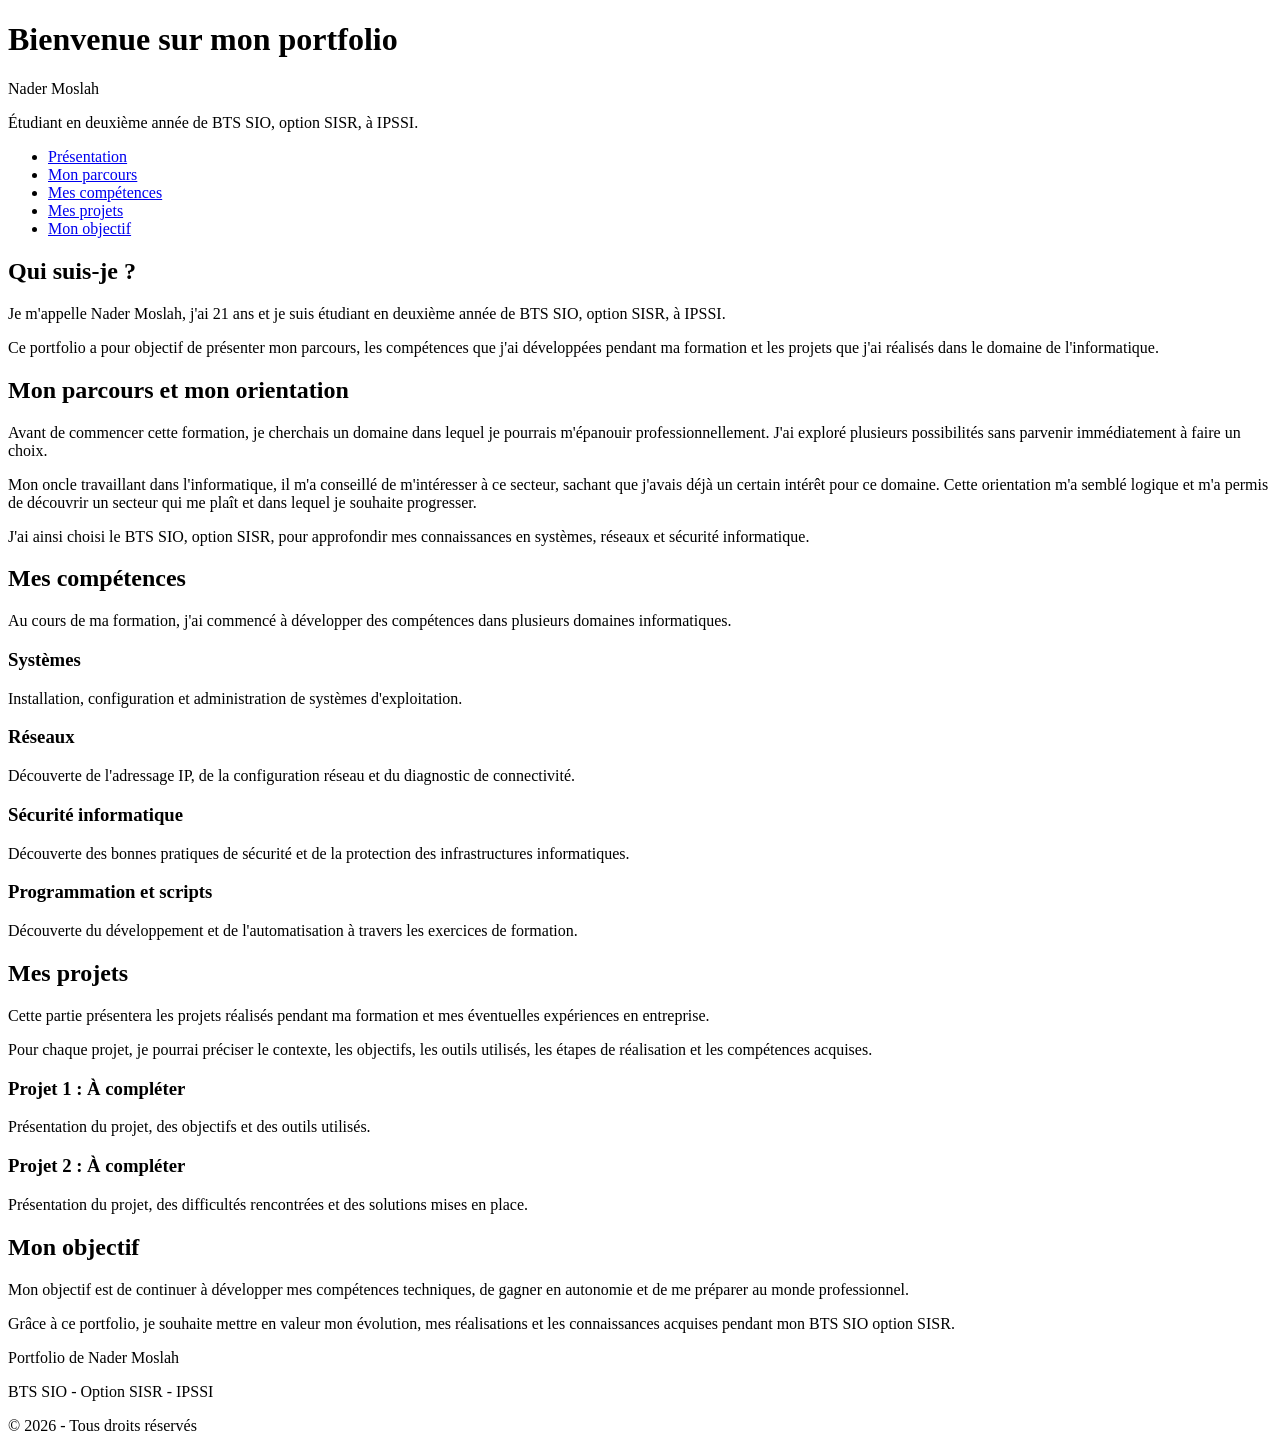
==== index.html @ b23d42f9 "Add files via upload" ====
<!DOCTYPE html>
<html lang="fr">
<head>
    <meta charset="UTF-8">
    <meta name="viewport" content="width=device-width, initial-scale=1.0">
    <meta name="description" content="Portfolio de Nader Moslah, étudiant en BTS SIO option SISR à IPSSI.">
    <title>Portfolio - Nader Moslah</title>
</head>

<body>

    <header>
        <h1>Bienvenue sur mon portfolio</h1>
        <p>Nader Moslah</p>
        <p>Étudiant en deuxième année de BTS SIO, option SISR, à IPSSI.</p>

        <nav aria-label="Navigation principale">
            <ul>
                <li><a href="#presentation">Présentation</a></li>
                <li><a href="#parcours">Mon parcours</a></li>
                <li><a href="#competences">Mes compétences</a></li>
                <li><a href="#projets">Mes projets</a></li>
                <li><a href="#objectif">Mon objectif</a></li>
            </ul>
        </nav>
    </header>

    <main>

        <section id="presentation">
            <h2>Qui suis-je ?</h2>

            <p>
                Je m'appelle Nader Moslah, j'ai 21 ans et je suis étudiant
                en deuxième année de BTS SIO, option SISR, à IPSSI.
            </p>

            <p>
                Ce portfolio a pour objectif de présenter mon parcours,
                les compétences que j'ai développées pendant ma formation
                et les projets que j'ai réalisés dans le domaine de l'informatique.
            </p>
        </section>

        <section id="parcours">
            <h2>Mon parcours et mon orientation</h2>

            <p>
                Avant de commencer cette formation, je cherchais un domaine
                dans lequel je pourrais m'épanouir professionnellement.
                J'ai exploré plusieurs possibilités sans parvenir immédiatement
                à faire un choix.
            </p>

            <p>
                Mon oncle travaillant dans l'informatique, il m'a conseillé
                de m'intéresser à ce secteur, sachant que j'avais déjà un
                certain intérêt pour ce domaine. Cette orientation m'a semblé
                logique et m'a permis de découvrir un secteur qui me plaît
                et dans lequel je souhaite progresser.
            </p>

            <p>
                J'ai ainsi choisi le BTS SIO, option SISR, pour approfondir
                mes connaissances en systèmes, réseaux et sécurité informatique.
            </p>
        </section>

        <section id="competences">
            <h2>Mes compétences</h2>

            <p>
                Au cours de ma formation, j'ai commencé à développer
                des compétences dans plusieurs domaines informatiques.
            </p>

            <h3>Systèmes</h3>
            <p>
                Installation, configuration et administration
                de systèmes d'exploitation.
            </p>

            <h3>Réseaux</h3>
            <p>
                Découverte de l'adressage IP, de la configuration réseau
                et du diagnostic de connectivité.
            </p>

            <h3>Sécurité informatique</h3>
            <p>
                Découverte des bonnes pratiques de sécurité et de la
                protection des infrastructures informatiques.
            </p>

            <h3>Programmation et scripts</h3>
            <p>
                Découverte du développement et de l'automatisation
                à travers les exercices de formation.
            </p>
        </section>

        <section id="projets">
            <h2>Mes projets</h2>

            <p>
                Cette partie présentera les projets réalisés pendant
                ma formation et mes éventuelles expériences en entreprise.
            </p>

            <p>
                Pour chaque projet, je pourrai préciser le contexte,
                les objectifs, les outils utilisés, les étapes de réalisation
                et les compétences acquises.
            </p>

            <h3>Projet 1 : À compléter</h3>
            <p>
                Présentation du projet, des objectifs et des outils utilisés.
            </p>

            <h3>Projet 2 : À compléter</h3>
            <p>
                Présentation du projet, des difficultés rencontrées
                et des solutions mises en place.
            </p>
        </section>

        <section id="objectif">
            <h2>Mon objectif</h2>

            <p>
                Mon objectif est de continuer à développer mes compétences
                techniques, de gagner en autonomie et de me préparer
                au monde professionnel.
            </p>

            <p>
                Grâce à ce portfolio, je souhaite mettre en valeur mon
                évolution, mes réalisations et les connaissances acquises
                pendant mon BTS SIO option SISR.
            </p>
        </section>

    </main>

    <footer>
        <p>Portfolio de Nader Moslah</p>
        <p>BTS SIO - Option SISR - IPSSI</p>
        <p>&copy; 2026 - Tous droits réservés</p>
    </footer>

</body>
</html>
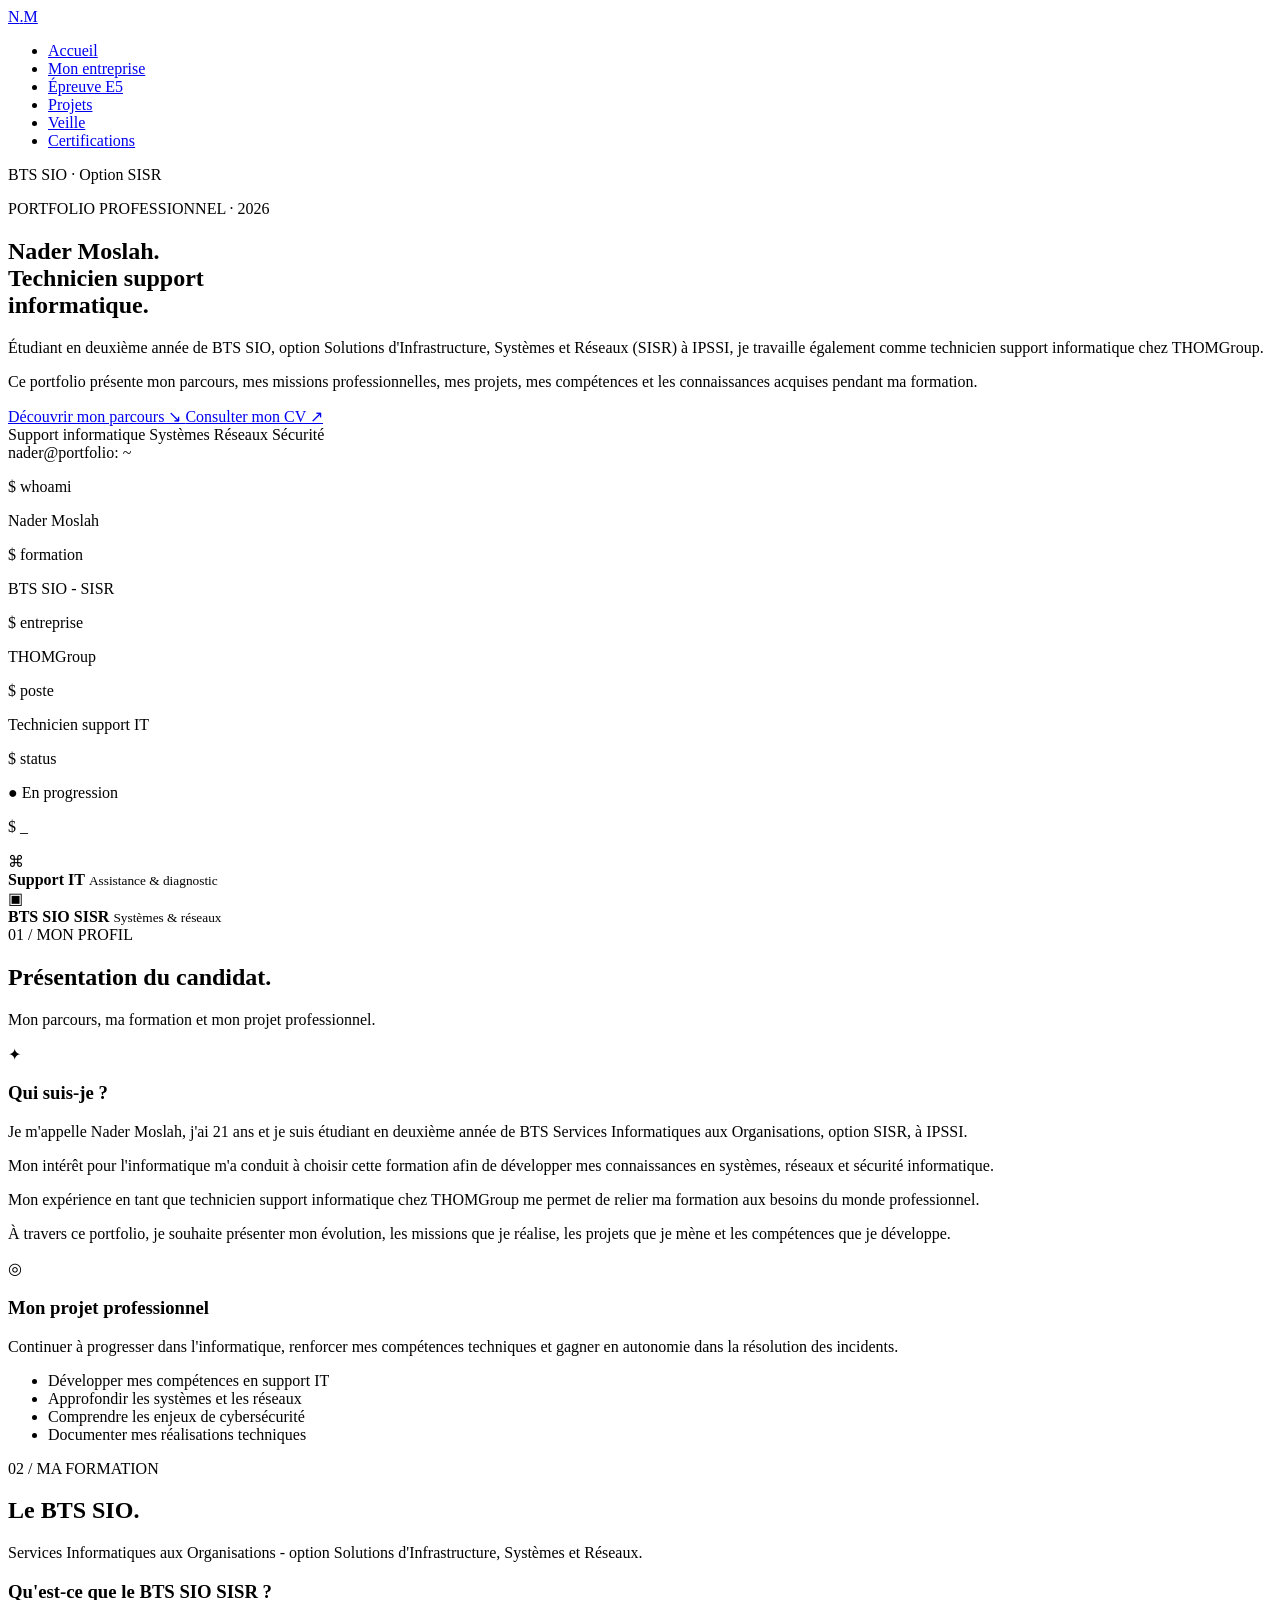
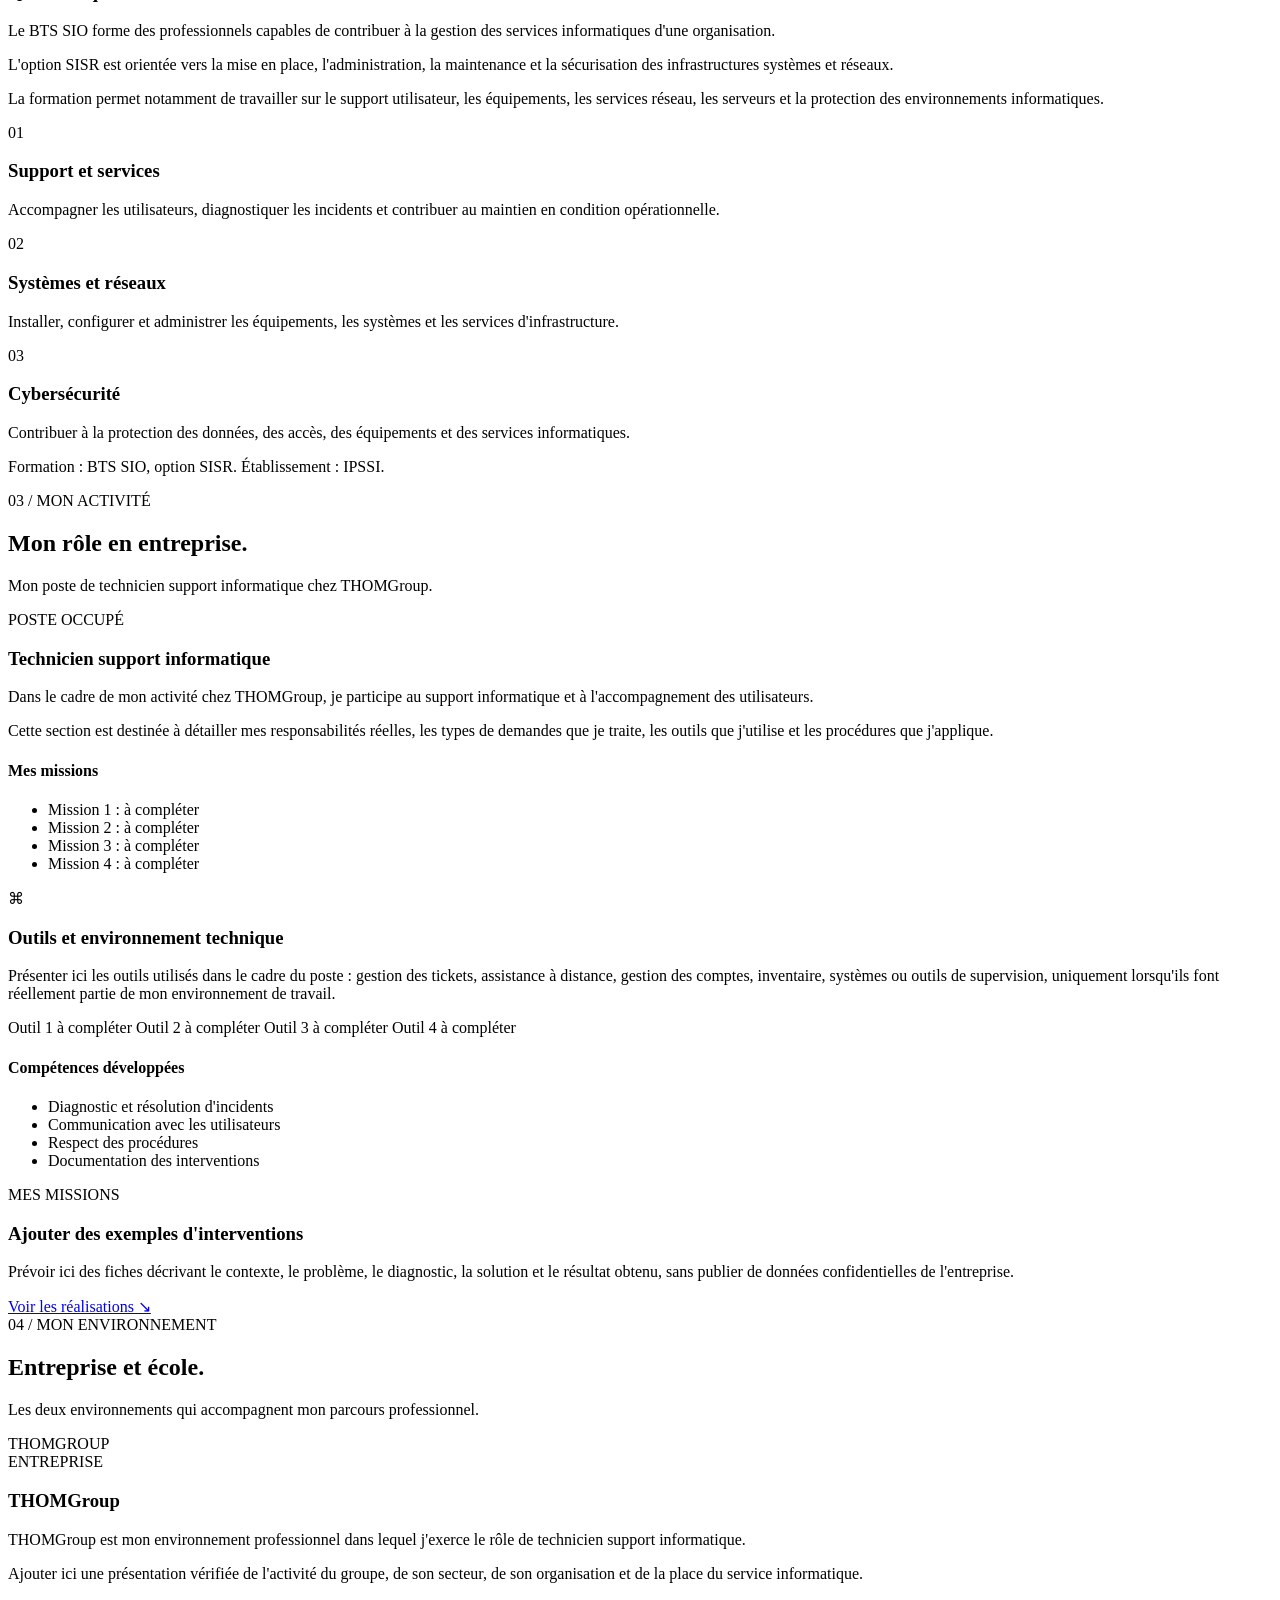
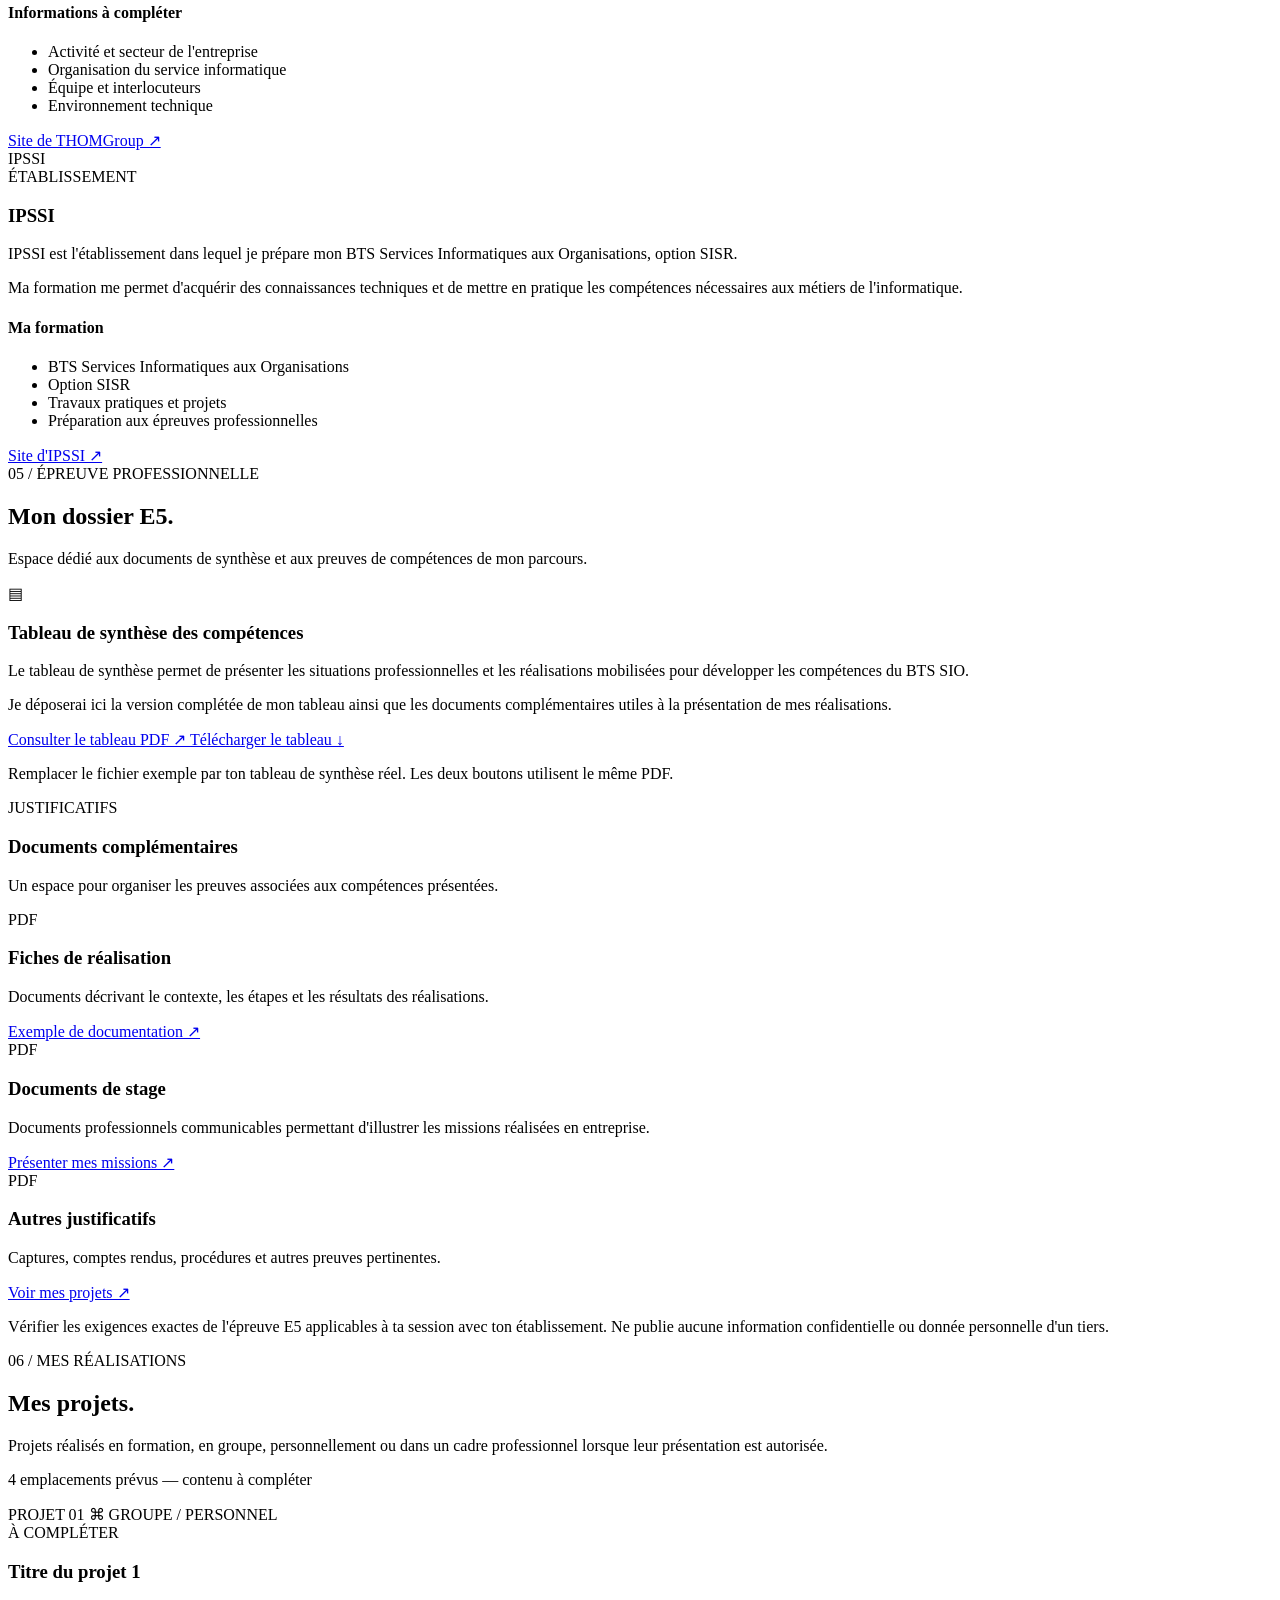
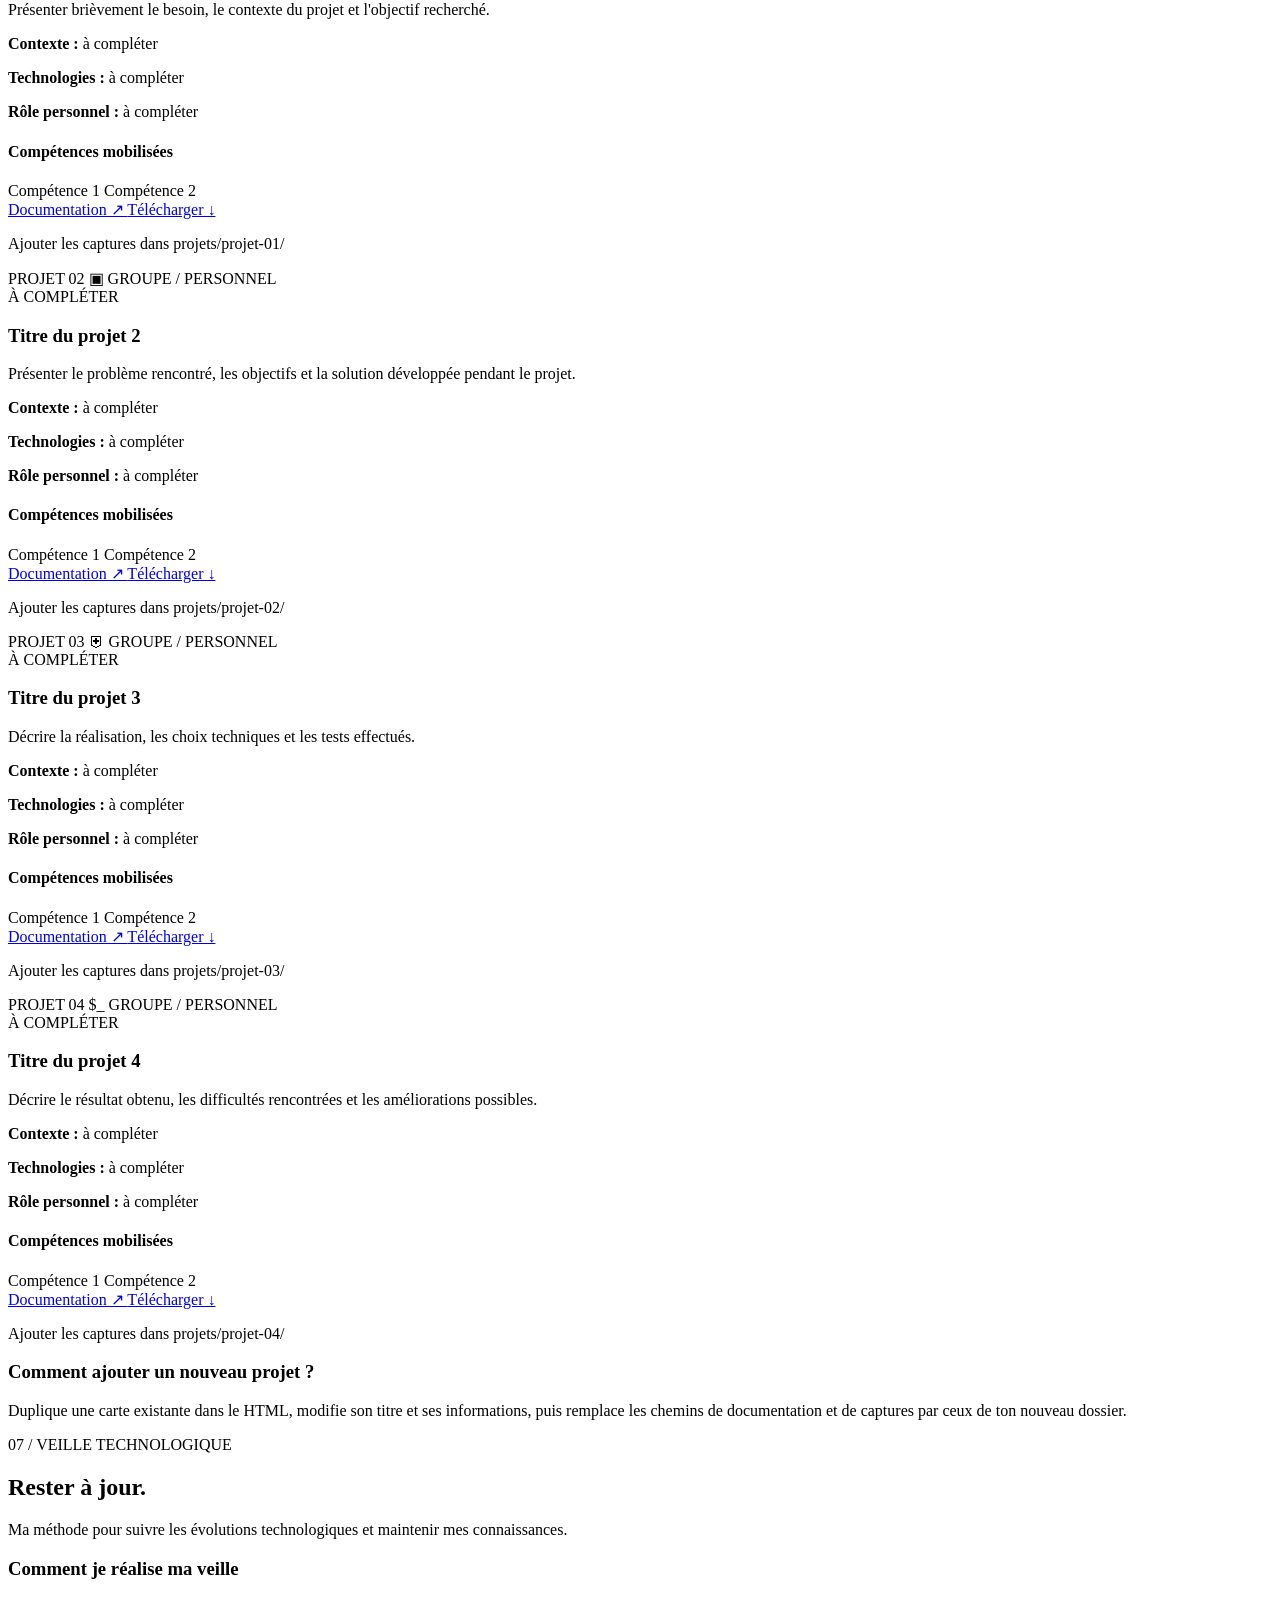
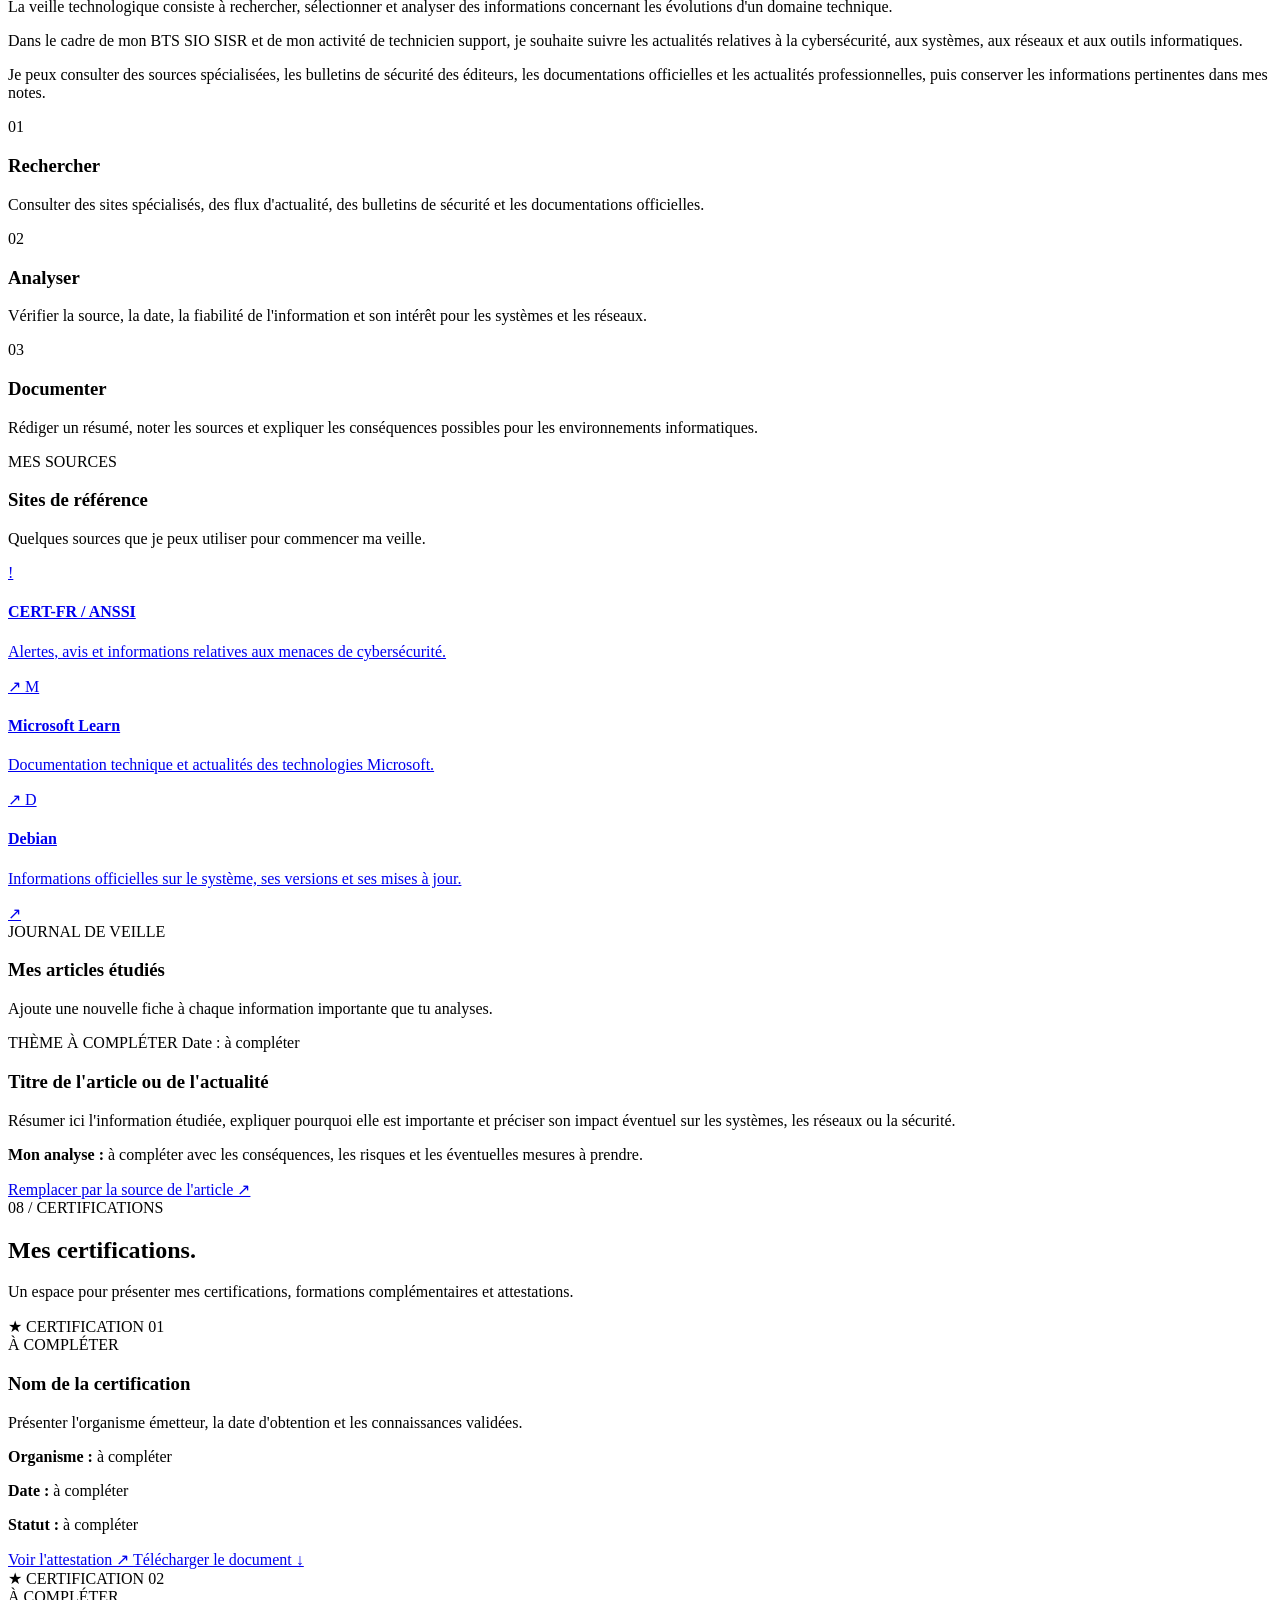
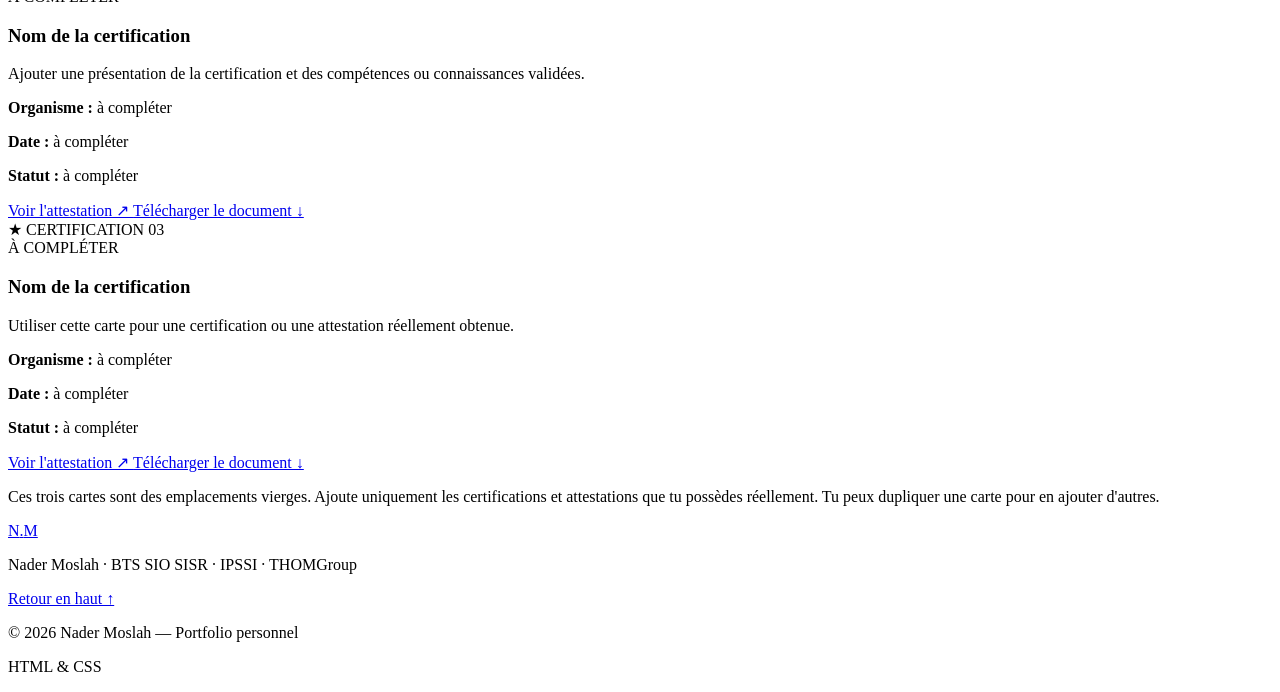
==== commit 7bcf95ee: "Update print statement from 'Hello' to 'Goodbye'" ====
--- a/index.html
+++ b/index.html
@@ -4,150 +4,1188 @@
 <head>
     <meta charset="UTF-8">
     <meta name="viewport" content="width=device-width, initial-scale=1.0">
-    <meta name="description" content="Portfolio de Nader Moslah, étudiant en BTS SIO option SISR à IPSSI.">
-    <title>Portfolio - Nader Moslah</title>
+    <meta name="theme-color" content="#10101c">
+    <meta name="description" content="Portfolio de Nader Moslah, étudiant en BTS SIO SISR, technicien support informatique chez THOMGroup.">
+    <title>Nader Moslah | Portfolio BTS SIO SISR</title>
+    <link rel="stylesheet" href="style.css">
 </head>
 
 <body>
 
-    <header>
-        <h1>Bienvenue sur mon portfolio</h1>
-        <p>Nader Moslah</p>
-        <p>Étudiant en deuxième année de BTS SIO, option SISR, à IPSSI.</p>
-
-        <nav aria-label="Navigation principale">
-            <ul>
-                <li><a href="#presentation">Présentation</a></li>
-                <li><a href="#parcours">Mon parcours</a></li>
-                <li><a href="#competences">Mes compétences</a></li>
-                <li><a href="#projets">Mes projets</a></li>
-                <li><a href="#objectif">Mon objectif</a></li>
+    <!-- =====================================
+         NAVIGATION
+    ====================================== -->
+    <header class="header">
+        <nav class="navbar container" aria-label="Navigation principale">
+
+            <a href="#accueil" class="logo">N<span>.</span>M</a>
+
+            <ul class="nav-links">
+                <li><a href="#accueil">Accueil</a></li>
+                <li><a href="#entreprise">Mon entreprise</a></li>
+                <li><a href="#e5">Épreuve E5</a></li>
+                <li><a href="#projets">Projets</a></li>
+                <li><a href="#veille">Veille</a></li>
+                <li><a href="#certifications">Certifications</a></li>
             </ul>
+
         </nav>
     </header>
 
     <main>
 
-        <section id="presentation">
-            <h2>Qui suis-je ?</h2>
+        <!-- =====================================
+             01 - ACCUEIL ET PRESENTATION
+        ====================================== -->
+        <section id="accueil" class="hero">
+            <div class="container hero-grid">
+
+                <div class="hero-content">
+
+                    <span class="status">
+                        <span class="status-dot"></span>
+                        BTS SIO · Option SISR
+                    </span>
+
+                    <p class="eyebrow">PORTFOLIO PROFESSIONNEL · 2026</p>
+
+                    <h1>
+                        Nader Moslah<span class="accent">.</span>
+                        <br>
+                        <span class="gradient-text">
+                            Technicien support
+                        </span>
+                        <br>
+                        informatique.
+                    </h1>
+
+                    <p class="hero-description">
+                        Étudiant en deuxième année de BTS SIO,
+                        option Solutions d'Infrastructure, Systèmes
+                        et Réseaux (SISR) à IPSSI, je travaille
+                        également comme technicien support
+                        informatique chez THOMGroup.
+                    </p>
+
+                    <p class="hero-description">
+                        Ce portfolio présente mon parcours,
+                        mes missions professionnelles, mes projets,
+                        mes compétences et les connaissances
+                        acquises pendant ma formation.
+                    </p>
+
+                    <div class="hero-buttons">
+                        <a href="#presentation" class="btn btn-primary">
+                            Découvrir mon parcours ↘
+                        </a>
+
+                        <a href="documents/cv-nader.pdf"
+                           class="btn btn-secondary"
+                           target="_blank"
+                           rel="noopener noreferrer">
+                            Consulter mon CV ↗
+                        </a>
+                    </div>
+
+                    <div class="hero-tags">
+                        <span>Support informatique</span>
+                        <span>Systèmes</span>
+                        <span>Réseaux</span>
+                        <span>Sécurité</span>
+                    </div>
+
+                </div>
+
+                <div class="hero-visual" aria-hidden="true">
+                    <div class="visual-glow"></div>
+
+                    <div class="terminal">
+                        <div class="terminal-header">
+                            <div class="terminal-dots">
+                                <span></span>
+                                <span></span>
+                                <span></span>
+                            </div>
+                            <span>nader@portfolio: ~</span>
+                        </div>
+
+                        <div class="terminal-body">
+                            <p><span class="purple-text">$</span> whoami</p>
+                            <p class="green-text">Nader Moslah</p>
+
+                            <p><span class="purple-text">$</span> formation</p>
+                            <p class="muted-text">BTS SIO - SISR</p>
+
+                            <p><span class="purple-text">$</span> entreprise</p>
+                            <p class="muted-text">THOMGroup</p>
+
+                            <p><span class="purple-text">$</span> poste</p>
+                            <p class="cyan-text">Technicien support IT</p>
+
+                            <p><span class="purple-text">$</span> status</p>
+                            <p class="green-text">● En progression</p>
+
+                            <p class="cyan-text">$ <span class="cursor">_</span></p>
+                        </div>
+                    </div>
+
+                    <div class="floating-card floating-top">
+                        <span class="floating-icon cyan-bg">⌘</span>
+                        <div>
+                            <strong>Support IT</strong>
+                            <small>Assistance & diagnostic</small>
+                        </div>
+                    </div>
+
+                    <div class="floating-card floating-bottom">
+                        <span class="floating-icon purple-bg">▣</span>
+                        <div>
+                            <strong>BTS SIO SISR</strong>
+                            <small>Systèmes & réseaux</small>
+                        </div>
+                    </div>
+                </div>
+
+            </div>
+        </section>
+
+        <!-- PRESENTATION DU CANDIDAT -->
+        <section id="presentation" class="section">
+            <div class="container">
+
+                <div class="section-heading">
+                    <span class="section-number">01 / MON PROFIL</span>
+                    <h2>Présentation du candidat<span class="accent">.</span></h2>
+                    <p>Mon parcours, ma formation et mon projet professionnel.</p>
+                </div>
+
+                <div class="two-columns">
+
+                    <article class="card content-card">
+                        <span class="card-icon purple-bg">✦</span>
+                        <h3>Qui suis-je ?</h3>
+
+                        <p>
+                            Je m'appelle Nader Moslah, j'ai 21 ans et
+                            je suis étudiant en deuxième année de BTS
+                            Services Informatiques aux Organisations,
+                            option SISR, à IPSSI.
+                        </p>
+
+                        <p>
+                            Mon intérêt pour l'informatique m'a conduit
+                            à choisir cette formation afin de développer
+                            mes connaissances en systèmes, réseaux et
+                            sécurité informatique.
+                        </p>
+
+                        <p>
+                            Mon expérience en tant que technicien
+                            support informatique chez THOMGroup me
+                            permet de relier ma formation aux besoins
+                            du monde professionnel.
+                        </p>
+
+                        <p>
+                            À travers ce portfolio, je souhaite
+                            présenter mon évolution, les missions
+                            que je réalise, les projets que je mène
+                            et les compétences que je développe.
+                        </p>
+                    </article>
+
+                    <article class="card content-card">
+                        <span class="card-icon cyan-bg">◎</span>
+                        <h3>Mon projet professionnel</h3>
+
+                        <p>
+                            Continuer à progresser dans l'informatique,
+                            renforcer mes compétences techniques et
+                            gagner en autonomie dans la résolution
+                            des incidents.
+                        </p>
+
+                        <ul class="check-list">
+                            <li>Développer mes compétences en support IT</li>
+                            <li>Approfondir les systèmes et les réseaux</li>
+                            <li>Comprendre les enjeux de cybersécurité</li>
+                            <li>Documenter mes réalisations techniques</li>
+                        </ul>
+                    </article>
+
+                </div>
+            </div>
+        </section>
+
+        <!-- PRESENTATION DU BTS -->
+        <section id="bts" class="section section-alt">
+            <div class="container">
+
+                <div class="section-heading">
+                    <span class="section-number">02 / MA FORMATION</span>
+                    <h2>Le BTS SIO<span class="accent">.</span></h2>
+                    <p>
+                        Services Informatiques aux Organisations -
+                        option Solutions d'Infrastructure, Systèmes et Réseaux.
+                    </p>
+                </div>
+
+                <article class="card content-card bts-intro">
+                    <h3>Qu'est-ce que le BTS SIO SISR ?</h3>
+
+                    <p>
+                        Le BTS SIO forme des professionnels capables
+                        de contribuer à la gestion des services
+                        informatiques d'une organisation.
+                    </p>
+
+                    <p>
+                        L'option SISR est orientée vers la mise en
+                        place, l'administration, la maintenance et
+                        la sécurisation des infrastructures systèmes
+                        et réseaux.
+                    </p>
+
+                    <p>
+                        La formation permet notamment de travailler
+                        sur le support utilisateur, les équipements,
+                        les services réseau, les serveurs et la
+                        protection des environnements informatiques.
+                    </p>
+                </article>
+
+                <div class="cards-grid three-columns">
+
+                    <article class="card feature-card">
+                        <span class="feature-icon purple-text">01</span>
+                        <h3>Support et services</h3>
+                        <p>
+                            Accompagner les utilisateurs, diagnostiquer
+                            les incidents et contribuer au maintien
+                            en condition opérationnelle.
+                        </p>
+                    </article>
+
+                    <article class="card feature-card">
+                        <span class="feature-icon cyan-text">02</span>
+                        <h3>Systèmes et réseaux</h3>
+                        <p>
+                            Installer, configurer et administrer
+                            les équipements, les systèmes et
+                            les services d'infrastructure.
+                        </p>
+                    </article>
+
+                    <article class="card feature-card">
+                        <span class="feature-icon orange-text">03</span>
+                        <h3>Cybersécurité</h3>
+                        <p>
+                            Contribuer à la protection des données,
+                            des accès, des équipements et des
+                            services informatiques.
+                        </p>
+                    </article>
+
+                </div>
+
+                <p class="notice">
+                    Formation : BTS SIO, option SISR.
+                    Établissement : IPSSI.
+                </p>
+
+            </div>
+        </section>
+
+        <!-- ROLE DANS L'ENTREPRISE -->
+        <section id="missions" class="section">
+            <div class="container">
+
+                <div class="section-heading">
+                    <span class="section-number">03 / MON ACTIVITÉ</span>
+                    <h2>Mon rôle en entreprise<span class="accent">.</span></h2>
+                    <p>
+                        Mon poste de technicien support informatique
+                        chez THOMGroup.
+                    </p>
+                </div>
+
+                <div class="two-columns">
+
+                    <article class="card content-card">
+                        <span class="pill pill-cyan">POSTE OCCUPÉ</span>
+                        <h3>Technicien support informatique</h3>
+
+                        <p>
+                            Dans le cadre de mon activité chez
+                            THOMGroup, je participe au support
+                            informatique et à l'accompagnement
+                            des utilisateurs.
+                        </p>
+
+                        <p>
+                            Cette section est destinée à détailler
+                            mes responsabilités réelles, les types
+                            de demandes que je traite, les outils
+                            que j'utilise et les procédures que
+                            j'applique.
+                        </p>
+
+                        <h4>Mes missions</h4>
+                        <ul class="check-list">
+                            <li>Mission 1 : à compléter</li>
+                            <li>Mission 2 : à compléter</li>
+                            <li>Mission 3 : à compléter</li>
+                            <li>Mission 4 : à compléter</li>
+                        </ul>
+                    </article>
+
+                    <article class="card content-card">
+                        <span class="card-icon orange-bg">⌘</span>
+                        <h3>Outils et environnement technique</h3>
+
+                        <p>
+                            Présenter ici les outils utilisés dans
+                            le cadre du poste : gestion des tickets,
+                            assistance à distance, gestion des comptes,
+                            inventaire, systèmes ou outils de supervision,
+                            uniquement lorsqu'ils font réellement partie
+                            de mon environnement de travail.
+                        </p>
+
+                        <div class="tag-list">
+                            <span>Outil 1 à compléter</span>
+                            <span>Outil 2 à compléter</span>
+                            <span>Outil 3 à compléter</span>
+                            <span>Outil 4 à compléter</span>
+                        </div>
+
+                        <h4>Compétences développées</h4>
+                        <ul class="check-list">
+                            <li>Diagnostic et résolution d'incidents</li>
+                            <li>Communication avec les utilisateurs</li>
+                            <li>Respect des procédures</li>
+                            <li>Documentation des interventions</li>
+                        </ul>
+                    </article>
+
+                </div>
+
+                <div class="card documentation-banner">
+                    <div>
+                        <span class="section-number">MES MISSIONS</span>
+                        <h3>Ajouter des exemples d'interventions</h3>
+                        <p>
+                            Prévoir ici des fiches décrivant le contexte,
+                            le problème, le diagnostic, la solution et
+                            le résultat obtenu, sans publier de données
+                            confidentielles de l'entreprise.
+                        </p>
+                    </div>
+                    <a href="#projets" class="btn btn-primary">
+                        Voir les réalisations ↘
+                    </a>
+                </div>
+
+            </div>
+        </section>
+
+        <!-- ENTREPRISE ET ECOLE -->
+        <section id="entreprise" class="section section-alt">
+            <div class="container">
+
+                <div class="section-heading">
+                    <span class="section-number">04 / MON ENVIRONNEMENT</span>
+                    <h2>Entreprise et école<span class="accent">.</span></h2>
+                    <p>
+                        Les deux environnements qui accompagnent
+                        mon parcours professionnel.
+                    </p>
+                </div>
+
+                <div class="two-columns">
+
+                    <article class="card organization-card">
+                        <div class="organization-banner company-banner">
+                            <span>THOMGROUP</span>
+                        </div>
+
+                        <div class="organization-content">
+                            <span class="pill pill-orange">ENTREPRISE</span>
+                            <h3>THOMGroup</h3>
+
+                            <p>
+                                THOMGroup est mon environnement
+                                professionnel dans lequel j'exerce
+                                le rôle de technicien support informatique.
+                            </p>
+
+                            <p>
+                                Ajouter ici une présentation vérifiée
+                                de l'activité du groupe, de son secteur,
+                                de son organisation et de la place
+                                du service informatique.
+                            </p>
+
+                            <h4>Informations à compléter</h4>
+                            <ul class="check-list">
+                                <li>Activité et secteur de l'entreprise</li>
+                                <li>Organisation du service informatique</li>
+                                <li>Équipe et interlocuteurs</li>
+                                <li>Environnement technique</li>
+                            </ul>
+
+                            <a href="https://www.thomgroup.com/"
+                               class="project-link"
+                               target="_blank"
+                               rel="noopener noreferrer">
+                                Site de THOMGroup ↗
+                            </a>
+                        </div>
+                    </article>
+
+                    <article class="card organization-card">
+                        <div class="organization-banner school-banner">
+                            <span>IPSSI</span>
+                        </div>
+
+                        <div class="organization-content">
+                            <span class="pill pill-cyan">ÉTABLISSEMENT</span>
+                            <h3>IPSSI</h3>
+
+                            <p>
+                                IPSSI est l'établissement dans lequel
+                                je prépare mon BTS Services Informatiques
+                                aux Organisations, option SISR.
+                            </p>
+
+                            <p>
+                                Ma formation me permet d'acquérir des
+                                connaissances techniques et de mettre
+                                en pratique les compétences nécessaires
+                                aux métiers de l'informatique.
+                            </p>
+
+                            <h4>Ma formation</h4>
+                            <ul class="check-list">
+                                <li>BTS Services Informatiques aux Organisations</li>
+                                <li>Option SISR</li>
+                                <li>Travaux pratiques et projets</li>
+                                <li>Préparation aux épreuves professionnelles</li>
+                            </ul>
+
+                            <a href="https://www.ipssi.com/"
+                               class="project-link"
+                               target="_blank"
+                               rel="noopener noreferrer">
+                                Site d'IPSSI ↗
+                            </a>
+                        </div>
+                    </article>
+
+                </div>
+            </div>
+        </section>
+
+        <!-- =====================================
+             02 - EPREUVE E5
+        ====================================== -->
+        <section id="e5" class="section">
+            <div class="container">
+
+                <div class="section-heading">
+                    <span class="section-number">05 / ÉPREUVE PROFESSIONNELLE</span>
+                    <h2>Mon dossier E5<span class="accent">.</span></h2>
+                    <p>
+                        Espace dédié aux documents de synthèse et
+                        aux preuves de compétences de mon parcours.
+                    </p>
+                </div>
+
+                <article class="card e5-intro">
+                    <span class="card-icon cyan-bg">▤</span>
+                    <h3>Tableau de synthèse des compétences</h3>
+
+                    <p>
+                        Le tableau de synthèse permet de présenter
+                        les situations professionnelles et les
+                        réalisations mobilisées pour développer
+                        les compétences du BTS SIO.
+                    </p>
+
+                    <p>
+                        Je déposerai ici la version complétée de mon
+                        tableau ainsi que les documents complémentaires
+                        utiles à la présentation de mes réalisations.
+                    </p>
+
+                    <div class="document-actions">
+                        <a href="documents/tableau-synthese-e5.pdf"
+                           class="btn btn-primary"
+                           target="_blank"
+                           rel="noopener noreferrer">
+                            Consulter le tableau PDF ↗
+                        </a>
+
+                        <a href="documents/tableau-synthese-e5.pdf"
+                           class="btn btn-secondary"
+                           download>
+                            Télécharger le tableau ↓
+                        </a>
+                    </div>
+
+                    <p class="small-note">
+                        Remplacer le fichier exemple par ton tableau
+                        de synthèse réel. Les deux boutons utilisent
+                        le même PDF.
+                    </p>
+                </article>
+
+                <div class="section-heading subsection-heading">
+                    <span class="section-number">JUSTIFICATIFS</span>
+                    <h3>Documents complémentaires</h3>
+                    <p>
+                        Un espace pour organiser les preuves associées
+                        aux compétences présentées.
+                    </p>
+                </div>
+
+                <div class="cards-grid three-columns">
+
+                    <article class="card document-card">
+                        <span class="document-icon purple-bg">PDF</span>
+                        <h3>Fiches de réalisation</h3>
+                        <p>
+                            Documents décrivant le contexte,
+                            les étapes et les résultats des réalisations.
+                        </p>
+                        <a href="projets/projet-01/documentation.pdf"
+                           class="project-link"
+                           target="_blank"
+                           rel="noopener noreferrer">
+                            Exemple de documentation ↗
+                        </a>
+                    </article>
+
+                    <article class="card document-card">
+                        <span class="document-icon cyan-bg">PDF</span>
+                        <h3>Documents de stage</h3>
+                        <p>
+                            Documents professionnels communicables
+                            permettant d'illustrer les missions
+                            réalisées en entreprise.
+                        </p>
+                        <a href="#missions" class="project-link">
+                            Présenter mes missions ↗
+                        </a>
+                    </article>
+
+                    <article class="card document-card">
+                        <span class="document-icon orange-bg">PDF</span>
+                        <h3>Autres justificatifs</h3>
+                        <p>
+                            Captures, comptes rendus, procédures
+                            et autres preuves pertinentes.
+                        </p>
+                        <a href="#projets" class="project-link">
+                            Voir mes projets ↗
+                        </a>
+                    </article>
+
+                </div>
+
+                <p class="notice">
+                    Vérifier les exigences exactes de l'épreuve E5
+                    applicables à ta session avec ton établissement.
+                    Ne publie aucune information confidentielle
+                    ou donnée personnelle d'un tiers.
+                </p>
+
+            </div>
+        </section>
+
+        <!-- =====================================
+             03 - QUATRE PROJETS
+        ====================================== -->
+        <section id="projets" class="section section-alt">
+            <div class="container">
+
+                <div class="section-heading">
+                    <span class="section-number">06 / MES RÉALISATIONS</span>
+                    <h2>Mes projets<span class="accent">.</span></h2>
+                    <p>
+                        Projets réalisés en formation, en groupe,
+                        personnellement ou dans un cadre professionnel
+                        lorsque leur présentation est autorisée.
+                    </p>
+                </div>
+
+                <div class="project-filter-info">
+                    <span class="status-dot"></span>
+                    <p>
+                        4 emplacements prévus — contenu à compléter
+                    </p>
+                </div>
+
+                <div class="projects-grid">
+
+                    <!-- PROJET 1 : DUPLIQUER CETTE CARTE POUR AJOUTER UN PROJET -->
+                    <article class="card project-card">
+                        <div class="project-visual project-purple">
+                            <span class="project-number">PROJET 01</span>
+                            <span class="project-symbol">⌘</span>
+                            <span class="project-type">GROUPE / PERSONNEL</span>
+                        </div>
+
+                        <div class="project-content">
+                            <span class="pill pill-purple">À COMPLÉTER</span>
+                            <h3>Titre du projet 1</h3>
+
+                            <p>
+                                Présenter brièvement le besoin,
+                                le contexte du projet et l'objectif
+                                recherché.
+                            </p>
+
+                            <div class="project-details">
+                                <p><strong>Contexte :</strong> à compléter</p>
+                                <p><strong>Technologies :</strong> à compléter</p>
+                                <p><strong>Rôle personnel :</strong> à compléter</p>
+                            </div>
+
+                            <h4>Compétences mobilisées</h4>
+                            <div class="tag-list">
+                                <span>Compétence 1</span>
+                                <span>Compétence 2</span>
+                            </div>
+
+                            <div class="project-actions">
+                                <a href="projets/projet-01/documentation.pdf"
+                                   class="btn btn-primary btn-small"
+                                   target="_blank"
+                                   rel="noopener noreferrer">
+                                    Documentation ↗
+                                </a>
+
+                                <a href="projets/projet-01/documentation.pdf"
+                                   class="download-link"
+                                   download>
+                                    Télécharger ↓
+                                </a>
+                            </div>
+
+                            <p class="small-note">
+                                Ajouter les captures dans
+                                projets/projet-01/
+                            </p>
+                        </div>
+                    </article>
+
+                    <!-- PROJET 2 -->
+                    <article class="card project-card">
+                        <div class="project-visual project-cyan">
+                            <span class="project-number">PROJET 02</span>
+                            <span class="project-symbol">▣</span>
+                            <span class="project-type">GROUPE / PERSONNEL</span>
+                        </div>
+
+                        <div class="project-content">
+                            <span class="pill pill-cyan">À COMPLÉTER</span>
+                            <h3>Titre du projet 2</h3>
+
+                            <p>
+                                Présenter le problème rencontré,
+                                les objectifs et la solution
+                                développée pendant le projet.
+                            </p>
+
+                            <div class="project-details">
+                                <p><strong>Contexte :</strong> à compléter</p>
+                                <p><strong>Technologies :</strong> à compléter</p>
+                                <p><strong>Rôle personnel :</strong> à compléter</p>
+                            </div>
+
+                            <h4>Compétences mobilisées</h4>
+                            <div class="tag-list">
+                                <span>Compétence 1</span>
+                                <span>Compétence 2</span>
+                            </div>
+
+                            <div class="project-actions">
+                                <a href="projets/projet-02/documentation.pdf"
+                                   class="btn btn-primary btn-small"
+                                   target="_blank"
+                                   rel="noopener noreferrer">
+                                    Documentation ↗
+                                </a>
+
+                                <a href="projets/projet-02/documentation.pdf"
+                                   class="download-link"
+                                   download>
+                                    Télécharger ↓
+                                </a>
+                            </div>
+
+                            <p class="small-note">
+                                Ajouter les captures dans
+                                projets/projet-02/
+                            </p>
+                        </div>
+                    </article>
+
+                    <!-- PROJET 3 -->
+                    <article class="card project-card">
+                        <div class="project-visual project-orange">
+                            <span class="project-number">PROJET 03</span>
+                            <span class="project-symbol">⛨</span>
+                            <span class="project-type">GROUPE / PERSONNEL</span>
+                        </div>
+
+                        <div class="project-content">
+                            <span class="pill pill-orange">À COMPLÉTER</span>
+                            <h3>Titre du projet 3</h3>
+
+                            <p>
+                                Décrire la réalisation, les choix
+                                techniques et les tests effectués.
+                            </p>
+
+                            <div class="project-details">
+                                <p><strong>Contexte :</strong> à compléter</p>
+                                <p><strong>Technologies :</strong> à compléter</p>
+                                <p><strong>Rôle personnel :</strong> à compléter</p>
+                            </div>
+
+                            <h4>Compétences mobilisées</h4>
+                            <div class="tag-list">
+                                <span>Compétence 1</span>
+                                <span>Compétence 2</span>
+                            </div>
+
+                            <div class="project-actions">
+                                <a href="projets/projet-03/documentation.pdf"
+                                   class="btn btn-primary btn-small"
+                                   target="_blank"
+                                   rel="noopener noreferrer">
+                                    Documentation ↗
+                                </a>
+
+                                <a href="projets/projet-03/documentation.pdf"
+                                   class="download-link"
+                                   download>
+                                    Télécharger ↓
+                                </a>
+                            </div>
+
+                            <p class="small-note">
+                                Ajouter les captures dans
+                                projets/projet-03/
+                            </p>
+                        </div>
+                    </article>
+
+                    <!-- PROJET 4 -->
+                    <article class="card project-card">
+                        <div class="project-visual project-green">
+                            <span class="project-number">PROJET 04</span>
+                            <span class="project-symbol">$_</span>
+                            <span class="project-type">GROUPE / PERSONNEL</span>
+                        </div>
+
+                        <div class="project-content">
+                            <span class="pill pill-green">À COMPLÉTER</span>
+                            <h3>Titre du projet 4</h3>
+
+                            <p>
+                                Décrire le résultat obtenu,
+                                les difficultés rencontrées et
+                                les améliorations possibles.
+                            </p>
+
+                            <div class="project-details">
+                                <p><strong>Contexte :</strong> à compléter</p>
+                                <p><strong>Technologies :</strong> à compléter</p>
+                                <p><strong>Rôle personnel :</strong> à compléter</p>
+                            </div>
+
+                            <h4>Compétences mobilisées</h4>
+                            <div class="tag-list">
+                                <span>Compétence 1</span>
+                                <span>Compétence 2</span>
+                            </div>
+
+                            <div class="project-actions">
+                                <a href="projets/projet-04/documentation.pdf"
+                                   class="btn btn-primary btn-small"
+                                   target="_blank"
+                                   rel="noopener noreferrer">
+                                    Documentation ↗
+                                </a>
+
+                                <a href="projets/projet-04/documentation.pdf"
+                                   class="download-link"
+                                   download>
+                                    Télécharger ↓
+                                </a>
+                            </div>
+
+                            <p class="small-note">
+                                Ajouter les captures dans
+                                projets/projet-04/
+                            </p>
+                        </div>
+                    </article>
+
+                </div>
+
+                <div class="card project-template-info">
+                    <h3>Comment ajouter un nouveau projet ?</h3>
+                    <p>
+                        Duplique une carte existante dans le HTML,
+                        modifie son titre et ses informations, puis
+                        remplace les chemins de documentation et de
+                        captures par ceux de ton nouveau dossier.
+                    </p>
+                </div>
+
+            </div>
+        </section>
+
+        <!-- =====================================
+             04 - VEILLE TECHNOLOGIQUE
+        ====================================== -->
+        <section id="veille" class="section">
+            <div class="container">
+
+                <div class="section-heading">
+                    <span class="section-number">07 / VEILLE TECHNOLOGIQUE</span>
+                    <h2>Rester à jour<span class="accent">.</span></h2>
+                    <p>
+                        Ma méthode pour suivre les évolutions
+                        technologiques et maintenir mes connaissances.
+                    </p>
+                </div>
+
+                <article class="card content-card veille-intro">
+                    <h3>Comment je réalise ma veille</h3>
+
+                    <p>
+                        La veille technologique consiste à rechercher,
+                        sélectionner et analyser des informations
+                        concernant les évolutions d'un domaine technique.
+                    </p>
+
+                    <p>
+                        Dans le cadre de mon BTS SIO SISR et de mon
+                        activité de technicien support, je souhaite
+                        suivre les actualités relatives à la cybersécurité,
+                        aux systèmes, aux réseaux et aux outils informatiques.
+                    </p>
+
+                    <p>
+                        Je peux consulter des sources spécialisées,
+                        les bulletins de sécurité des éditeurs, les
+                        documentations officielles et les actualités
+                        professionnelles, puis conserver les informations
+                        pertinentes dans mes notes.
+                    </p>
+                </article>
+
+                <div class="cards-grid three-columns">
+
+                    <article class="card veille-card">
+                        <span class="card-icon purple-bg">01</span>
+                        <h3>Rechercher</h3>
+                        <p>
+                            Consulter des sites spécialisés,
+                            des flux d'actualité, des bulletins
+                            de sécurité et les documentations officielles.
+                        </p>
+                    </article>
+
+                    <article class="card veille-card">
+                        <span class="card-icon cyan-bg">02</span>
+                        <h3>Analyser</h3>
+                        <p>
+                            Vérifier la source, la date, la fiabilité
+                            de l'information et son intérêt pour
+                            les systèmes et les réseaux.
+                        </p>
+                    </article>
+
+                    <article class="card veille-card">
+                        <span class="card-icon green-bg">03</span>
+                        <h3>Documenter</h3>
+                        <p>
+                            Rédiger un résumé, noter les sources
+                            et expliquer les conséquences possibles
+                            pour les environnements informatiques.
+                        </p>
+                    </article>
+
+                </div>
+
+                <div class="section-heading subsection-heading">
+                    <span class="section-number">MES SOURCES</span>
+                    <h3>Sites de référence</h3>
+                    <p>
+                        Quelques sources que je peux utiliser pour
+                        commencer ma veille.
+                    </p>
+                </div>
+
+                <div class="source-list">
+
+                    <a class="card source-card"
+                       href="https://www.cert.ssi.gouv.fr/"
+                       target="_blank" rel="noopener noreferrer">
+                        <span class="source-icon purple-bg">!</span>
+                        <div>
+                            <h4>CERT-FR / ANSSI</h4>
+                            <p>
+                                Alertes, avis et informations
+                                relatives aux menaces de cybersécurité.
+                            </p>
+                        </div>
+                        <span class="source-arrow">↗</span>
+                    </a>
+
+                    <a class="card source-card"
+                       href="https://learn.microsoft.com/"
+                       target="_blank" rel="noopener noreferrer">
+                        <span class="source-icon cyan-bg">M</span>
+                        <div>
+                            <h4>Microsoft Learn</h4>
+                            <p>
+                                Documentation technique et actualités
+                                des technologies Microsoft.
+                            </p>
+                        </div>
+                        <span class="source-arrow">↗</span>
+                    </a>
+
+                    <a class="card source-card"
+                       href="https://www.debian.org/"
+                       target="_blank" rel="noopener noreferrer">
+                        <span class="source-icon orange-bg">D</span>
+                        <div>
+                            <h4>Debian</h4>
+                            <p>
+                                Informations officielles sur le système,
+                                ses versions et ses mises à jour.
+                            </p>
+                        </div>
+                        <span class="source-arrow">↗</span>
+                    </a>
+
+                </div>
+
+                <div class="section-heading subsection-heading">
+                    <span class="section-number">JOURNAL DE VEILLE</span>
+                    <h3>Mes articles étudiés</h3>
+                    <p>
+                        Ajoute une nouvelle fiche à chaque information
+                        importante que tu analyses.
+                    </p>
+                </div>
+
+                <!-- DUPLIQUER CETTE CARTE POUR AJOUTER UN ARTICLE -->
+                <article class="card article-card">
+                    <div class="article-meta">
+                        <span class="pill pill-purple">THÈME À COMPLÉTER</span>
+                        <span class="muted-text">Date : à compléter</span>
+                    </div>
+
+                    <h3>Titre de l'article ou de l'actualité</h3>
+
+                    <p>
+                        Résumer ici l'information étudiée,
+                        expliquer pourquoi elle est importante
+                        et préciser son impact éventuel sur
+                        les systèmes, les réseaux ou la sécurité.
+                    </p>
+
+                    <p>
+                        <strong>Mon analyse :</strong>
+                        à compléter avec les conséquences,
+                        les risques et les éventuelles mesures
+                        à prendre.
+                    </p>
+
+                    <a href="#veille"
+                       class="project-link">
+                        Remplacer par la source de l'article ↗
+                    </a>
+                </article>
+
+            </div>
+        </section>
+
+        <!-- =====================================
+             05 - CERTIFICATIONS
+        ====================================== -->
+        <section id="certifications" class="section section-alt">
+            <div class="container">
+
+                <div class="section-heading">
+                    <span class="section-number">08 / CERTIFICATIONS</span>
+                    <h2>Mes certifications<span class="accent">.</span></h2>
+                    <p>
+                        Un espace pour présenter mes certifications,
+                        formations complémentaires et attestations.
+                    </p>
+                </div>
+
+                <div class="projects-grid">
+
+                    <!-- CERTIFICATION 1 : DUPLIQUER POUR EN AJOUTER -->
+                    <article class="card certification-card">
+                        <div class="certification-visual purple-bg">
+                            <span class="certification-medal">★</span>
+                            <span>CERTIFICATION 01</span>
+                        </div>
+
+                        <div class="certification-content">
+                            <span class="pill pill-purple">À COMPLÉTER</span>
+                            <h3>Nom de la certification</h3>
+
+                            <p>
+                                Présenter l'organisme émetteur,
+                                la date d'obtention et les
+                                connaissances validées.
+                            </p>
+
+                            <div class="project-details">
+                                <p><strong>Organisme :</strong> à compléter</p>
+                                <p><strong>Date :</strong> à compléter</p>
+                                <p><strong>Statut :</strong> à compléter</p>
+                            </div>
+
+                            <a href="certifications/certification-01.pdf"
+                               class="btn btn-primary btn-small"
+                               target="_blank"
+                               rel="noopener noreferrer">
+                                Voir l'attestation ↗
+                            </a>
+
+                            <a href="certifications/certification-01.pdf"
+                               class="download-link"
+                               download>
+                                Télécharger le document ↓
+                            </a>
+                        </div>
+                    </article>
+
+                    <!-- CERTIFICATION 2 -->
+                    <article class="card certification-card">
+                        <div class="certification-visual cyan-bg">
+                            <span class="certification-medal">★</span>
+                            <span>CERTIFICATION 02</span>
+                        </div>
+
+                        <div class="certification-content">
+                            <span class="pill pill-cyan">À COMPLÉTER</span>
+                            <h3>Nom de la certification</h3>
+
+                            <p>
+                                Ajouter une présentation de la
+                                certification et des compétences
+                                ou connaissances validées.
+                            </p>
+
+                            <div class="project-details">
+                                <p><strong>Organisme :</strong> à compléter</p>
+                                <p><strong>Date :</strong> à compléter</p>
+                                <p><strong>Statut :</strong> à compléter</p>
+                            </div>
+
+                            <a href="certifications/certification-02.pdf"
+                               class="btn btn-primary btn-small"
+                               target="_blank"
+                               rel="noopener noreferrer">
+                                Voir l'attestation ↗
+                            </a>
+
+                            <a href="certifications/certification-02.pdf"
+                               class="download-link"
+                               download>
+                                Télécharger le document ↓
+                            </a>
+                        </div>
+                    </article>
+
+                    <!-- CERTIFICATION 3 -->
+                    <article class="card certification-card">
+                        <div class="certification-visual orange-bg">
+                            <span class="certification-medal">★</span>
+                            <span>CERTIFICATION 03</span>
+                        </div>
+
+                        <div class="certification-content">
+                            <span class="pill pill-orange">À COMPLÉTER</span>
+                            <h3>Nom de la certification</h3>
+
+                            <p>
+                                Utiliser cette carte pour une
+                                certification ou une attestation
+                                réellement obtenue.
+                            </p>
+
+                            <div class="project-details">
+                                <p><strong>Organisme :</strong> à compléter</p>
+                                <p><strong>Date :</strong> à compléter</p>
+                                <p><strong>Statut :</strong> à compléter</p>
+                            </div>
+
+                            <a href="certifications/certification-03.pdf"
+                               class="btn btn-primary btn-small"
+                               target="_blank"
+                               rel="noopener noreferrer">
+                                Voir l'attestation ↗
+                            </a>
+
+                            <a href="certifications/certification-03.pdf"
+                               class="download-link"
+                               download>
+                                Télécharger le document ↓
+                            </a>
+                        </div>
+                    </article>
+
+                </div>
+
+                <p class="notice">
+                    Ces trois cartes sont des emplacements vierges.
+                    Ajoute uniquement les certifications et attestations
+                    que tu possèdes réellement. Tu peux dupliquer une
+                    carte pour en ajouter d'autres.
+                </p>
+
+            </div>
+        </section>
+
+    </main>
+
+    <!-- =====================================
+         PIED DE PAGE
+    ====================================== -->
+    <footer class="footer">
+        <div class="container footer-content">
+
+            <a href="#accueil" class="logo">N<span>.</span>M</a>
 
             <p>
-                Je m'appelle Nader Moslah, j'ai 21 ans et je suis étudiant
-                en deuxième année de BTS SIO, option SISR, à IPSSI.
+                Nader Moslah · BTS SIO SISR · IPSSI · THOMGroup
             </p>
 
-            <p>
-                Ce portfolio a pour objectif de présenter mon parcours,
-                les compétences que j'ai développées pendant ma formation
-                et les projets que j'ai réalisés dans le domaine de l'informatique.
-            </p>
-        </section>
-
-        <section id="parcours">
-            <h2>Mon parcours et mon orientation</h2>
-
-            <p>
-                Avant de commencer cette formation, je cherchais un domaine
-                dans lequel je pourrais m'épanouir professionnellement.
-                J'ai exploré plusieurs possibilités sans parvenir immédiatement
-                à faire un choix.
-            </p>
-
-            <p>
-                Mon oncle travaillant dans l'informatique, il m'a conseillé
-                de m'intéresser à ce secteur, sachant que j'avais déjà un
-                certain intérêt pour ce domaine. Cette orientation m'a semblé
-                logique et m'a permis de découvrir un secteur qui me plaît
-                et dans lequel je souhaite progresser.
-            </p>
-
-            <p>
-                J'ai ainsi choisi le BTS SIO, option SISR, pour approfondir
-                mes connaissances en systèmes, réseaux et sécurité informatique.
-            </p>
-        </section>
-
-        <section id="competences">
-            <h2>Mes compétences</h2>
-
-            <p>
-                Au cours de ma formation, j'ai commencé à développer
-                des compétences dans plusieurs domaines informatiques.
-            </p>
-
-            <h3>Systèmes</h3>
-            <p>
-                Installation, configuration et administration
-                de systèmes d'exploitation.
-            </p>
-
-            <h3>Réseaux</h3>
-            <p>
-                Découverte de l'adressage IP, de la configuration réseau
-                et du diagnostic de connectivité.
-            </p>
-
-            <h3>Sécurité informatique</h3>
-            <p>
-                Découverte des bonnes pratiques de sécurité et de la
-                protection des infrastructures informatiques.
-            </p>
-
-            <h3>Programmation et scripts</h3>
-            <p>
-                Découverte du développement et de l'automatisation
-                à travers les exercices de formation.
-            </p>
-        </section>
-
-        <section id="projets">
-            <h2>Mes projets</h2>
-
-            <p>
-                Cette partie présentera les projets réalisés pendant
-                ma formation et mes éventuelles expériences en entreprise.
-            </p>
-
-            <p>
-                Pour chaque projet, je pourrai préciser le contexte,
-                les objectifs, les outils utilisés, les étapes de réalisation
-                et les compétences acquises.
-            </p>
-
-            <h3>Projet 1 : À compléter</h3>
-            <p>
-                Présentation du projet, des objectifs et des outils utilisés.
-            </p>
-
-            <h3>Projet 2 : À compléter</h3>
-            <p>
-                Présentation du projet, des difficultés rencontrées
-                et des solutions mises en place.
-            </p>
-        </section>
-
-        <section id="objectif">
-            <h2>Mon objectif</h2>
-
-            <p>
-                Mon objectif est de continuer à développer mes compétences
-                techniques, de gagner en autonomie et de me préparer
-                au monde professionnel.
-            </p>
-
-            <p>
-                Grâce à ce portfolio, je souhaite mettre en valeur mon
-                évolution, mes réalisations et les connaissances acquises
-                pendant mon BTS SIO option SISR.
-            </p>
-        </section>
-
-    </main>
-
-    <footer>
-        <p>Portfolio de Nader Moslah</p>
-        <p>BTS SIO - Option SISR - IPSSI</p>
-        <p>&copy; 2026 - Tous droits réservés</p>
+            <a href="#accueil" class="back-top">
+                Retour en haut ↑
+            </a>
+        </div>
+
+        <div class="container footer-bottom">
+            <p>© 2026 Nader Moslah — Portfolio personnel</p>
+            <p>HTML & CSS</p>
+        </div>
     </footer>
 
 </body>
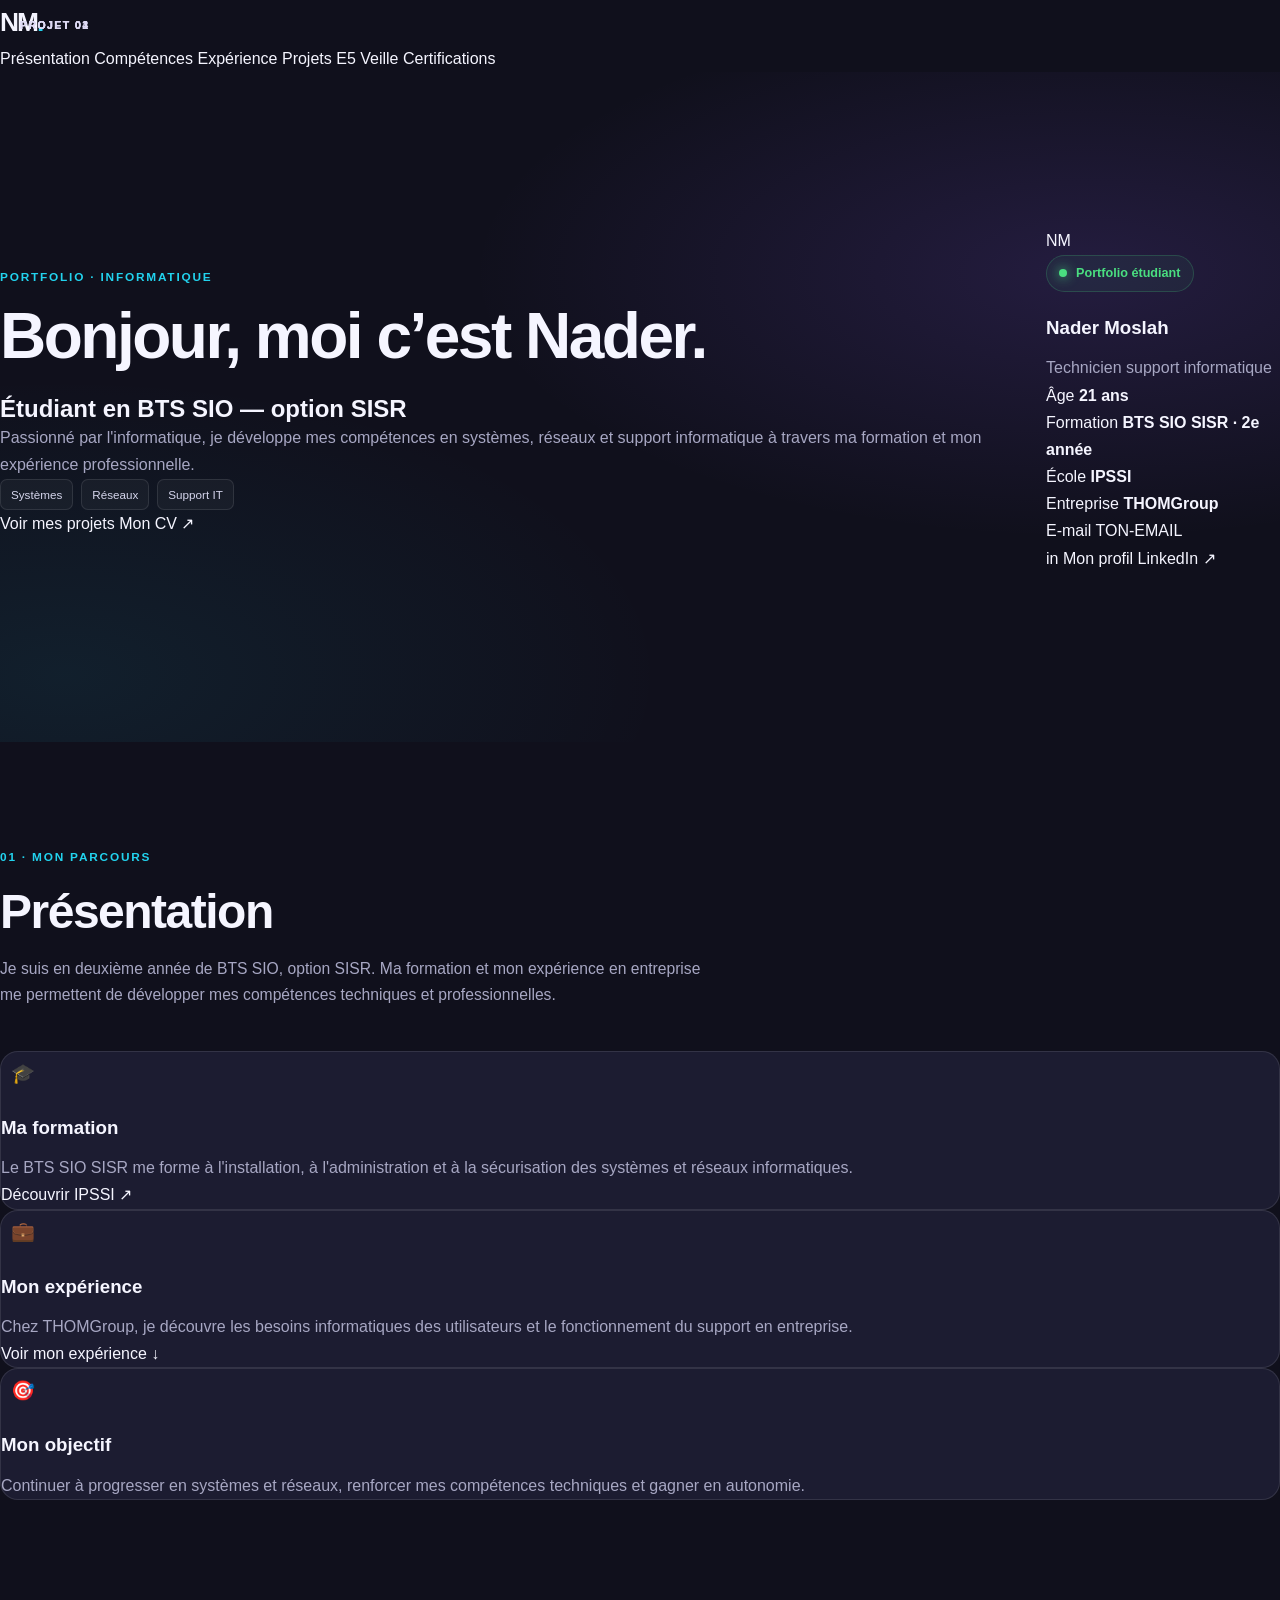
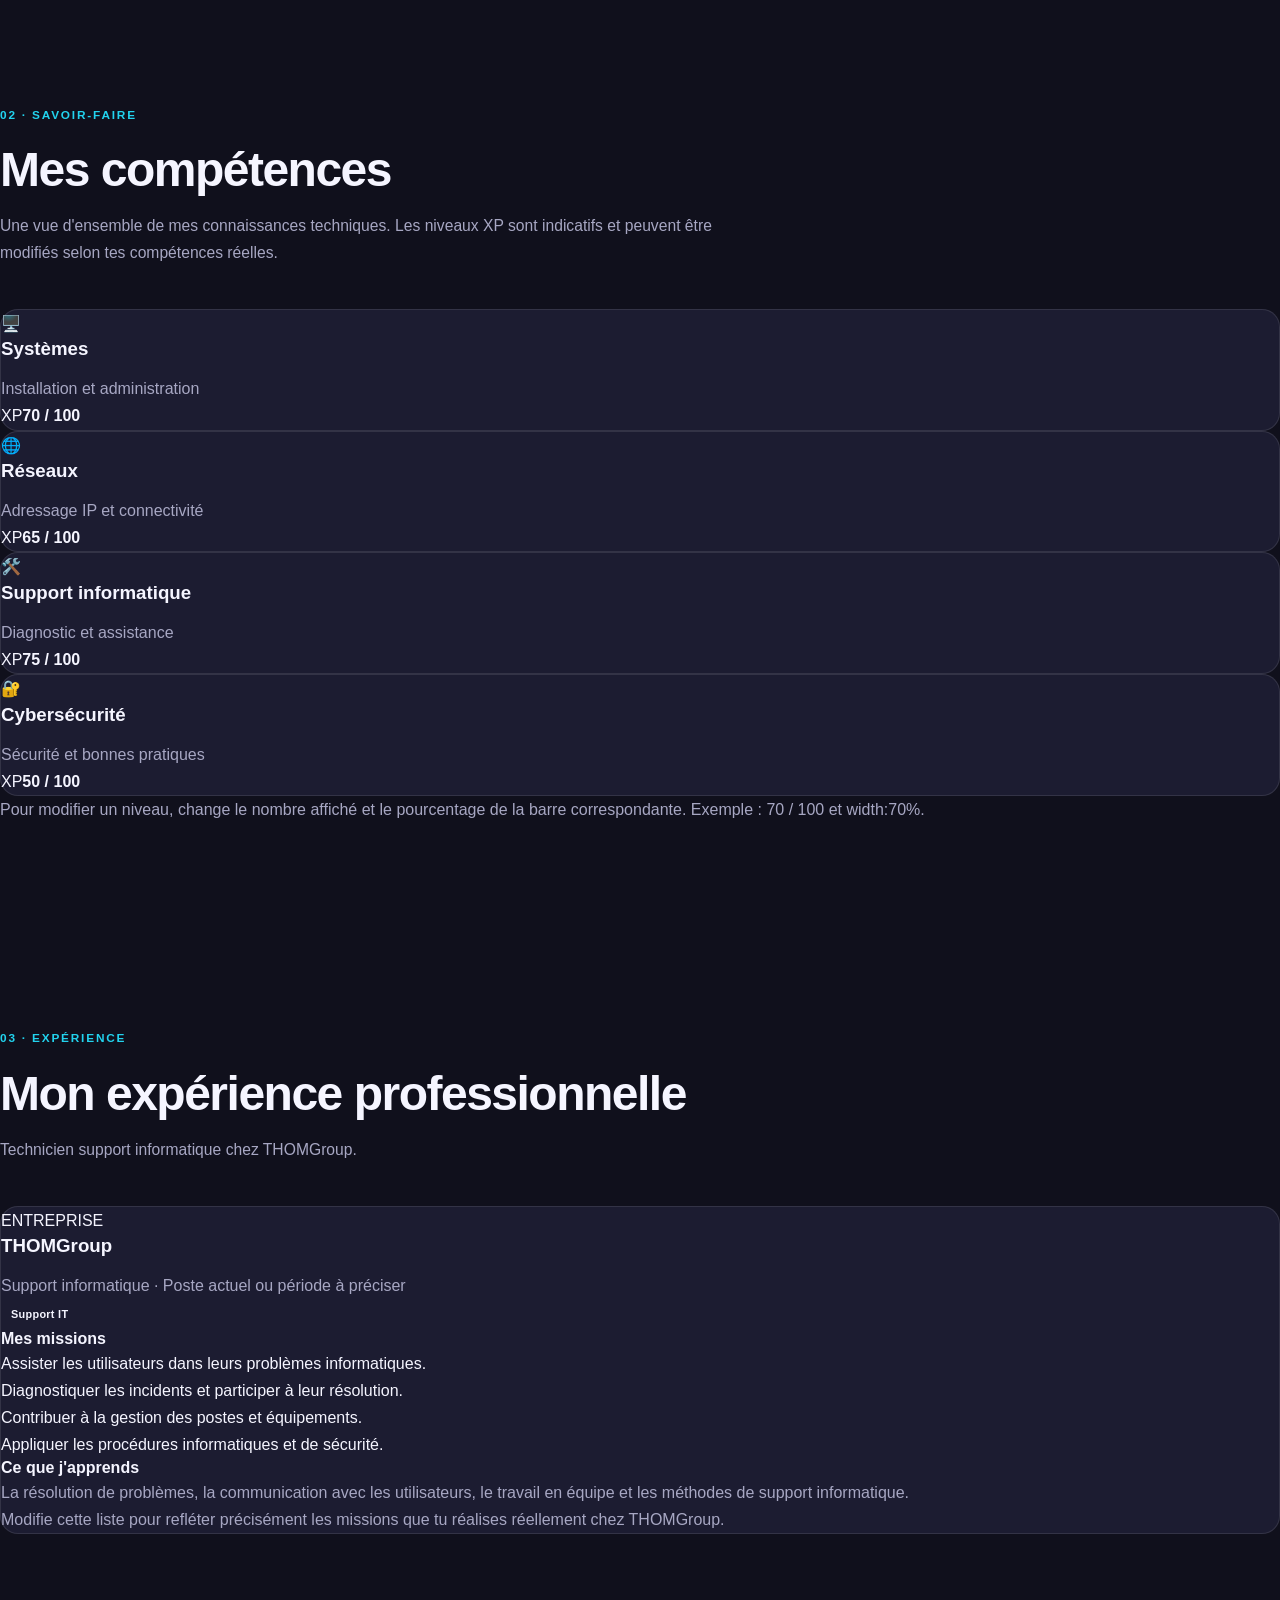
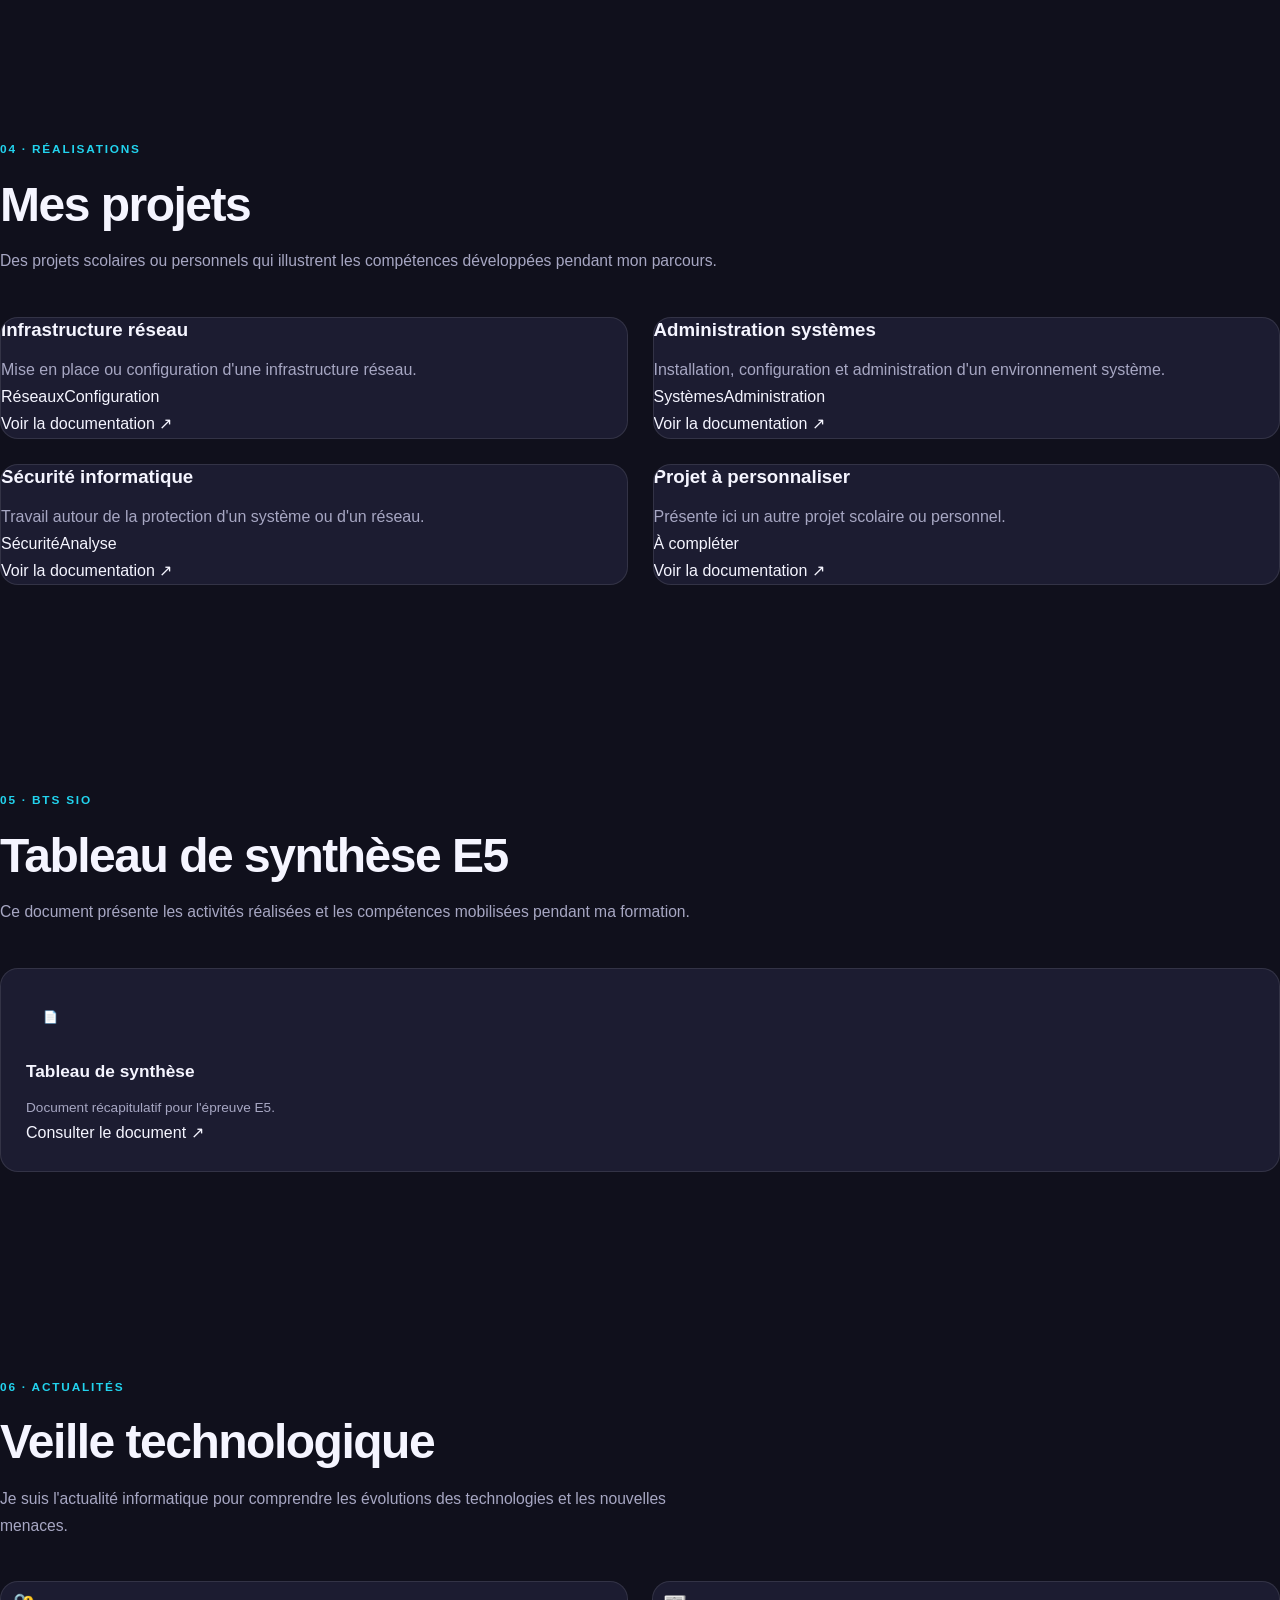
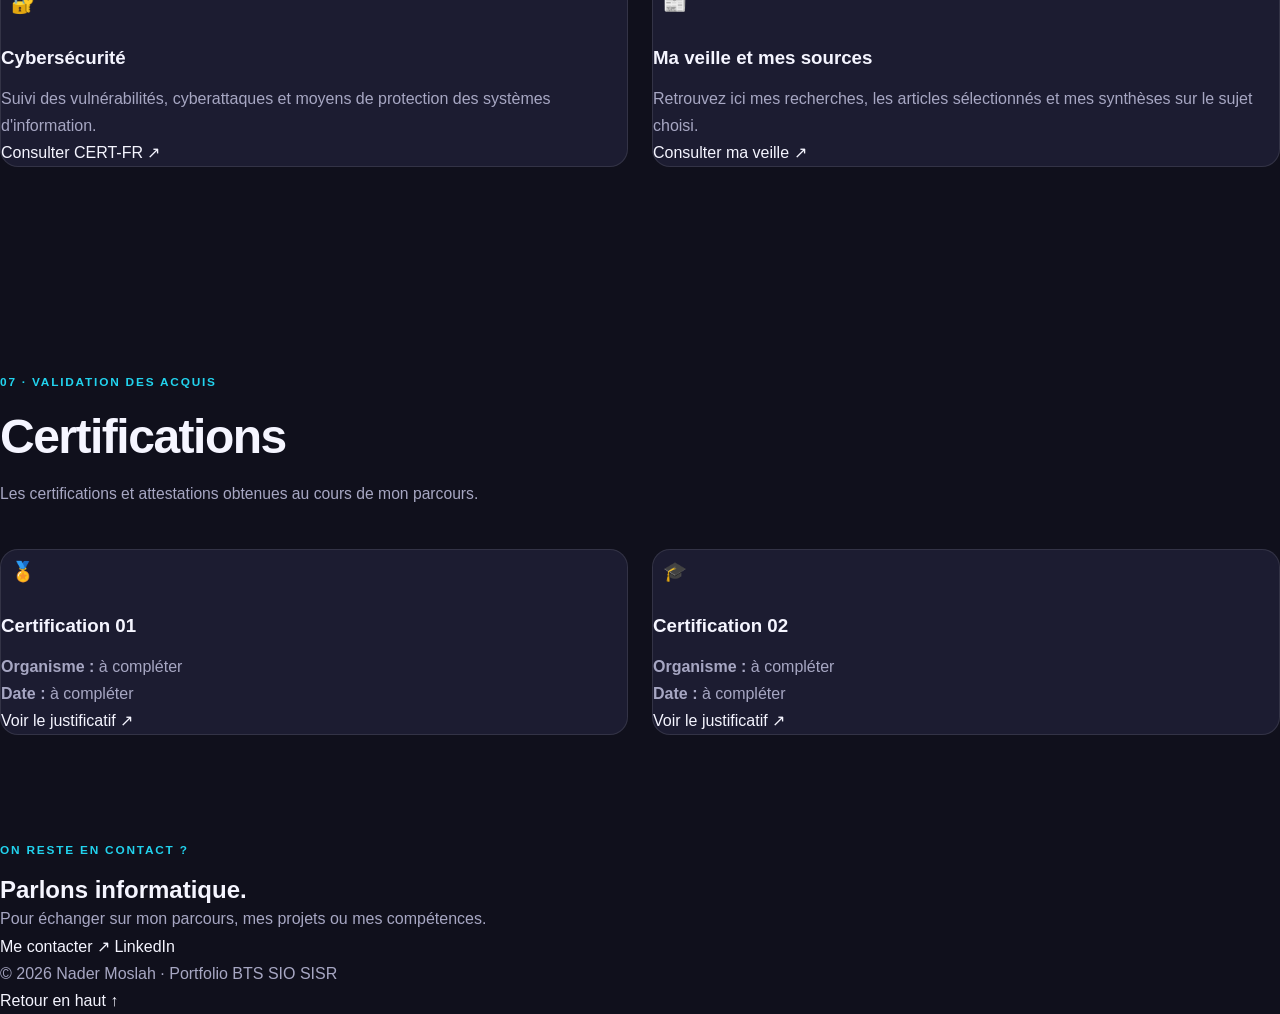
==== commit eb2d4a14: "Update fmt.Println message from 'Hello' to 'Goodbye'" ====
--- a/index.html
+++ b/index.html
@@ -2,1191 +2,434 @@
 <!DOCTYPE html>
 <html lang="fr">
 <head>
-    <meta charset="UTF-8">
-    <meta name="viewport" content="width=device-width, initial-scale=1.0">
-    <meta name="theme-color" content="#10101c">
-    <meta name="description" content="Portfolio de Nader Moslah, étudiant en BTS SIO SISR, technicien support informatique chez THOMGroup.">
-    <title>Nader Moslah | Portfolio BTS SIO SISR</title>
-    <link rel="stylesheet" href="style.css">
+  <meta charset="UTF-8">
+  <meta name="viewport" content="width=device-width, initial-scale=1">
+  <meta name="description" content="Portfolio de Nader Moslah, étudiant en BTS SIO SISR.">
+  <title>Nader Moslah — Portfolio SISR</title>
+  <link rel="stylesheet" href="style.css">
 </head>
 
 <body>
 
-    <!-- =====================================
-         NAVIGATION
-    ====================================== -->
-    <header class="header">
-        <nav class="navbar container" aria-label="Navigation principale">
-
-            <a href="#accueil" class="logo">N<span>.</span>M</a>
-
-            <ul class="nav-links">
-                <li><a href="#accueil">Accueil</a></li>
-                <li><a href="#entreprise">Mon entreprise</a></li>
-                <li><a href="#e5">Épreuve E5</a></li>
-                <li><a href="#projets">Projets</a></li>
-                <li><a href="#veille">Veille</a></li>
-                <li><a href="#certifications">Certifications</a></li>
-            </ul>
-
-        </nav>
-    </header>
-
-    <main>
-
-        <!-- =====================================
-             01 - ACCUEIL ET PRESENTATION
-        ====================================== -->
-        <section id="accueil" class="hero">
-            <div class="container hero-grid">
-
-                <div class="hero-content">
-
-                    <span class="status">
-                        <span class="status-dot"></span>
-                        BTS SIO · Option SISR
-                    </span>
-
-                    <p class="eyebrow">PORTFOLIO PROFESSIONNEL · 2026</p>
-
-                    <h1>
-                        Nader Moslah<span class="accent">.</span>
-                        <br>
-                        <span class="gradient-text">
-                            Technicien support
-                        </span>
-                        <br>
-                        informatique.
-                    </h1>
-
-                    <p class="hero-description">
-                        Étudiant en deuxième année de BTS SIO,
-                        option Solutions d'Infrastructure, Systèmes
-                        et Réseaux (SISR) à IPSSI, je travaille
-                        également comme technicien support
-                        informatique chez THOMGroup.
-                    </p>
-
-                    <p class="hero-description">
-                        Ce portfolio présente mon parcours,
-                        mes missions professionnelles, mes projets,
-                        mes compétences et les connaissances
-                        acquises pendant ma formation.
-                    </p>
-
-                    <div class="hero-buttons">
-                        <a href="#presentation" class="btn btn-primary">
-                            Découvrir mon parcours ↘
-                        </a>
-
-                        <a href="documents/cv-nader.pdf"
-                           class="btn btn-secondary"
-                           target="_blank"
-                           rel="noopener noreferrer">
-                            Consulter mon CV ↗
-                        </a>
-                    </div>
-
-                    <div class="hero-tags">
-                        <span>Support informatique</span>
-                        <span>Systèmes</span>
-                        <span>Réseaux</span>
-                        <span>Sécurité</span>
-                    </div>
-
-                </div>
-
-                <div class="hero-visual" aria-hidden="true">
-                    <div class="visual-glow"></div>
-
-                    <div class="terminal">
-                        <div class="terminal-header">
-                            <div class="terminal-dots">
-                                <span></span>
-                                <span></span>
-                                <span></span>
-                            </div>
-                            <span>nader@portfolio: ~</span>
-                        </div>
-
-                        <div class="terminal-body">
-                            <p><span class="purple-text">$</span> whoami</p>
-                            <p class="green-text">Nader Moslah</p>
-
-                            <p><span class="purple-text">$</span> formation</p>
-                            <p class="muted-text">BTS SIO - SISR</p>
-
-                            <p><span class="purple-text">$</span> entreprise</p>
-                            <p class="muted-text">THOMGroup</p>
-
-                            <p><span class="purple-text">$</span> poste</p>
-                            <p class="cyan-text">Technicien support IT</p>
-
-                            <p><span class="purple-text">$</span> status</p>
-                            <p class="green-text">● En progression</p>
-
-                            <p class="cyan-text">$ <span class="cursor">_</span></p>
-                        </div>
-                    </div>
-
-                    <div class="floating-card floating-top">
-                        <span class="floating-icon cyan-bg">⌘</span>
-                        <div>
-                            <strong>Support IT</strong>
-                            <small>Assistance & diagnostic</small>
-                        </div>
-                    </div>
-
-                    <div class="floating-card floating-bottom">
-                        <span class="floating-icon purple-bg">▣</span>
-                        <div>
-                            <strong>BTS SIO SISR</strong>
-                            <small>Systèmes & réseaux</small>
-                        </div>
-                    </div>
-                </div>
-
-            </div>
-        </section>
-
-        <!-- PRESENTATION DU CANDIDAT -->
-        <section id="presentation" class="section">
-            <div class="container">
-
-                <div class="section-heading">
-                    <span class="section-number">01 / MON PROFIL</span>
-                    <h2>Présentation du candidat<span class="accent">.</span></h2>
-                    <p>Mon parcours, ma formation et mon projet professionnel.</p>
-                </div>
-
-                <div class="two-columns">
-
-                    <article class="card content-card">
-                        <span class="card-icon purple-bg">✦</span>
-                        <h3>Qui suis-je ?</h3>
-
-                        <p>
-                            Je m'appelle Nader Moslah, j'ai 21 ans et
-                            je suis étudiant en deuxième année de BTS
-                            Services Informatiques aux Organisations,
-                            option SISR, à IPSSI.
-                        </p>
-
-                        <p>
-                            Mon intérêt pour l'informatique m'a conduit
-                            à choisir cette formation afin de développer
-                            mes connaissances en systèmes, réseaux et
-                            sécurité informatique.
-                        </p>
-
-                        <p>
-                            Mon expérience en tant que technicien
-                            support informatique chez THOMGroup me
-                            permet de relier ma formation aux besoins
-                            du monde professionnel.
-                        </p>
-
-                        <p>
-                            À travers ce portfolio, je souhaite
-                            présenter mon évolution, les missions
-                            que je réalise, les projets que je mène
-                            et les compétences que je développe.
-                        </p>
-                    </article>
-
-                    <article class="card content-card">
-                        <span class="card-icon cyan-bg">◎</span>
-                        <h3>Mon projet professionnel</h3>
-
-                        <p>
-                            Continuer à progresser dans l'informatique,
-                            renforcer mes compétences techniques et
-                            gagner en autonomie dans la résolution
-                            des incidents.
-                        </p>
-
-                        <ul class="check-list">
-                            <li>Développer mes compétences en support IT</li>
-                            <li>Approfondir les systèmes et les réseaux</li>
-                            <li>Comprendre les enjeux de cybersécurité</li>
-                            <li>Documenter mes réalisations techniques</li>
-                        </ul>
-                    </article>
-
-                </div>
-            </div>
-        </section>
-
-        <!-- PRESENTATION DU BTS -->
-        <section id="bts" class="section section-alt">
-            <div class="container">
-
-                <div class="section-heading">
-                    <span class="section-number">02 / MA FORMATION</span>
-                    <h2>Le BTS SIO<span class="accent">.</span></h2>
-                    <p>
-                        Services Informatiques aux Organisations -
-                        option Solutions d'Infrastructure, Systèmes et Réseaux.
-                    </p>
-                </div>
-
-                <article class="card content-card bts-intro">
-                    <h3>Qu'est-ce que le BTS SIO SISR ?</h3>
-
-                    <p>
-                        Le BTS SIO forme des professionnels capables
-                        de contribuer à la gestion des services
-                        informatiques d'une organisation.
-                    </p>
-
-                    <p>
-                        L'option SISR est orientée vers la mise en
-                        place, l'administration, la maintenance et
-                        la sécurisation des infrastructures systèmes
-                        et réseaux.
-                    </p>
-
-                    <p>
-                        La formation permet notamment de travailler
-                        sur le support utilisateur, les équipements,
-                        les services réseau, les serveurs et la
-                        protection des environnements informatiques.
-                    </p>
-                </article>
-
-                <div class="cards-grid three-columns">
-
-                    <article class="card feature-card">
-                        <span class="feature-icon purple-text">01</span>
-                        <h3>Support et services</h3>
-                        <p>
-                            Accompagner les utilisateurs, diagnostiquer
-                            les incidents et contribuer au maintien
-                            en condition opérationnelle.
-                        </p>
-                    </article>
-
-                    <article class="card feature-card">
-                        <span class="feature-icon cyan-text">02</span>
-                        <h3>Systèmes et réseaux</h3>
-                        <p>
-                            Installer, configurer et administrer
-                            les équipements, les systèmes et
-                            les services d'infrastructure.
-                        </p>
-                    </article>
-
-                    <article class="card feature-card">
-                        <span class="feature-icon orange-text">03</span>
-                        <h3>Cybersécurité</h3>
-                        <p>
-                            Contribuer à la protection des données,
-                            des accès, des équipements et des
-                            services informatiques.
-                        </p>
-                    </article>
-
-                </div>
-
-                <p class="notice">
-                    Formation : BTS SIO, option SISR.
-                    Établissement : IPSSI.
-                </p>
-
-            </div>
-        </section>
-
-        <!-- ROLE DANS L'ENTREPRISE -->
-        <section id="missions" class="section">
-            <div class="container">
-
-                <div class="section-heading">
-                    <span class="section-number">03 / MON ACTIVITÉ</span>
-                    <h2>Mon rôle en entreprise<span class="accent">.</span></h2>
-                    <p>
-                        Mon poste de technicien support informatique
-                        chez THOMGroup.
-                    </p>
-                </div>
-
-                <div class="two-columns">
-
-                    <article class="card content-card">
-                        <span class="pill pill-cyan">POSTE OCCUPÉ</span>
-                        <h3>Technicien support informatique</h3>
-
-                        <p>
-                            Dans le cadre de mon activité chez
-                            THOMGroup, je participe au support
-                            informatique et à l'accompagnement
-                            des utilisateurs.
-                        </p>
-
-                        <p>
-                            Cette section est destinée à détailler
-                            mes responsabilités réelles, les types
-                            de demandes que je traite, les outils
-                            que j'utilise et les procédures que
-                            j'applique.
-                        </p>
-
-                        <h4>Mes missions</h4>
-                        <ul class="check-list">
-                            <li>Mission 1 : à compléter</li>
-                            <li>Mission 2 : à compléter</li>
-                            <li>Mission 3 : à compléter</li>
-                            <li>Mission 4 : à compléter</li>
-                        </ul>
-                    </article>
-
-                    <article class="card content-card">
-                        <span class="card-icon orange-bg">⌘</span>
-                        <h3>Outils et environnement technique</h3>
-
-                        <p>
-                            Présenter ici les outils utilisés dans
-                            le cadre du poste : gestion des tickets,
-                            assistance à distance, gestion des comptes,
-                            inventaire, systèmes ou outils de supervision,
-                            uniquement lorsqu'ils font réellement partie
-                            de mon environnement de travail.
-                        </p>
-
-                        <div class="tag-list">
-                            <span>Outil 1 à compléter</span>
-                            <span>Outil 2 à compléter</span>
-                            <span>Outil 3 à compléter</span>
-                            <span>Outil 4 à compléter</span>
-                        </div>
-
-                        <h4>Compétences développées</h4>
-                        <ul class="check-list">
-                            <li>Diagnostic et résolution d'incidents</li>
-                            <li>Communication avec les utilisateurs</li>
-                            <li>Respect des procédures</li>
-                            <li>Documentation des interventions</li>
-                        </ul>
-                    </article>
-
-                </div>
-
-                <div class="card documentation-banner">
-                    <div>
-                        <span class="section-number">MES MISSIONS</span>
-                        <h3>Ajouter des exemples d'interventions</h3>
-                        <p>
-                            Prévoir ici des fiches décrivant le contexte,
-                            le problème, le diagnostic, la solution et
-                            le résultat obtenu, sans publier de données
-                            confidentielles de l'entreprise.
-                        </p>
-                    </div>
-                    <a href="#projets" class="btn btn-primary">
-                        Voir les réalisations ↘
-                    </a>
-                </div>
-
-            </div>
-        </section>
-
-        <!-- ENTREPRISE ET ECOLE -->
-        <section id="entreprise" class="section section-alt">
-            <div class="container">
-
-                <div class="section-heading">
-                    <span class="section-number">04 / MON ENVIRONNEMENT</span>
-                    <h2>Entreprise et école<span class="accent">.</span></h2>
-                    <p>
-                        Les deux environnements qui accompagnent
-                        mon parcours professionnel.
-                    </p>
-                </div>
-
-                <div class="two-columns">
-
-                    <article class="card organization-card">
-                        <div class="organization-banner company-banner">
-                            <span>THOMGROUP</span>
-                        </div>
-
-                        <div class="organization-content">
-                            <span class="pill pill-orange">ENTREPRISE</span>
-                            <h3>THOMGroup</h3>
-
-                            <p>
-                                THOMGroup est mon environnement
-                                professionnel dans lequel j'exerce
-                                le rôle de technicien support informatique.
-                            </p>
-
-                            <p>
-                                Ajouter ici une présentation vérifiée
-                                de l'activité du groupe, de son secteur,
-                                de son organisation et de la place
-                                du service informatique.
-                            </p>
-
-                            <h4>Informations à compléter</h4>
-                            <ul class="check-list">
-                                <li>Activité et secteur de l'entreprise</li>
-                                <li>Organisation du service informatique</li>
-                                <li>Équipe et interlocuteurs</li>
-                                <li>Environnement technique</li>
-                            </ul>
-
-                            <a href="https://www.thomgroup.com/"
-                               class="project-link"
-                               target="_blank"
-                               rel="noopener noreferrer">
-                                Site de THOMGroup ↗
-                            </a>
-                        </div>
-                    </article>
-
-                    <article class="card organization-card">
-                        <div class="organization-banner school-banner">
-                            <span>IPSSI</span>
-                        </div>
-
-                        <div class="organization-content">
-                            <span class="pill pill-cyan">ÉTABLISSEMENT</span>
-                            <h3>IPSSI</h3>
-
-                            <p>
-                                IPSSI est l'établissement dans lequel
-                                je prépare mon BTS Services Informatiques
-                                aux Organisations, option SISR.
-                            </p>
-
-                            <p>
-                                Ma formation me permet d'acquérir des
-                                connaissances techniques et de mettre
-                                en pratique les compétences nécessaires
-                                aux métiers de l'informatique.
-                            </p>
-
-                            <h4>Ma formation</h4>
-                            <ul class="check-list">
-                                <li>BTS Services Informatiques aux Organisations</li>
-                                <li>Option SISR</li>
-                                <li>Travaux pratiques et projets</li>
-                                <li>Préparation aux épreuves professionnelles</li>
-                            </ul>
-
-                            <a href="https://www.ipssi.com/"
-                               class="project-link"
-                               target="_blank"
-                               rel="noopener noreferrer">
-                                Site d'IPSSI ↗
-                            </a>
-                        </div>
-                    </article>
-
-                </div>
-            </div>
-        </section>
-
-        <!-- =====================================
-             02 - EPREUVE E5
-        ====================================== -->
-        <section id="e5" class="section">
-            <div class="container">
-
-                <div class="section-heading">
-                    <span class="section-number">05 / ÉPREUVE PROFESSIONNELLE</span>
-                    <h2>Mon dossier E5<span class="accent">.</span></h2>
-                    <p>
-                        Espace dédié aux documents de synthèse et
-                        aux preuves de compétences de mon parcours.
-                    </p>
-                </div>
-
-                <article class="card e5-intro">
-                    <span class="card-icon cyan-bg">▤</span>
-                    <h3>Tableau de synthèse des compétences</h3>
-
-                    <p>
-                        Le tableau de synthèse permet de présenter
-                        les situations professionnelles et les
-                        réalisations mobilisées pour développer
-                        les compétences du BTS SIO.
-                    </p>
-
-                    <p>
-                        Je déposerai ici la version complétée de mon
-                        tableau ainsi que les documents complémentaires
-                        utiles à la présentation de mes réalisations.
-                    </p>
-
-                    <div class="document-actions">
-                        <a href="documents/tableau-synthese-e5.pdf"
-                           class="btn btn-primary"
-                           target="_blank"
-                           rel="noopener noreferrer">
-                            Consulter le tableau PDF ↗
-                        </a>
-
-                        <a href="documents/tableau-synthese-e5.pdf"
-                           class="btn btn-secondary"
-                           download>
-                            Télécharger le tableau ↓
-                        </a>
-                    </div>
-
-                    <p class="small-note">
-                        Remplacer le fichier exemple par ton tableau
-                        de synthèse réel. Les deux boutons utilisent
-                        le même PDF.
-                    </p>
-                </article>
-
-                <div class="section-heading subsection-heading">
-                    <span class="section-number">JUSTIFICATIFS</span>
-                    <h3>Documents complémentaires</h3>
-                    <p>
-                        Un espace pour organiser les preuves associées
-                        aux compétences présentées.
-                    </p>
-                </div>
-
-                <div class="cards-grid three-columns">
-
-                    <article class="card document-card">
-                        <span class="document-icon purple-bg">PDF</span>
-                        <h3>Fiches de réalisation</h3>
-                        <p>
-                            Documents décrivant le contexte,
-                            les étapes et les résultats des réalisations.
-                        </p>
-                        <a href="projets/projet-01/documentation.pdf"
-                           class="project-link"
-                           target="_blank"
-                           rel="noopener noreferrer">
-                            Exemple de documentation ↗
-                        </a>
-                    </article>
-
-                    <article class="card document-card">
-                        <span class="document-icon cyan-bg">PDF</span>
-                        <h3>Documents de stage</h3>
-                        <p>
-                            Documents professionnels communicables
-                            permettant d'illustrer les missions
-                            réalisées en entreprise.
-                        </p>
-                        <a href="#missions" class="project-link">
-                            Présenter mes missions ↗
-                        </a>
-                    </article>
-
-                    <article class="card document-card">
-                        <span class="document-icon orange-bg">PDF</span>
-                        <h3>Autres justificatifs</h3>
-                        <p>
-                            Captures, comptes rendus, procédures
-                            et autres preuves pertinentes.
-                        </p>
-                        <a href="#projets" class="project-link">
-                            Voir mes projets ↗
-                        </a>
-                    </article>
-
-                </div>
-
-                <p class="notice">
-                    Vérifier les exigences exactes de l'épreuve E5
-                    applicables à ta session avec ton établissement.
-                    Ne publie aucune information confidentielle
-                    ou donnée personnelle d'un tiers.
-                </p>
-
-            </div>
-        </section>
-
-        <!-- =====================================
-             03 - QUATRE PROJETS
-        ====================================== -->
-        <section id="projets" class="section section-alt">
-            <div class="container">
-
-                <div class="section-heading">
-                    <span class="section-number">06 / MES RÉALISATIONS</span>
-                    <h2>Mes projets<span class="accent">.</span></h2>
-                    <p>
-                        Projets réalisés en formation, en groupe,
-                        personnellement ou dans un cadre professionnel
-                        lorsque leur présentation est autorisée.
-                    </p>
-                </div>
-
-                <div class="project-filter-info">
-                    <span class="status-dot"></span>
-                    <p>
-                        4 emplacements prévus — contenu à compléter
-                    </p>
-                </div>
-
-                <div class="projects-grid">
-
-                    <!-- PROJET 1 : DUPLIQUER CETTE CARTE POUR AJOUTER UN PROJET -->
-                    <article class="card project-card">
-                        <div class="project-visual project-purple">
-                            <span class="project-number">PROJET 01</span>
-                            <span class="project-symbol">⌘</span>
-                            <span class="project-type">GROUPE / PERSONNEL</span>
-                        </div>
-
-                        <div class="project-content">
-                            <span class="pill pill-purple">À COMPLÉTER</span>
-                            <h3>Titre du projet 1</h3>
-
-                            <p>
-                                Présenter brièvement le besoin,
-                                le contexte du projet et l'objectif
-                                recherché.
-                            </p>
-
-                            <div class="project-details">
-                                <p><strong>Contexte :</strong> à compléter</p>
-                                <p><strong>Technologies :</strong> à compléter</p>
-                                <p><strong>Rôle personnel :</strong> à compléter</p>
-                            </div>
-
-                            <h4>Compétences mobilisées</h4>
-                            <div class="tag-list">
-                                <span>Compétence 1</span>
-                                <span>Compétence 2</span>
-                            </div>
-
-                            <div class="project-actions">
-                                <a href="projets/projet-01/documentation.pdf"
-                                   class="btn btn-primary btn-small"
-                                   target="_blank"
-                                   rel="noopener noreferrer">
-                                    Documentation ↗
-                                </a>
-
-                                <a href="projets/projet-01/documentation.pdf"
-                                   class="download-link"
-                                   download>
-                                    Télécharger ↓
-                                </a>
-                            </div>
-
-                            <p class="small-note">
-                                Ajouter les captures dans
-                                projets/projet-01/
-                            </p>
-                        </div>
-                    </article>
-
-                    <!-- PROJET 2 -->
-                    <article class="card project-card">
-                        <div class="project-visual project-cyan">
-                            <span class="project-number">PROJET 02</span>
-                            <span class="project-symbol">▣</span>
-                            <span class="project-type">GROUPE / PERSONNEL</span>
-                        </div>
-
-                        <div class="project-content">
-                            <span class="pill pill-cyan">À COMPLÉTER</span>
-                            <h3>Titre du projet 2</h3>
-
-                            <p>
-                                Présenter le problème rencontré,
-                                les objectifs et la solution
-                                développée pendant le projet.
-                            </p>
-
-                            <div class="project-details">
-                                <p><strong>Contexte :</strong> à compléter</p>
-                                <p><strong>Technologies :</strong> à compléter</p>
-                                <p><strong>Rôle personnel :</strong> à compléter</p>
-                            </div>
-
-                            <h4>Compétences mobilisées</h4>
-                            <div class="tag-list">
-                                <span>Compétence 1</span>
-                                <span>Compétence 2</span>
-                            </div>
-
-                            <div class="project-actions">
-                                <a href="projets/projet-02/documentation.pdf"
-                                   class="btn btn-primary btn-small"
-                                   target="_blank"
-                                   rel="noopener noreferrer">
-                                    Documentation ↗
-                                </a>
-
-                                <a href="projets/projet-02/documentation.pdf"
-                                   class="download-link"
-                                   download>
-                                    Télécharger ↓
-                                </a>
-                            </div>
-
-                            <p class="small-note">
-                                Ajouter les captures dans
-                                projets/projet-02/
-                            </p>
-                        </div>
-                    </article>
-
-                    <!-- PROJET 3 -->
-                    <article class="card project-card">
-                        <div class="project-visual project-orange">
-                            <span class="project-number">PROJET 03</span>
-                            <span class="project-symbol">⛨</span>
-                            <span class="project-type">GROUPE / PERSONNEL</span>
-                        </div>
-
-                        <div class="project-content">
-                            <span class="pill pill-orange">À COMPLÉTER</span>
-                            <h3>Titre du projet 3</h3>
-
-                            <p>
-                                Décrire la réalisation, les choix
-                                techniques et les tests effectués.
-                            </p>
-
-                            <div class="project-details">
-                                <p><strong>Contexte :</strong> à compléter</p>
-                                <p><strong>Technologies :</strong> à compléter</p>
-                                <p><strong>Rôle personnel :</strong> à compléter</p>
-                            </div>
-
-                            <h4>Compétences mobilisées</h4>
-                            <div class="tag-list">
-                                <span>Compétence 1</span>
-                                <span>Compétence 2</span>
-                            </div>
-
-                            <div class="project-actions">
-                                <a href="projets/projet-03/documentation.pdf"
-                                   class="btn btn-primary btn-small"
-                                   target="_blank"
-                                   rel="noopener noreferrer">
-                                    Documentation ↗
-                                </a>
-
-                                <a href="projets/projet-03/documentation.pdf"
-                                   class="download-link"
-                                   download>
-                                    Télécharger ↓
-                                </a>
-                            </div>
-
-                            <p class="small-note">
-                                Ajouter les captures dans
-                                projets/projet-03/
-                            </p>
-                        </div>
-                    </article>
-
-                    <!-- PROJET 4 -->
-                    <article class="card project-card">
-                        <div class="project-visual project-green">
-                            <span class="project-number">PROJET 04</span>
-                            <span class="project-symbol">$_</span>
-                            <span class="project-type">GROUPE / PERSONNEL</span>
-                        </div>
-
-                        <div class="project-content">
-                            <span class="pill pill-green">À COMPLÉTER</span>
-                            <h3>Titre du projet 4</h3>
-
-                            <p>
-                                Décrire le résultat obtenu,
-                                les difficultés rencontrées et
-                                les améliorations possibles.
-                            </p>
-
-                            <div class="project-details">
-                                <p><strong>Contexte :</strong> à compléter</p>
-                                <p><strong>Technologies :</strong> à compléter</p>
-                                <p><strong>Rôle personnel :</strong> à compléter</p>
-                            </div>
-
-                            <h4>Compétences mobilisées</h4>
-                            <div class="tag-list">
-                                <span>Compétence 1</span>
-                                <span>Compétence 2</span>
-                            </div>
-
-                            <div class="project-actions">
-                                <a href="projets/projet-04/documentation.pdf"
-                                   class="btn btn-primary btn-small"
-                                   target="_blank"
-                                   rel="noopener noreferrer">
-                                    Documentation ↗
-                                </a>
-
-                                <a href="projets/projet-04/documentation.pdf"
-                                   class="download-link"
-                                   download>
-                                    Télécharger ↓
-                                </a>
-                            </div>
-
-                            <p class="small-note">
-                                Ajouter les captures dans
-                                projets/projet-04/
-                            </p>
-                        </div>
-                    </article>
-
-                </div>
-
-                <div class="card project-template-info">
-                    <h3>Comment ajouter un nouveau projet ?</h3>
-                    <p>
-                        Duplique une carte existante dans le HTML,
-                        modifie son titre et ses informations, puis
-                        remplace les chemins de documentation et de
-                        captures par ceux de ton nouveau dossier.
-                    </p>
-                </div>
-
-            </div>
-        </section>
-
-        <!-- =====================================
-             04 - VEILLE TECHNOLOGIQUE
-        ====================================== -->
-        <section id="veille" class="section">
-            <div class="container">
-
-                <div class="section-heading">
-                    <span class="section-number">07 / VEILLE TECHNOLOGIQUE</span>
-                    <h2>Rester à jour<span class="accent">.</span></h2>
-                    <p>
-                        Ma méthode pour suivre les évolutions
-                        technologiques et maintenir mes connaissances.
-                    </p>
-                </div>
-
-                <article class="card content-card veille-intro">
-                    <h3>Comment je réalise ma veille</h3>
-
-                    <p>
-                        La veille technologique consiste à rechercher,
-                        sélectionner et analyser des informations
-                        concernant les évolutions d'un domaine technique.
-                    </p>
-
-                    <p>
-                        Dans le cadre de mon BTS SIO SISR et de mon
-                        activité de technicien support, je souhaite
-                        suivre les actualités relatives à la cybersécurité,
-                        aux systèmes, aux réseaux et aux outils informatiques.
-                    </p>
-
-                    <p>
-                        Je peux consulter des sources spécialisées,
-                        les bulletins de sécurité des éditeurs, les
-                        documentations officielles et les actualités
-                        professionnelles, puis conserver les informations
-                        pertinentes dans mes notes.
-                    </p>
-                </article>
-
-                <div class="cards-grid three-columns">
-
-                    <article class="card veille-card">
-                        <span class="card-icon purple-bg">01</span>
-                        <h3>Rechercher</h3>
-                        <p>
-                            Consulter des sites spécialisés,
-                            des flux d'actualité, des bulletins
-                            de sécurité et les documentations officielles.
-                        </p>
-                    </article>
-
-                    <article class="card veille-card">
-                        <span class="card-icon cyan-bg">02</span>
-                        <h3>Analyser</h3>
-                        <p>
-                            Vérifier la source, la date, la fiabilité
-                            de l'information et son intérêt pour
-                            les systèmes et les réseaux.
-                        </p>
-                    </article>
-
-                    <article class="card veille-card">
-                        <span class="card-icon green-bg">03</span>
-                        <h3>Documenter</h3>
-                        <p>
-                            Rédiger un résumé, noter les sources
-                            et expliquer les conséquences possibles
-                            pour les environnements informatiques.
-                        </p>
-                    </article>
-
-                </div>
-
-                <div class="section-heading subsection-heading">
-                    <span class="section-number">MES SOURCES</span>
-                    <h3>Sites de référence</h3>
-                    <p>
-                        Quelques sources que je peux utiliser pour
-                        commencer ma veille.
-                    </p>
-                </div>
-
-                <div class="source-list">
-
-                    <a class="card source-card"
-                       href="https://www.cert.ssi.gouv.fr/"
-                       target="_blank" rel="noopener noreferrer">
-                        <span class="source-icon purple-bg">!</span>
-                        <div>
-                            <h4>CERT-FR / ANSSI</h4>
-                            <p>
-                                Alertes, avis et informations
-                                relatives aux menaces de cybersécurité.
-                            </p>
-                        </div>
-                        <span class="source-arrow">↗</span>
-                    </a>
-
-                    <a class="card source-card"
-                       href="https://learn.microsoft.com/"
-                       target="_blank" rel="noopener noreferrer">
-                        <span class="source-icon cyan-bg">M</span>
-                        <div>
-                            <h4>Microsoft Learn</h4>
-                            <p>
-                                Documentation technique et actualités
-                                des technologies Microsoft.
-                            </p>
-                        </div>
-                        <span class="source-arrow">↗</span>
-                    </a>
-
-                    <a class="card source-card"
-                       href="https://www.debian.org/"
-                       target="_blank" rel="noopener noreferrer">
-                        <span class="source-icon orange-bg">D</span>
-                        <div>
-                            <h4>Debian</h4>
-                            <p>
-                                Informations officielles sur le système,
-                                ses versions et ses mises à jour.
-                            </p>
-                        </div>
-                        <span class="source-arrow">↗</span>
-                    </a>
-
-                </div>
-
-                <div class="section-heading subsection-heading">
-                    <span class="section-number">JOURNAL DE VEILLE</span>
-                    <h3>Mes articles étudiés</h3>
-                    <p>
-                        Ajoute une nouvelle fiche à chaque information
-                        importante que tu analyses.
-                    </p>
-                </div>
-
-                <!-- DUPLIQUER CETTE CARTE POUR AJOUTER UN ARTICLE -->
-                <article class="card article-card">
-                    <div class="article-meta">
-                        <span class="pill pill-purple">THÈME À COMPLÉTER</span>
-                        <span class="muted-text">Date : à compléter</span>
-                    </div>
-
-                    <h3>Titre de l'article ou de l'actualité</h3>
-
-                    <p>
-                        Résumer ici l'information étudiée,
-                        expliquer pourquoi elle est importante
-                        et préciser son impact éventuel sur
-                        les systèmes, les réseaux ou la sécurité.
-                    </p>
-
-                    <p>
-                        <strong>Mon analyse :</strong>
-                        à compléter avec les conséquences,
-                        les risques et les éventuelles mesures
-                        à prendre.
-                    </p>
-
-                    <a href="#veille"
-                       class="project-link">
-                        Remplacer par la source de l'article ↗
-                    </a>
-                </article>
-
-            </div>
-        </section>
-
-        <!-- =====================================
-             05 - CERTIFICATIONS
-        ====================================== -->
-        <section id="certifications" class="section section-alt">
-            <div class="container">
-
-                <div class="section-heading">
-                    <span class="section-number">08 / CERTIFICATIONS</span>
-                    <h2>Mes certifications<span class="accent">.</span></h2>
-                    <p>
-                        Un espace pour présenter mes certifications,
-                        formations complémentaires et attestations.
-                    </p>
-                </div>
-
-                <div class="projects-grid">
-
-                    <!-- CERTIFICATION 1 : DUPLIQUER POUR EN AJOUTER -->
-                    <article class="card certification-card">
-                        <div class="certification-visual purple-bg">
-                            <span class="certification-medal">★</span>
-                            <span>CERTIFICATION 01</span>
-                        </div>
-
-                        <div class="certification-content">
-                            <span class="pill pill-purple">À COMPLÉTER</span>
-                            <h3>Nom de la certification</h3>
-
-                            <p>
-                                Présenter l'organisme émetteur,
-                                la date d'obtention et les
-                                connaissances validées.
-                            </p>
-
-                            <div class="project-details">
-                                <p><strong>Organisme :</strong> à compléter</p>
-                                <p><strong>Date :</strong> à compléter</p>
-                                <p><strong>Statut :</strong> à compléter</p>
-                            </div>
-
-                            <a href="certifications/certification-01.pdf"
-                               class="btn btn-primary btn-small"
-                               target="_blank"
-                               rel="noopener noreferrer">
-                                Voir l'attestation ↗
-                            </a>
-
-                            <a href="certifications/certification-01.pdf"
-                               class="download-link"
-                               download>
-                                Télécharger le document ↓
-                            </a>
-                        </div>
-                    </article>
-
-                    <!-- CERTIFICATION 2 -->
-                    <article class="card certification-card">
-                        <div class="certification-visual cyan-bg">
-                            <span class="certification-medal">★</span>
-                            <span>CERTIFICATION 02</span>
-                        </div>
-
-                        <div class="certification-content">
-                            <span class="pill pill-cyan">À COMPLÉTER</span>
-                            <h3>Nom de la certification</h3>
-
-                            <p>
-                                Ajouter une présentation de la
-                                certification et des compétences
-                                ou connaissances validées.
-                            </p>
-
-                            <div class="project-details">
-                                <p><strong>Organisme :</strong> à compléter</p>
-                                <p><strong>Date :</strong> à compléter</p>
-                                <p><strong>Statut :</strong> à compléter</p>
-                            </div>
-
-                            <a href="certifications/certification-02.pdf"
-                               class="btn btn-primary btn-small"
-                               target="_blank"
-                               rel="noopener noreferrer">
-                                Voir l'attestation ↗
-                            </a>
-
-                            <a href="certifications/certification-02.pdf"
-                               class="download-link"
-                               download>
-                                Télécharger le document ↓
-                            </a>
-                        </div>
-                    </article>
-
-                    <!-- CERTIFICATION 3 -->
-                    <article class="card certification-card">
-                        <div class="certification-visual orange-bg">
-                            <span class="certification-medal">★</span>
-                            <span>CERTIFICATION 03</span>
-                        </div>
-
-                        <div class="certification-content">
-                            <span class="pill pill-orange">À COMPLÉTER</span>
-                            <h3>Nom de la certification</h3>
-
-                            <p>
-                                Utiliser cette carte pour une
-                                certification ou une attestation
-                                réellement obtenue.
-                            </p>
-
-                            <div class="project-details">
-                                <p><strong>Organisme :</strong> à compléter</p>
-                                <p><strong>Date :</strong> à compléter</p>
-                                <p><strong>Statut :</strong> à compléter</p>
-                            </div>
-
-                            <a href="certifications/certification-03.pdf"
-                               class="btn btn-primary btn-small"
-                               target="_blank"
-                               rel="noopener noreferrer">
-                                Voir l'attestation ↗
-                            </a>
-
-                            <a href="certifications/certification-03.pdf"
-                               class="download-link"
-                               download>
-                                Télécharger le document ↓
-                            </a>
-                        </div>
-                    </article>
-
-                </div>
-
-                <p class="notice">
-                    Ces trois cartes sont des emplacements vierges.
-                    Ajoute uniquement les certifications et attestations
-                    que tu possèdes réellement. Tu peux dupliquer une
-                    carte pour en ajouter d'autres.
-                </p>
-
-            </div>
-        </section>
-
-    </main>
-
-    <!-- =====================================
-         PIED DE PAGE
-    ====================================== -->
-    <footer class="footer">
-        <div class="container footer-content">
-
-            <a href="#accueil" class="logo">N<span>.</span>M</a>
-
-            <p>
-                Nader Moslah · BTS SIO SISR · IPSSI · THOMGroup
-            </p>
-
-            <a href="#accueil" class="back-top">
-                Retour en haut ↑
-            </a>
-        </div>
-
-        <div class="container footer-bottom">
-            <p>© 2026 Nader Moslah — Portfolio personnel</p>
-            <p>HTML & CSS</p>
-        </div>
-    </footer>
+<header class="topbar">
+  <a class="logo" href="#accueil">NM<span>.</span></a>
+
+  <nav aria-label="Navigation principale">
+    <a href="#presentation">Présentation</a>
+    <a href="#competences">Compétences</a>
+    <a href="#experience">Expérience</a>
+    <a href="#projets">Projets</a>
+    <a href="#e5">E5</a>
+    <a href="#veille">Veille</a>
+    <a href="#certifications">Certifications</a>
+  </nav>
+</header>
+
+<main>
+
+  <!-- ACCUEIL ET PROFIL -->
+  <section class="hero section" id="accueil">
+
+    <div class="hero-content">
+      <span class="eyebrow">PORTFOLIO · INFORMATIQUE</span>
+      <h1>Bonjour, moi c’est <span>Nader.</span></h1>
+      <h2>Étudiant en BTS SIO — option SISR</h2>
+
+      <p>
+        Passionné par l'informatique, je développe mes compétences
+        en systèmes, réseaux et support informatique à travers
+        ma formation et mon expérience professionnelle.
+      </p>
+
+      <div class="tag-list">
+        <span>Systèmes</span>
+        <span>Réseaux</span>
+        <span>Support IT</span>
+      </div>
+
+      <div class="actions">
+        <a class="button primary" href="#projets">Voir mes projets</a>
+        <a class="button secondary" href="documents/cv-nader.pdf">
+          Mon CV ↗
+        </a>
+      </div>
+    </div>
+
+    <!-- PROFIL PERSONNEL -->
+    <aside class="profile-card">
+      <div class="profile-top">
+        <div class="avatar">NM</div>
+        <div>
+          <span class="status"><span class="status-dot"></span> Portfolio étudiant</span>
+          <h3>Nader Moslah</h3>
+          <p>Technicien support informatique</p>
+        </div>
+      </div>
+
+      <div class="profile-details">
+        <div class="profile-item">
+          <span class="profile-label">Âge</span>
+          <strong>21 ans</strong>
+        </div>
+        <div class="profile-item">
+          <span class="profile-label">Formation</span>
+          <strong>BTS SIO SISR · 2e année</strong>
+        </div>
+        <div class="profile-item">
+          <span class="profile-label">École</span>
+          <strong>IPSSI</strong>
+        </div>
+        <div class="profile-item">
+          <span class="profile-label">Entreprise</span>
+          <strong>THOMGroup</strong>
+        </div>
+        <div class="profile-item">
+          <span class="profile-label">E-mail</span>
+          <a href="mailto:TON-EMAIL">TON-EMAIL</a>
+        </div>
+      </div>
+
+      <a class="linkedin-link" href="TON-LIEN-LINKEDIN"
+         target="_blank" rel="noopener">
+        <span>in</span> Mon profil LinkedIn ↗
+      </a>
+    </aside>
+
+  </section>
+
+  <!-- PRÉSENTATION -->
+  <section class="section" id="presentation">
+    <div class="section-heading">
+      <span class="eyebrow">01 · MON PARCOURS</span>
+      <h2>Présentation</h2>
+      <p>
+        Je suis en deuxième année de BTS SIO, option SISR.
+        Ma formation et mon expérience en entreprise me permettent
+        de développer mes compétences techniques et professionnelles.
+      </p>
+    </div>
+
+    <div class="presentation-grid">
+
+      <article class="card presentation-card blue-card">
+        <div class="card-icon">🎓</div>
+        <h3>Ma formation</h3>
+        <p>
+          Le BTS SIO SISR me forme à l'installation, à l'administration
+          et à la sécurisation des systèmes et réseaux informatiques.
+        </p>
+        <a href="https://www.ipssi.com/" target="_blank" rel="noopener">
+          Découvrir IPSSI ↗
+        </a>
+      </article>
+
+      <article class="card presentation-card mint-card">
+        <div class="card-icon">💼</div>
+        <h3>Mon expérience</h3>
+        <p>
+          Chez THOMGroup, je découvre les besoins informatiques
+          des utilisateurs et le fonctionnement du support en entreprise.
+        </p>
+        <a href="#experience">Voir mon expérience ↓</a>
+      </article>
+
+      <article class="card presentation-card purple-card">
+        <div class="card-icon">🎯</div>
+        <h3>Mon objectif</h3>
+        <p>
+          Continuer à progresser en systèmes et réseaux, renforcer
+          mes compétences techniques et gagner en autonomie.
+        </p>
+      </article>
+
+    </div>
+  </section>
+
+  <!-- COMPÉTENCES AVEC XP MODIFIABLE -->
+  <section class="section tinted" id="competences">
+    <div class="section-heading">
+      <span class="eyebrow">02 · SAVOIR-FAIRE</span>
+      <h2>Mes compétences</h2>
+      <p>
+        Une vue d'ensemble de mes connaissances techniques.
+        Les niveaux XP sont indicatifs et peuvent être modifiés
+        selon tes compétences réelles.
+      </p>
+    </div>
+
+    <div class="skills-grid">
+
+      <article class="card skill-card">
+        <div class="skill-heading">
+          <span class="skill-icon blue-icon">🖥️</span>
+          <div>
+            <h3>Systèmes</h3>
+            <p>Installation et administration</p>
+          </div>
+        </div>
+        <div class="xp-label"><span>XP</span><strong>70 / 100</strong></div>
+        <div class="xp-track">
+          <div class="xp-fill xp-blue" style="width:70%"></div>
+        </div>
+      </article>
+
+      <article class="card skill-card">
+        <div class="skill-heading">
+          <span class="skill-icon mint-icon">🌐</span>
+          <div>
+            <h3>Réseaux</h3>
+            <p>Adressage IP et connectivité</p>
+          </div>
+        </div>
+        <div class="xp-label"><span>XP</span><strong>65 / 100</strong></div>
+        <div class="xp-track">
+          <div class="xp-fill xp-mint" style="width:65%"></div>
+        </div>
+      </article>
+
+      <article class="card skill-card">
+        <div class="skill-heading">
+          <span class="skill-icon coral-icon">🛠️</span>
+          <div>
+            <h3>Support informatique</h3>
+            <p>Diagnostic et assistance</p>
+          </div>
+        </div>
+        <div class="xp-label"><span>XP</span><strong>75 / 100</strong></div>
+        <div class="xp-track">
+          <div class="xp-fill xp-coral" style="width:75%"></div>
+        </div>
+      </article>
+
+      <article class="card skill-card">
+        <div class="skill-heading">
+          <span class="skill-icon purple-icon">🔐</span>
+          <div>
+            <h3>Cybersécurité</h3>
+            <p>Sécurité et bonnes pratiques</p>
+          </div>
+        </div>
+        <div class="xp-label"><span>XP</span><strong>50 / 100</strong></div>
+        <div class="xp-track">
+          <div class="xp-fill xp-purple" style="width:50%"></div>
+        </div>
+      </article>
+
+    </div>
+
+    <p class="note">
+      Pour modifier un niveau, change le nombre affiché et le pourcentage
+      de la barre correspondante. Exemple : 70 / 100 et width:70%.
+    </p>
+  </section>
+
+  <!-- EXPÉRIENCE PROFESSIONNELLE -->
+  <section class="section" id="experience">
+    <div class="section-heading">
+      <span class="eyebrow">03 · EXPÉRIENCE</span>
+      <h2>Mon expérience professionnelle</h2>
+      <p>Technicien support informatique chez THOMGroup.</p>
+    </div>
+
+    <article class="card experience-card">
+      <div class="experience-title">
+        <div>
+          <span class="mini-label">ENTREPRISE</span>
+          <h3>THOMGroup</h3>
+          <p>Support informatique · Poste actuel ou période à préciser</p>
+        </div>
+        <span class="pill">Support IT</span>
+      </div>
+
+      <div class="experience-content">
+        <div>
+          <h4>Mes missions</h4>
+          <ul class="clean-list">
+            <li>Assister les utilisateurs dans leurs problèmes informatiques.</li>
+            <li>Diagnostiquer les incidents et participer à leur résolution.</li>
+            <li>Contribuer à la gestion des postes et équipements.</li>
+            <li>Appliquer les procédures informatiques et de sécurité.</li>
+          </ul>
+        </div>
+        <div class="highlight-box">
+          <h4>Ce que j'apprends</h4>
+          <p>
+            La résolution de problèmes, la communication avec les utilisateurs,
+            le travail en équipe et les méthodes de support informatique.
+          </p>
+        </div>
+      </div>
+
+      <p class="note">
+        Modifie cette liste pour refléter précisément les missions
+        que tu réalises réellement chez THOMGroup.
+      </p>
+    </article>
+  </section>
+
+  <!-- PROJETS -->
+  <section class="section tinted" id="projets">
+    <div class="section-heading">
+      <span class="eyebrow">04 · RÉALISATIONS</span>
+      <h2>Mes projets</h2>
+      <p>
+        Des projets scolaires ou personnels qui illustrent les compétences
+        développées pendant mon parcours.
+      </p>
+    </div>
+
+    <div class="projects-grid">
+
+      <article class="card project-card">
+        <span class="project-number blue-number">PROJET 01</span>
+        <h3>Infrastructure réseau</h3>
+        <p>Mise en place ou configuration d'une infrastructure réseau.</p>
+        <div class="project-meta">
+          <span>Réseaux</span><span>Configuration</span>
+        </div>
+        <a href="projets/projet-01/documentation.pdf">Voir la documentation ↗</a>
+      </article>
+
+      <article class="card project-card">
+        <span class="project-number mint-number">PROJET 02</span>
+        <h3>Administration systèmes</h3>
+        <p>Installation, configuration et administration d'un environnement système.</p>
+        <div class="project-meta">
+          <span>Systèmes</span><span>Administration</span>
+        </div>
+        <a href="projets/projet-02/documentation.pdf">Voir la documentation ↗</a>
+      </article>
+
+      <article class="card project-card">
+        <span class="project-number purple-number">PROJET 03</span>
+        <h3>Sécurité informatique</h3>
+        <p>Travail autour de la protection d'un système ou d'un réseau.</p>
+        <div class="project-meta">
+          <span>Sécurité</span><span>Analyse</span>
+        </div>
+        <a href="projets/projet-03/documentation.pdf">Voir la documentation ↗</a>
+      </article>
+
+      <article class="card project-card">
+        <span class="project-number coral-number">PROJET 04</span>
+        <h3>Projet à personnaliser</h3>
+        <p>Présente ici un autre projet scolaire ou personnel.</p>
+        <div class="project-meta">
+          <span>À compléter</span>
+        </div>
+        <a href="projets/projet-04/documentation.pdf">Voir la documentation ↗</a>
+      </article>
+
+    </div>
+  </section>
+
+  <!-- TABLEAU E5 -->
+  <section class="section" id="e5">
+    <div class="section-heading">
+      <span class="eyebrow">05 · BTS SIO</span>
+      <h2>Tableau de synthèse E5</h2>
+      <p>
+        Ce document présente les activités réalisées et les compétences
+        mobilisées pendant ma formation.
+      </p>
+    </div>
+
+    <article class="card document-card purple-card">
+      <div class="document-icon">📄</div>
+      <div class="document-info">
+        <h3>Tableau de synthèse</h3>
+        <p>Document récapitulatif pour l'épreuve E5.</p>
+        <a class="button primary" href="documents/tableau-synthese-e5.pdf">
+          Consulter le document ↗
+        </a>
+      </div>
+    </article>
+  </section>
+
+  <!-- VEILLE TECHNOLOGIQUE -->
+  <section class="section tinted" id="veille">
+    <div class="section-heading">
+      <span class="eyebrow">06 · ACTUALITÉS</span>
+      <h2>Veille technologique</h2>
+      <p>
+        Je suis l'actualité informatique pour comprendre les évolutions
+        des technologies et les nouvelles menaces.
+      </p>
+    </div>
+
+    <div class="two-columns">
+      <article class="card blue-card">
+        <div class="card-icon">🔐</div>
+        <h3>Cybersécurité</h3>
+        <p>
+          Suivi des vulnérabilités, cyberattaques et moyens de protection
+          des systèmes d'information.
+        </p>
+        <a href="https://www.cert.ssi.gouv.fr/"
+           target="_blank" rel="noopener">Consulter CERT-FR ↗</a>
+      </article>
+
+      <article class="card mint-card">
+        <div class="card-icon">📰</div>
+        <h3>Ma veille et mes sources</h3>
+        <p>
+          Retrouvez ici mes recherches, les articles sélectionnés
+          et mes synthèses sur le sujet choisi.
+        </p>
+        <a href="veille/veille-technologique.pdf">Consulter ma veille ↗</a>
+      </article>
+    </div>
+  </section>
+
+  <!-- CERTIFICATIONS -->
+  <section class="section" id="certifications">
+    <div class="section-heading">
+      <span class="eyebrow">07 · VALIDATION DES ACQUIS</span>
+      <h2>Certifications</h2>
+      <p>Les certifications et attestations obtenues au cours de mon parcours.</p>
+    </div>
+
+    <div class="two-columns">
+      <article class="card certification-card">
+        <div class="card-icon">🏅</div>
+        <h3>Certification 01</h3>
+        <p><strong>Organisme :</strong> à compléter</p>
+        <p><strong>Date :</strong> à compléter</p>
+        <a href="certifications/certification-01.pdf">Voir le justificatif ↗</a>
+      </article>
+
+      <article class="card certification-card">
+        <div class="card-icon">🎓</div>
+        <h3>Certification 02</h3>
+        <p><strong>Organisme :</strong> à compléter</p>
+        <p><strong>Date :</strong> à compléter</p>
+        <a href="certifications/certification-02.pdf">Voir le justificatif ↗</a>
+      </article>
+    </div>
+  </section>
+
+  <!-- CONTACT -->
+  <section class="contact-section" id="contact">
+    <div class="contact-inner">
+      <span class="eyebrow">ON RESTE EN CONTACT ?</span>
+      <h2>Parlons informatique.</h2>
+      <p>
+        Pour échanger sur mon parcours, mes projets ou mes compétences.
+      </p>
+      <a class="button contact-button" href="mailto:TON-EMAIL">
+        Me contacter ↗
+      </a>
+      <a class="contact-link" href="TON-LIEN-LINKEDIN"
+         target="_blank" rel="noopener">LinkedIn</a>
+    </div>
+  </section>
+
+</main>
+
+<footer>
+  <p>© 2026 Nader Moslah · Portfolio BTS SIO SISR</p>
+  <a href="#accueil">Retour en haut ↑</a>
+</footer>
 
 </body>
 </html>
--- a/style.css
+++ b/style.css
@@ -0,0 +1,1383 @@
+
+/* ==========================================
+   PORTFOLIO NADER MOSLAH
+   BTS SIO SISR - THOMGROUP - IPSSI
+   ========================================== */
+
+/* 1. COULEURS ET BASE */
+
+:root {
+    --bg: #10101c;
+    --bg-alt: #151525;
+    --card: #1c1c31;
+    --card-hover: #24243d;
+
+    --text: #f5f5ff;
+    --muted: #a7a7c3;
+    --border: rgba(255, 255, 255, 0.10);
+
+    --purple: #a855f7;
+    --purple-light: #c084fc;
+    --cyan: #22d3ee;
+    --orange: #fb923c;
+    --green: #4ade80;
+    --pink: #f472b6;
+
+    --radius: 18px;
+    --container: 1120px;
+}
+
+* {
+    margin: 0;
+    padding: 0;
+    box-sizing: border-box;
+}
+
+html {
+    scroll-behavior: smooth;
+    scroll-padding-top: 110px;
+}
+
+body {
+    font-family: Inter, "Segoe UI", Arial, sans-serif;
+    background: var(--bg);
+    color: var(--text);
+    line-height: 1.7;
+    overflow-x: hidden;
+}
+
+a {
+    color: inherit;
+    text-decoration: none;
+}
+
+p {
+    color: var(--muted);
+}
+
+h1, h2, h3, h4 {
+    line-height: 1.3;
+}
+
+h3 {
+    margin-bottom: 14px;
+}
+
+.container {
+    width: min(var(--container), calc(100% - 48px));
+    margin-inline: auto;
+}
+
+.accent {
+    color: var(--cyan);
+}
+
+.gradient-text {
+    background: linear-gradient(
+        100deg,
+        var(--purple-light),
+        var(--cyan),
+        var(--green)
+    );
+    -webkit-background-clip: text;
+    background-clip: text;
+    color: transparent;
+}
+
+.section {
+    padding: 100px 0;
+}
+
+.section-alt {
+    background: var(--bg-alt);
+}
+
+.section-heading {
+    max-width: 720px;
+    margin-bottom: 42px;
+}
+
+.section-heading h2 {
+    font-size: clamp(2rem, 4vw, 3rem);
+    letter-spacing: -1.5px;
+    margin-bottom: 12px;
+}
+
+.section-heading > p {
+    font-size: 0.98rem;
+}
+
+.section-number,
+.eyebrow {
+    display: inline-block;
+    color: var(--cyan);
+    font-size: 0.74rem;
+    font-weight: 800;
+    letter-spacing: 1.8px;
+    margin-bottom: 14px;
+}
+
+.subsection-heading {
+    margin-top: 65px;
+    margin-bottom: 28px;
+}
+
+.subsection-heading h3 {
+    font-size: 1.65rem;
+    margin-bottom: 10px;
+}
+
+/* 2. NAVIGATION */
+
+.header {
+    position: sticky;
+    top: 0;
+    z-index: 100;
+    background: rgba(16, 16, 28, 0.94);
+    border-bottom: 1px solid var(--border);
+    backdrop-filter: blur(18px);
+}
+
+.navbar {
+    min-height: 78px;
+    display: flex;
+    justify-content: space-between;
+    align-items: center;
+    gap: 25px;
+}
+
+.logo {
+    font-size: 1.65rem;
+    font-weight: 900;
+    letter-spacing: -2px;
+    flex-shrink: 0;
+}
+
+.logo span {
+    color: var(--cyan);
+}
+
+.nav-links {
+    display: flex;
+    align-items: center;
+    gap: 22px;
+    list-style: none;
+}
+
+.nav-links a {
+    color: var(--muted);
+    font-size: 0.81rem;
+    font-weight: 650;
+    transition: color 0.2s ease;
+}
+
+.nav-links a:hover {
+    color: var(--cyan);
+}
+
+/* 3. BOUTONS */
+
+.btn {
+    display: inline-flex;
+    align-items: center;
+    justify-content: center;
+    gap: 9px;
+    padding: 12px 19px;
+    min-height: 46px;
+    border: 1px solid transparent;
+    border-radius: 10px;
+    font-size: 0.86rem;
+    font-weight: 800;
+    text-align: center;
+    cursor: pointer;
+    transition:
+        transform 0.25s ease,
+        box-shadow 0.25s ease,
+        background 0.25s ease;
+}
+
+.btn:hover {
+    transform: translateY(-3px);
+}
+
+.btn-primary {
+    color: white;
+    background: linear-gradient(110deg, #9333ea, #6366f1);
+    box-shadow: 0 7px 22px rgba(147, 51, 234, 0.18);
+}
+
+.btn-primary:hover {
+    box-shadow: 0 10px 28px rgba(147, 51, 234, 0.35);
+}
+
+.btn-secondary {
+    color: var(--text);
+    border-color: var(--border);
+    background: rgba(255, 255, 255, 0.035);
+}
+
+.btn-secondary:hover {
+    border-color: var(--cyan);
+}
+
+.btn-small {
+    min-height: 39px;
+    padding: 9px 13px;
+    font-size: 0.78rem;
+}
+
+/* 4. ACCUEIL */
+
+.hero {
+    min-height: 670px;
+    display: flex;
+    align-items: center;
+    position: relative;
+    padding: 75px 0 90px;
+    overflow: hidden;
+    background:
+        radial-gradient(
+            ellipse at 85% 30%,
+            rgba(139, 92, 246, 0.16),
+            transparent 40%
+        ),
+        radial-gradient(
+            ellipse at 5% 90%,
+            rgba(34, 211, 238, 0.08),
+            transparent 35%
+        ),
+        var(--bg);
+}
+
+.hero-grid {
+    display: grid;
+    grid-template-columns: 1.05fr 0.95fr;
+    align-items: center;
+    gap: 40px;
+}
+
+.hero-content {
+    position: relative;
+    z-index: 2;
+}
+
+.status {
+    display: inline-flex;
+    align-items: center;
+    gap: 9px;
+    padding: 7px 12px;
+    border: 1px solid rgba(74, 222, 128, 0.2);
+    border-radius: 30px;
+    background: rgba(74, 222, 128, 0.06);
+    color: var(--green);
+    font-size: 0.79rem;
+    font-weight: 750;
+    margin-bottom: 24px;
+}
+
+.status-dot {
+    width: 8px;
+    height: 8px;
+    border-radius: 50%;
+    background: var(--green);
+    box-shadow: 0 0 12px var(--green);
+    flex-shrink: 0;
+}
+
+.hero h1 {
+    font-size: clamp(2.7rem, 5vw, 4.4rem);
+    letter-spacing: -2.5px;
+    line-height: 1.1;
+    margin-bottom: 22px;
+}
+
+.hero-description {
+    max-width: 590px;
+    margin-bottom: 14px;
+    font-size: 0.98rem;
+}
+
+.hero-buttons {
+    display: flex;
+    flex-wrap: wrap;
+    gap: 12px;
+    margin-top: 25px;
+}
+
+.hero-tags,
+.tag-list {
+    display: flex;
+    flex-wrap: wrap;
+    gap: 8px;
+}
+
+.hero-tags {
+    margin-top: 25px;
+}
+
+.hero-tags span,
+.tag-list span {
+    padding: 5px 10px;
+    border: 1px solid var(--border);
+    border-radius: 7px;
+    background: rgba(255, 255, 255, 0.035);
+    color: #d5d5ec;
+    font-size: 0.73rem;
+}
+
+/* 5. TERMINAL ET ILLUSTRATION */
+
+.hero-visual {
+    position: relative;
+    min-height: 420px;
+    display: flex;
+    justify-content: center;
+    align-items: center;
+}
+
+.visual-glow {
+    position: absolute;
+    width: 300px;
+    height: 300px;
+    border-radius: 50%;
+    background: rgba(139, 92, 246, 0.18);
+    filter: blur(90px);
+}
+
+.terminal {
+    position: relative;
+    z-index: 2;
+    width: min(100%, 410px);
+    border: 1px solid rgba(192, 132, 252, 0.3);
+    border-radius: 15px;
+    background: #151525;
+    box-shadow: 0 25px 70px rgba(0, 0, 0, 0.35);
+    overflow: hidden;
+    transform: rotate(-2deg);
+}
+
+.terminal-header {
+    position: relative;
+    display: flex;
+    justify-content: center;
+    align-items: center;
+    height: 43px;
+    border-bottom: 1px solid var(--border);
+    color: var(--muted);
+    font-family: monospace;
+    font-size: 0.74rem;
+}
+
+.terminal-dots {
+    position: absolute;
+    left: 14px;
+    display: flex;
+    gap: 6px;
+}
+
+.terminal-dots span {
+    width: 8px;
+    height: 8px;
+    border-radius: 50%;
+    background: #fb7185;
+}
+
+.terminal-dots span:nth-child(2) {
+    background: #fbbf24;
+}
+
+.terminal-dots span:nth-child(3) {
+    background: var(--green);
+}
+
+.terminal-body {
+    padding: 25px;
+    font: 0.81rem/1.9 "Courier New", monospace;
+}
+
+.purple-text {
+    color: var(--purple-light);
+}
+
+.cyan-text {
+    color: var(--cyan);
+}
+
+.green-text {
+    color: var(--green);
+}
+
+.muted-text {
+    color: #9696b5;
+}
+
+.cursor {
+    animation: blink 1s steps(2, start) infinite;
+}
+
+@keyframes blink {
+    to {
+        visibility: hidden;
+    }
+}
+
+.floating-card {
+    position: absolute;
+    z-index: 3;
+    display: flex;
+    align-items: center;
+    gap: 10px;
+    padding: 11px 14px;
+    border: 1px solid var(--border);
+    border-radius: 12px;
+    background: #202038;
+    box-shadow: 0 12px 35px rgba(0, 0, 0, 0.25);
+    animation: float 5s ease-in-out infinite;
+}
+
+.floating-top {
+    top: 34px;
+    right: -8px;
+}
+
+.floating-bottom {
+    bottom: 32px;
+    left: -10px;
+    animation-delay: -2.5s;
+}
+
+.floating-icon {
+    width: 36px;
+    height: 36px;
+    display: grid;
+    place-items: center;
+    border-radius: 9px;
+    font-weight: 900;
+}
+
+.floating-card strong,
+.floating-card small {
+    display: block;
+}
+
+.floating-card strong {
+    font-size: 0.78rem;
+}
+
+.floating-card small {
+    color: var(--muted);
+    font-size: 0.68rem;
+}
+
+@keyframes float {
+    0%, 100% { transform: translateY(0); }
+    50% { transform: translateY(-8px); }
+}
+
+/* 6. COULEURS DES CARTES ET BADGES */
+
+.purple-bg {
+    color: var(--purple-light);
+    background: rgba(168, 85, 247, 0.14);
+}
+
+.cyan-bg {
+    color: var(--cyan);
+    background: rgba(34, 211, 238, 0.12);
+}
+
+.orange-bg {
+    color: var(--orange);
+    background: rgba(251, 146, 60, 0.12);
+}
+
+.green-bg {
+    color: var(--green);
+    background: rgba(74, 222, 128, 0.12);
+}
+
+.purple-text {
+    color: var(--purple-light);
+}
+
+.cyan-text {
+    color: var(--cyan);
+}
+
+.orange-text {
+    color: var(--orange);
+}
+
+.pill {
+    display: inline-block;
+    padding: 5px 10px;
+    border-radius: 6px;
+    font-size: 0.68rem;
+    font-weight: 850;
+    letter-spacing: 0.3px;
+}
+
+.pill-purple {
+    color: var(--purple-light);
+    background: rgba(168, 85, 247, 0.12);
+}
+
+.pill-cyan {
+    color: var(--cyan);
+    background: rgba(34, 211, 238, 0.10);
+}
+
+.pill-orange {
+    color: var(--orange);
+    background: rgba(251, 146, 60, 0.10);
+}
+
+.pill-green {
+    color: var(--green);
+    background: rgba(74, 222, 128, 0.10);
+}
+
+/* 7. CARTES GENERALES */
+
+.card {
+    min-width: 0;
+    border: 1px solid var(--border);
+    border-radius: var(--radius);
+    background: var(--card);
+    transition:
+        transform 0.25s ease,
+        border-color 0.25s ease,
+        background 0.25s ease,
+        box-shadow 0.25s ease;
+}
+
+.card:hover {
+    transform: translateY(-4px);
+    border-color: rgba(168, 85, 247, 0.32);
+    background: var(--card-hover);
+    box-shadow: 0 15px 38px rgba(0, 0, 0, 0.16);
+}
+
+.content-card {
+    padding: 32px;
+}
+
+.content-card p + p {
+    margin-top: 15px;
+}
+
+.content-card h3 {
+    font-size: 1.3rem;
+}
+
+.content-card h4 {
+    margin-top: 24px;
+    margin-bottom: 12px;
+    font-size: 0.98rem;
+}
+
+.card-icon {
+    width: 44px;
+    height: 44px;
+    display: grid;
+    place-items: center;
+    border-radius: 12px;
+    margin-bottom: 20px;
+    font-size: 1.2rem;
+}
+
+.two-columns {
+    display: grid;
+    grid-template-columns: repeat(2, minmax(0, 1fr));
+    gap: 24px;
+}
+
+.cards-grid {
+    display: grid;
+    gap: 22px;
+}
+
+.three-columns {
+    grid-template-columns: repeat(3, minmax(0, 1fr));
+}
+
+/* 8. LISTES DE COMPETENCES */
+
+.check-list {
+    display: grid;
+    gap: 10px;
+    margin-top: 18px;
+    list-style: none;
+}
+
+.check-list li {
+    position: relative;
+    padding-left: 23px;
+    color: #d2d2e8;
+    font-size: 0.87rem;
+}
+
+.check-list li::before {
+    content: "✓";
+    position: absolute;
+    left: 0;
+    color: var(--green);
+    font-weight: 900;
+}
+
+.feature-card {
+    padding: 27px;
+}
+
+.feature-icon {
+    display: inline-block;
+    margin-bottom: 18px;
+    font-size: 1.8rem;
+    font-weight: 900;
+}
+
+.feature-card h3 {
+    font-size: 1.1rem;
+}
+
+.feature-card p {
+    font-size: 0.88rem;
+}
+
+/* 9. ENTREPRISE ET ECOLE */
+
+.organization-card {
+    overflow: hidden;
+}
+
+.organization-banner {
+    min-height: 145px;
+    display: flex;
+    align-items: center;
+    justify-content: center;
+    padding: 25px;
+    font-size: clamp(1.6rem, 3vw, 2.5rem);
+    font-weight: 900;
+    letter-spacing: 2px;
+}
+
+.company-banner {
+    color: var(--orange);
+    background:
+        radial-gradient(circle at 30% 40%,
+            rgba(251, 146, 60, 0.23),
+            transparent 60%),
+        #282033;
+}
+
+.school-banner {
+    color: var(--cyan);
+    background:
+        radial-gradient(circle at 70% 40%,
+            rgba(34, 211, 238, 0.2),
+            transparent 60%),
+        #172939;
+}
+
+.organization-content {
+    padding: 28px;
+}
+
+.organization-content h3 {
+    margin-top: 15px;
+    font-size: 1.4rem;
+}
+
+.organization-content p {
+    margin-top: 12px;
+    font-size: 0.9rem;
+}
+
+.project-link {
+    display: inline-flex;
+    align-items: center;
+    gap: 8px;
+    margin-top: 20px;
+    color: var(--cyan);
+    font-size: 0.82rem;
+    font-weight: 800;
+}
+
+.project-link:hover {
+    color: var(--purple-light);
+}
+
+/* 10. MISSIONS ET DOCUMENTS */
+
+.documentation-banner,
+.project-template-info {
+    margin-top: 25px;
+    padding: 28px;
+}
+
+.documentation-banner {
+    display: flex;
+    align-items: center;
+    justify-content: space-between;
+    gap: 25px;
+    background:
+        linear-gradient(
+            110deg,
+            rgba(168, 85, 247, 0.09),
+            rgba(34, 211, 238, 0.04)
+        ),
+        var(--card);
+}
+
+.documentation-banner h3,
+.project-template-info h3 {
+    margin-bottom: 8px;
+}
+
+.documentation-banner p,
+.project-template-info p {
+    font-size: 0.88rem;
+    max-width: 680px;
+}
+
+/* 11. EPREUVE E5 */
+
+.e5-intro {
+    padding: 35px;
+    border-color: rgba(34, 211, 238, 0.25);
+    background:
+        radial-gradient(
+            ellipse at 100% 0%,
+            rgba(34, 211, 238, 0.08),
+            transparent 45%
+        ),
+        var(--card);
+}
+
+.e5-intro h3 {
+    font-size: 1.45rem;
+}
+
+.e5-intro > p {
+    max-width: 850px;
+    margin-top: 13px;
+}
+
+.document-actions {
+    display: flex;
+    flex-wrap: wrap;
+    gap: 12px;
+    margin-top: 25px;
+}
+
+.small-note {
+    margin-top: 16px;
+    font-size: 0.75rem;
+}
+
+.document-card {
+    padding: 25px;
+}
+
+.document-icon {
+    display: grid;
+    place-items: center;
+    width: 48px;
+    height: 48px;
+    border-radius: 12px;
+    font-size: 0.75rem;
+    font-weight: 900;
+    margin-bottom: 18px;
+}
+
+.document-card h3 {
+    font-size: 1.08rem;
+}
+
+.document-card p {
+    font-size: 0.85rem;
+}
+
+/* 12. PROJETS */
+
+.project-filter-info {
+    display: flex;
+    align-items: center;
+    gap: 10px;
+    margin: -20px 0 28px;
+    font-size: 0.82rem;
+}
+
+.project-filter-info p {
+    font-size: 0.82rem;
+}
+
+.projects-grid {
+    display: grid;
+    grid-template-columns: repeat(2, minmax(0, 1fr));
+    align-items: stretch;
+    gap: 25px;
+}
+
+.project-card {
+    overflow: hidden;
+    display: flex;
+    flex-direction: column;
+}
+
+.project-visual {
+    min-height: 175px;
+    position: relative;
+    display: flex;
+    align-items: center;
+    justify-content: center;
+    overflow: hidden;
+}
+
+.project-purple {
+    background:
+        radial-gradient(circle at center,
+            rgba(168, 85, 247, 0.24),
+            transparent 65%),
+        #25213d;
+}
+
+.project-cyan {
+    background:
+        radial-gradient(circle at center,
+            rgba(34, 211, 238, 0.2),
+            transparent 65%),
+        #172b3b;
+}
+
+.project-orange {
+    background:
+        radial-gradient(circle at center,
+            rgba(251, 146, 60, 0.2),
+            transparent 65%),
+        #302330;
+}
+
+.project-green {
+    background:
+        radial-gradient(circle at center,
+            rgba(74, 222, 128, 0.17),
+            transparent 65%),
+        #1b302e;
+}
+
+.project-number,
+.project-type {
+    position: absolute;
+    font-size: 0.66rem;
+    font-weight: 900;
+    letter-spacing: 1.4px;
+}
+
+.project-number {
+    top: 17px;
+    left: 20px;
+    color: #dedaf4;
+}
+
+.project-type {
+    right: 18px;
+    bottom: 16px;
+    color: var(--cyan);
+}
+
+.project-symbol {
+    font-size: 4rem;
+    font-weight: 800;
+    color: var(--purple-light);
+    text-shadow: 0 0 35px rgba(168, 85, 247, 0.3);
+}
+
+.project-cyan .project-symbol {
+    color: var(--cyan);
+}
+
+.project-orange .project-symbol {
+    color: var(--orange);
+}
+
+.project-green .project-symbol {
+    color: var(--green);
+}
+
+.project-content {
+    flex: 1;
+    display: flex;
+    flex-direction: column;
+    align-items: flex-start;
+    padding: 25px;
+}
+
+.project-content h3 {
+    margin-top: 15px;
+    font-size: 1.18rem;
+}
+
+.project-content > p {
+    font-size: 0.87rem;
+}
+
+.project-details {
+    width: 100%;
+    margin-top: 18px;
+    padding: 14px 0;
+    border-top: 1px solid var(--border);
+    border-bottom: 1px solid var(--border);
+}
+
+.project-details p {
+    margin: 5px 0;
+    font-size: 0.79rem;
+    overflow-wrap: anywhere;
+}
+
+.project-details strong {
+    color: #e8e8f7;
+}
+
+.project-content h4 {
+    margin-top: 20px;
+    font-size: 0.88rem;
+}
+
+.project-actions {
+    width: 100%;
+    display: flex;
+    flex-wrap: wrap;
+    align-items: center;
+    gap: 12px;
+    margin-top: 23px;
+}
+
+.download-link {
+    display: inline-block;
+    color: var(--cyan);
+    font-size: 0.78rem;
+    font-weight: 800;
+}
+
+.download-link:hover {
+    color: var(--purple-light);
+}
+
+.project-content .small-note {
+    margin-top: 15px;
+}
+
+/* 13. VEILLE TECHNOLOGIQUE */
+
+.veille-intro {
+    margin-bottom: 25px;
+}
+
+.veille-card {
+    padding: 26px;
+}
+
+.veille-card h3 {
+    font-size: 1.1rem;
+}
+
+.veille-card p {
+    font-size: 0.87rem;
+}
+
+.source-list {
+    display: grid;
+    gap: 15px;
+}
+
+.source-card {
+    display: flex;
+    align-items: center;
+    gap: 18px;
+    padding: 20px;
+}
+
+.source-icon {
+    flex-shrink: 0;
+    display: grid;
+    place-items: center;
+    width: 45px;
+    height: 45px;
+    border-radius: 11px;
+    font-weight: 900;
+}
+
+.source-card > div {
+    flex: 1;
+    min-width: 0;
+}
+
+.source-card h4 {
+    margin-bottom: 5px;
+}
+
+.source-card p {
+    font-size: 0.84rem;
+}
+
+.source-arrow {
+    color: var(--cyan);
+    font-size: 1.2rem;
+}
+
+.article-card {
+    padding: 28px;
+}
+
+.article-meta {
+    display: flex;
+    align-items: center;
+    justify-content: space-between;
+    flex-wrap: wrap;
+    gap: 12px;
+    margin-bottom: 20px;
+}
+
+.article-card h3 {
+    font-size: 1.25rem;
+}
+
+.article-card > p {
+    margin-top: 14px;
+    font-size: 0.89rem;
+}
+
+.article-card strong {
+    color: var(--text);
+}
+
+/* 14. CERTIFICATIONS */
+
+.certification-card {
+    overflow: hidden;
+    display: flex;
+    flex-direction: column;
+}
+
+.certification-visual {
+    min-height: 155px;
+    display: flex;
+    align-items: center;
+    justify-content: center;
+    flex-direction: column;
+    gap: 8px;
+    font-size: 0.68rem;
+    font-weight: 900;
+    letter-spacing: 1.5px;
+}
+
+.certification-medal {
+    display: grid;
+    place-items: center;
+    width: 57px;
+    height: 57px;
+    border: 2px solid currentColor;
+    border-radius: 50%;
+    font-size: 1.8rem;
+}
+
+.certification-content {
+    flex: 1;
+    padding: 25px;
+    display: flex;
+    flex-direction: column;
+    align-items: flex-start;
+}
+
+.certification-content h3 {
+    margin-top: 15px;
+    font-size: 1.12rem;
+}
+
+.certification-content > p {
+    font-size: 0.86rem;
+}
+
+.certification-content .btn {
+    margin-top: 20px;
+}
+
+.certification-content .download-link {
+    margin-top: 14px;
+}
+
+/* 15. BANDEAU D'INFORMATION */
+
+.notice {
+    margin-top: 25px;
+    padding: 15px 18px;
+    border-left: 3px solid var(--orange);
+    border-radius: 0 8px 8px 0;
+    background: rgba(251, 146, 60, 0.06);
+    color: #d0cde0;
+    font-size: 0.82rem;
+}
+
+/* 16. PIED DE PAGE */
+
+.footer {
+    padding: 30px 0 20px;
+    background: #0b0b14;
+    border-top: 1px solid var(--border);
+}
+
+.footer-content {
+    display: flex;
+    align-items: center;
+    justify-content: space-between;
+    gap: 20px;
+    padding-bottom: 22px;
+}
+
+.footer-content p {
+    font-size: 0.81rem;
+    text-align: center;
+}
+
+.back-top {
+    color: var(--cyan);
+    font-size: 0.81rem;
+    font-weight: 800;
+}
+
+.footer-bottom {
+    display: flex;
+    justify-content: space-between;
+    gap: 15px;
+    padding-top: 17px;
+    border-top: 1px solid var(--border);
+}
+
+.footer-bottom p {
+    font-size: 0.73rem;
+}
+
+/* 17. ACCESSIBILITE */
+
+a:focus-visible {
+    outline: 2px solid var(--cyan);
+    outline-offset: 4px;
+}
+
+@media (prefers-reduced-motion: reduce) {
+    *,
+    *::before,
+    *::after {
+        scroll-behavior: auto !important;
+        animation: none !important;
+        transition: none !important;
+    }
+}
+
+/* 18. TABLETTES */
+
+@media (max-width: 1000px) {
+    .navbar {
+        align-items: flex-start;
+        flex-direction: column;
+        justify-content: center;
+        gap: 8px;
+        padding-top: 12px;
+        padding-bottom: 12px;
+    }
+
+    .nav-links {
+        width: 100%;
+        overflow-x: auto;
+        gap: 20px;
+        padding-bottom: 5px;
+        white-space: nowrap;
+    }
+
+    .hero-grid {
+        grid-template-columns: 1fr 0.85fr;
+        gap: 25px;
+    }
+
+    .hero h1 {
+        letter-spacing: -1.7px;
+    }
+
+    .three-columns {
+        grid-template-columns: repeat(2, minmax(0, 1fr));
+    }
+
+    .floating-top {
+        right: -3px;
+    }
+
+    .floating-bottom {
+        left: -3px;
+    }
+}
+
+/* 19. MOBILES */
+
+@media (max-width: 680px) {
+    .container {
+        width: calc(100% - 32px);
+    }
+
+    .section {
+        padding: 72px 0;
+    }
+
+    .navbar {
+        min-height: 72px;
+    }
+
+    .nav-links {
+        gap: 18px;
+    }
+
+    .nav-links a {
+        font-size: 0.77rem;
+    }
+
+    .hero {
+        padding: 60px 0 55px;
+        min-height: auto;
+    }
+
+    .hero-grid {
+        grid-template-columns: 1fr;
+        gap: 25px;
+    }
+
+    .hero h1 {
+        font-size: clamp(2.5rem, 10vw, 3.5rem);
+    }
+
+    .hero-description {
+        font-size: 0.91rem;
+    }
+
+    .hero-buttons {
+        align-items: stretch;
+        flex-direction: column;
+    }
+
+    .hero-buttons .btn {
+        width: 100%;
+    }
+
+    .hero-visual {
+        min-height: 350px;
+    }
+
+    .terminal {
+        width: min(100%, 390px);
+    }
+
+    .floating-top {
+        top: 0;
+        right: 0;
+    }
+
+    .floating-bottom {
+        bottom: 0;
+        left: 0;
+    }
+
+    .two-columns,
+    .three-columns,
+    .projects-grid {
+        grid-template-columns: 1fr;
+    }
+
+    .content-card,
+    .feature-card,
+    .organization-content,
+    .project-content,
+    .certification-content,
+    .document-card,
+    .veille-card {
+        padding: 23px;
+    }
+
+    .documentation-banner {
+        align-items: flex-start;
+        flex-direction: column;
+    }
+
+    .documentation-banner .btn {
+        width: 100%;
+    }
+
+    .e5-intro {
+        padding: 25px;
+    }
+
+    .document-actions {
+        flex-direction: column;
+    }
+
+    .document-actions .btn {
+        width: 100%;
+    }
+
+    .source-card {
+        padding: 16px;
+        gap: 12px;
+    }
+
+    .source-card p {
+        font-size: 0.79rem;
+    }
+
+    .article-card {
+        padding: 23px;
+    }
+
+    .footer-content {
+        flex-direction: column;
+        text-align: center;
+    }
+
+    .footer-bottom {
+        flex-direction: column;
+        text-align: center;
+        gap: 5px;
+    }
+}
+
+/* 20. TRES PETITS ECRANS */
+
+@media (max-width: 380px) {
+    .container {
+        width: calc(100% - 24px);
+    }
+
+    .hero h1 {
+        font-size: 2.35rem;
+    }
+
+    .terminal-body {
+        padding: 17px;
+        font-size: 0.7rem;
+    }
+
+    .floating-card {
+        padding: 8px;
+    }
+
+    .floating-card strong {
+        font-size: 0.68rem;
+    }
+
+    .floating-card small {
+        font-size: 0.62rem;
+    }
+
+    .project-actions {
+        align-items: flex-start;
+        flex-direction: column;
+    }
+}
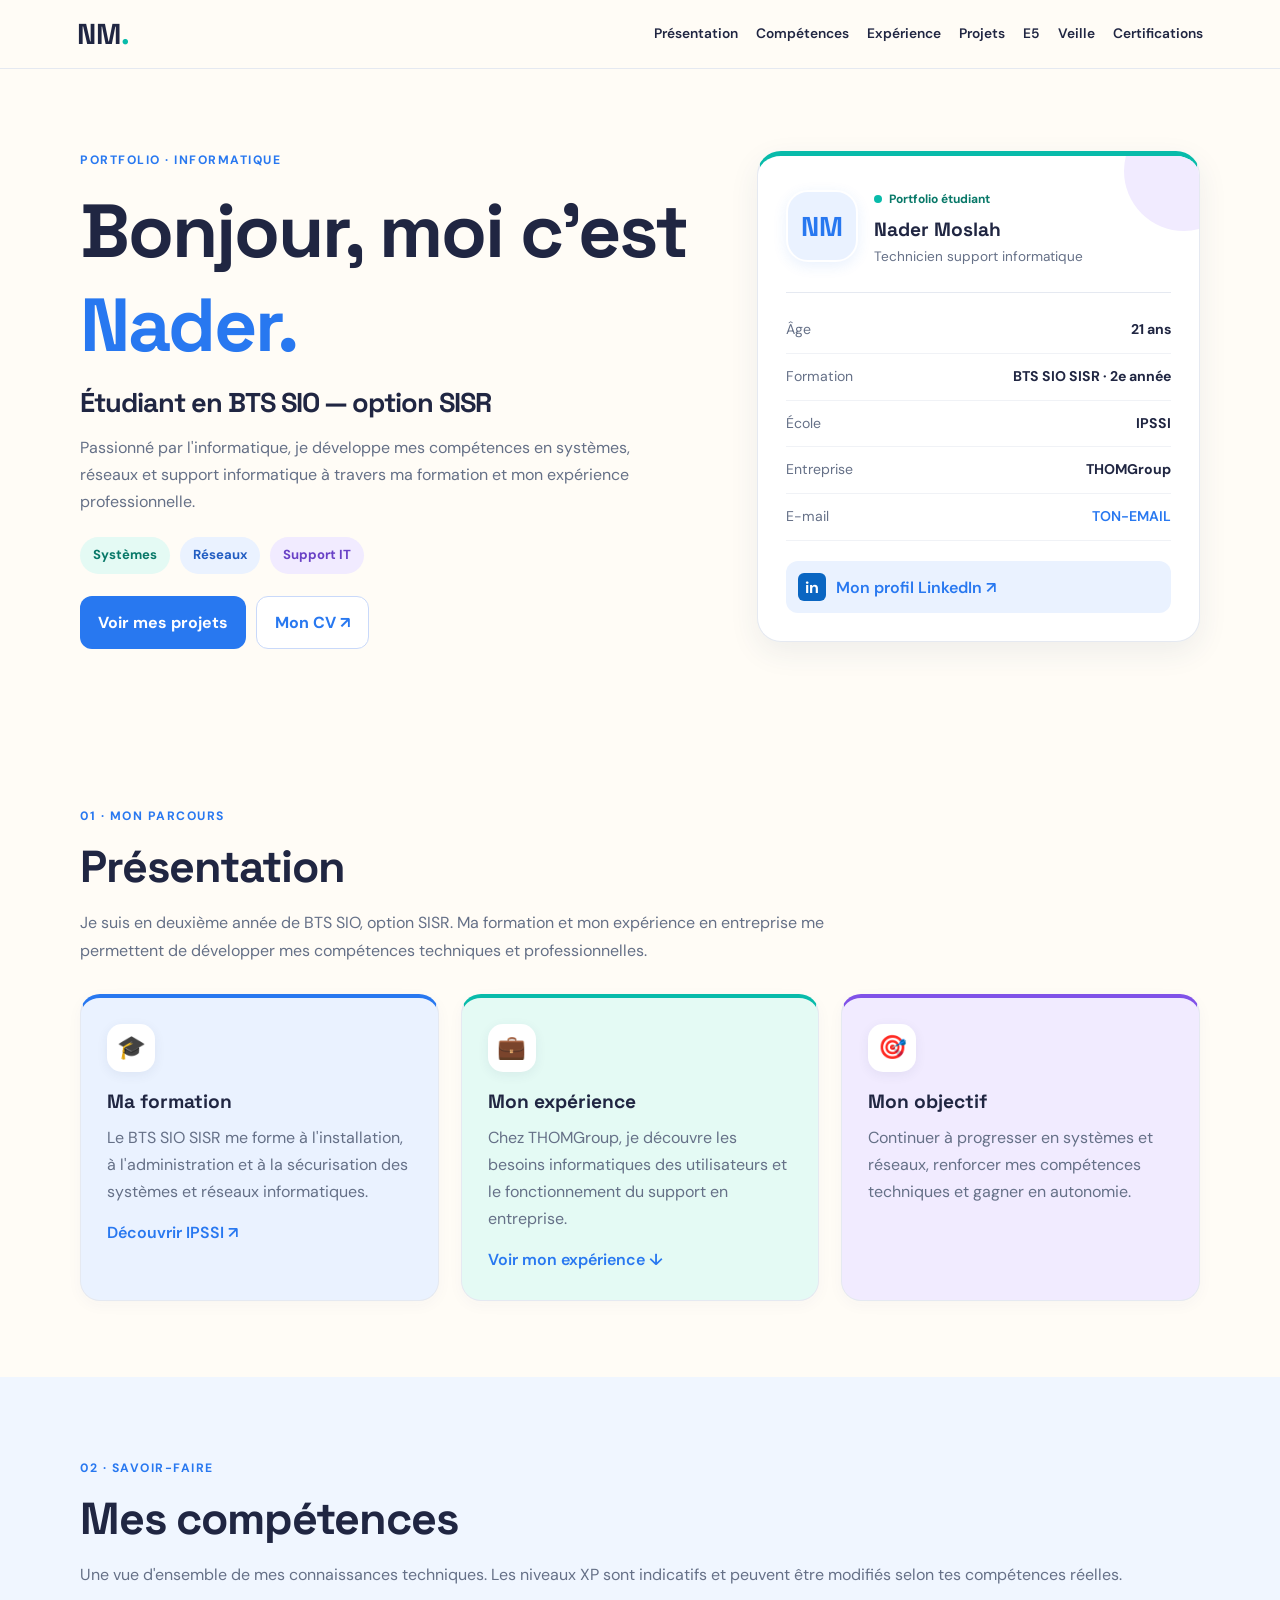
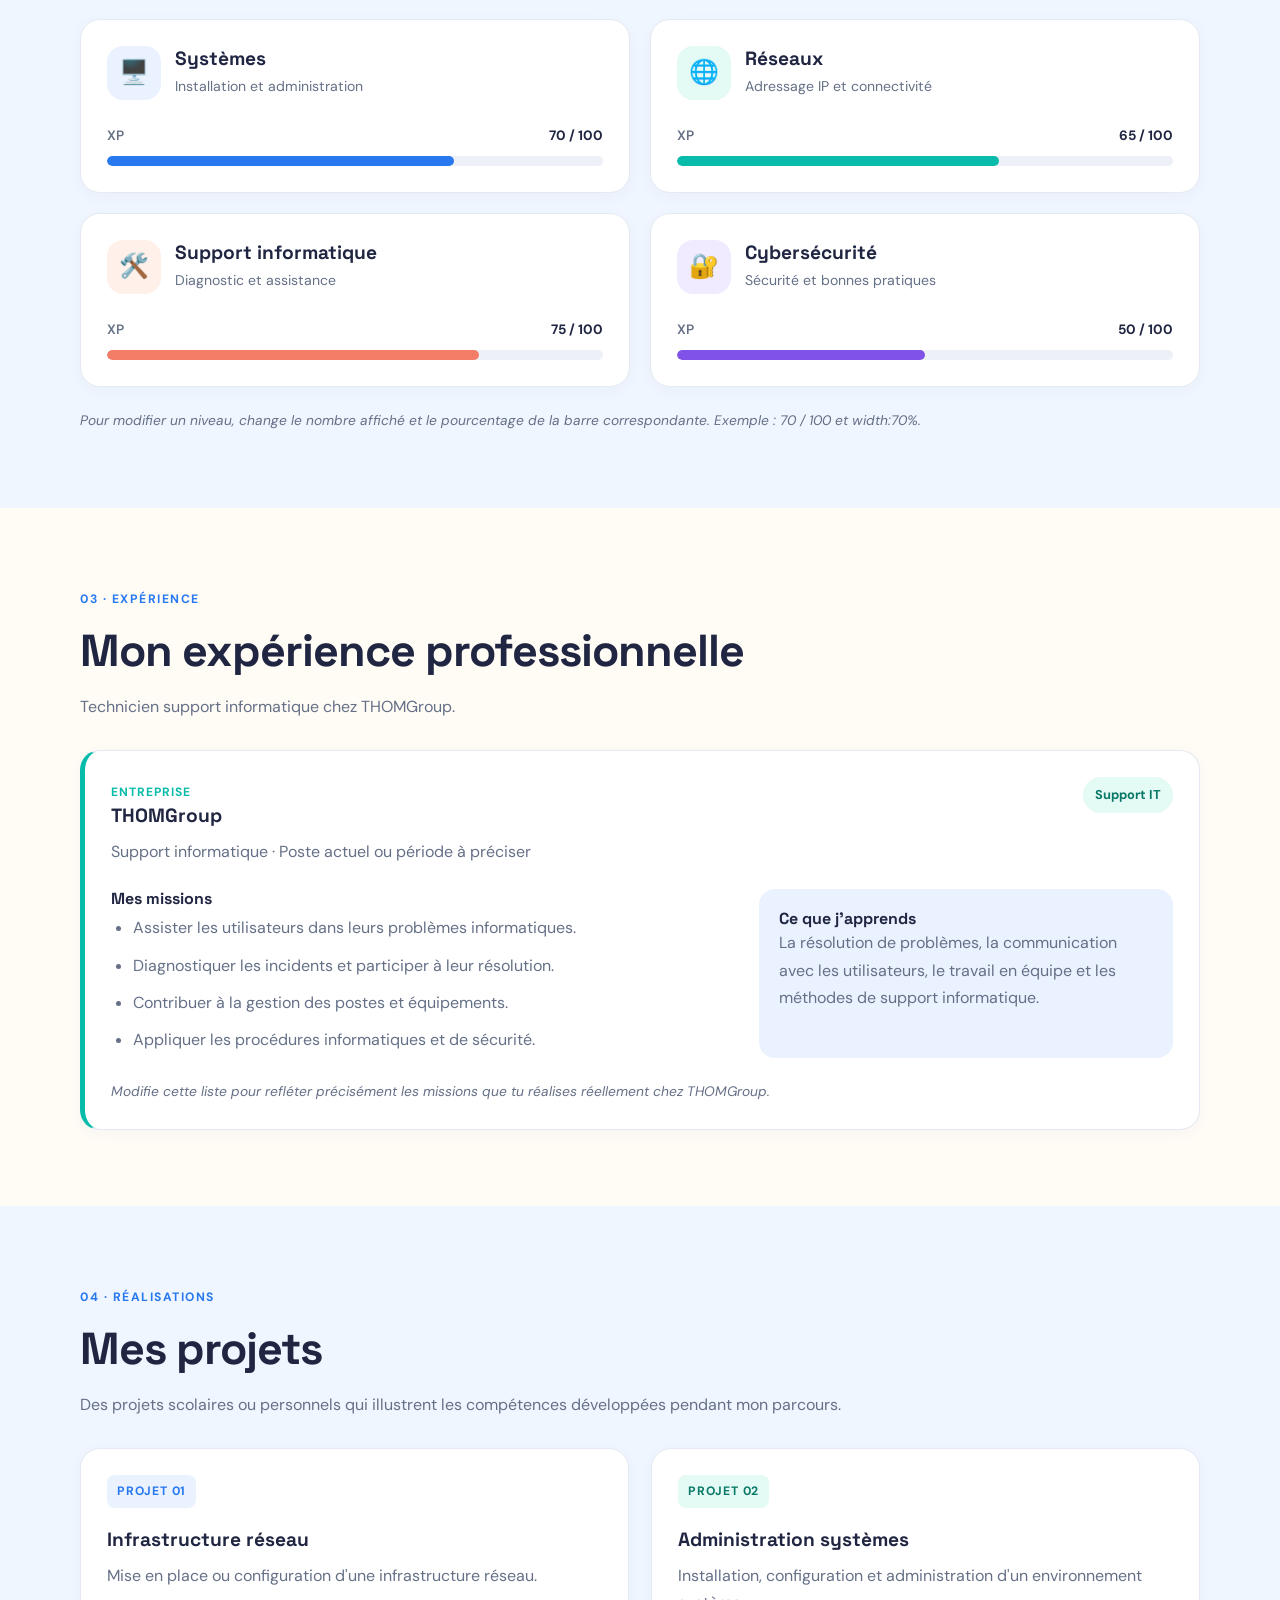
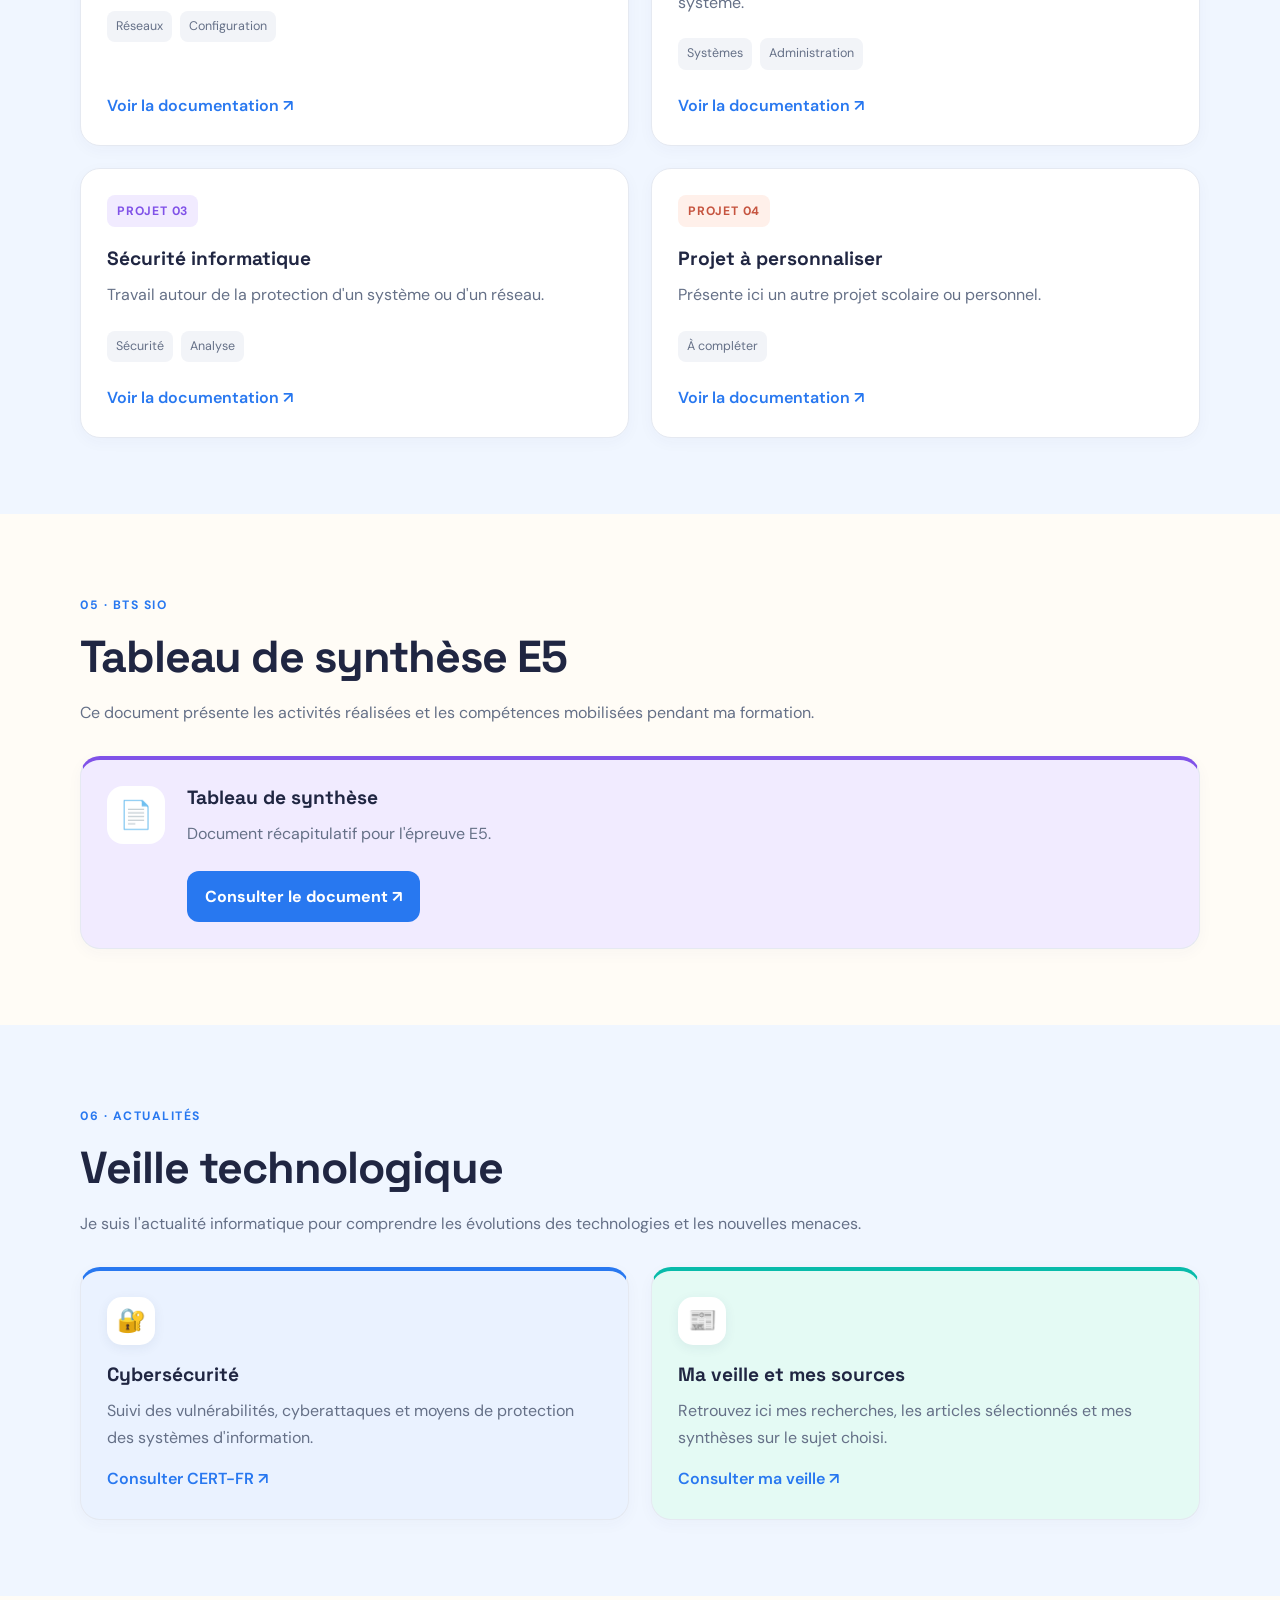
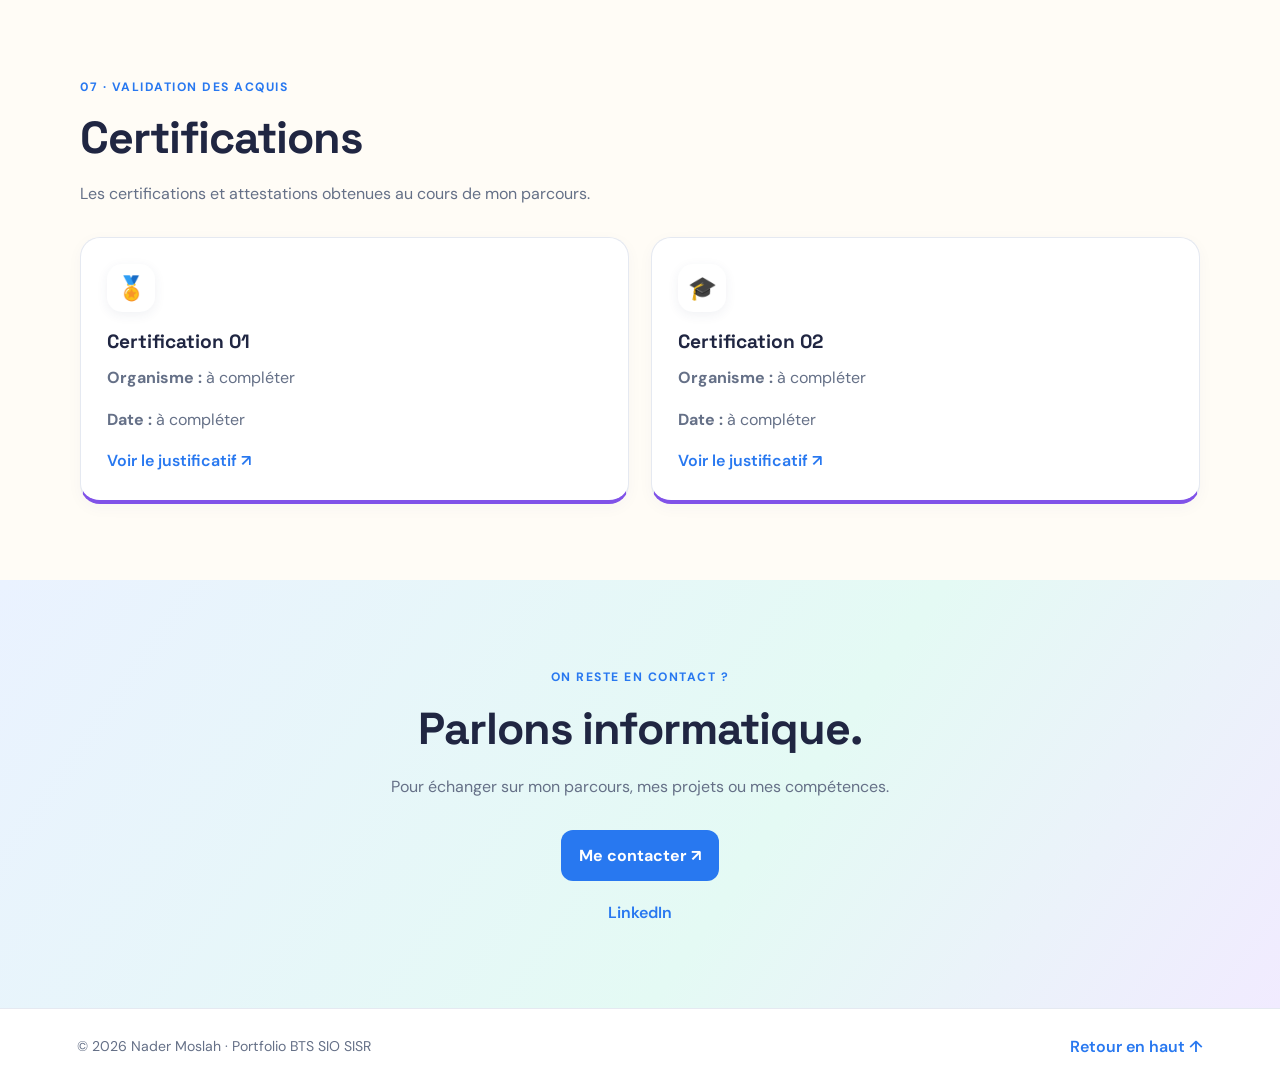
==== commit a1c63b89: "Implement scroll progress and reveal animations Added a script for scroll progress and animations." ====
--- a/index.html
+++ b/index.html
@@ -431,5 +431,162 @@
   <a href="#accueil">Retour en haut ↑</a>
 </footer>
 
+<script>
+(() => {
+
+  const reduceMotion = window.matchMedia(
+    '(prefers-reduced-motion: reduce)'
+  ).matches;
+
+  const navLinks = [
+    ...document.querySelectorAll('nav a[href^="#"]')
+  ];
+
+  const sections = [
+    ...document.querySelectorAll('main section[id]')
+  ];
+
+  const revealTargets = [
+    ...document.querySelectorAll(
+      '.section-heading, ' +
+      '.presentation-card, ' +
+      '.skill-card, ' +
+      '.experience-card, ' +
+      '.project-card, ' +
+      '.document-card, ' +
+      '.two-columns > .card, ' +
+      '.certification-card'
+    )
+  ];
+
+  // ANIMATIONS AU DÉFILEMENT
+
+  if (!reduceMotion && 'IntersectionObserver' in window) {
+
+    revealTargets.forEach((element, index) => {
+
+      element.classList.add('reveal');
+
+      if (element.classList.contains('card')) {
+        element.style.setProperty(
+          '--reveal-delay',
+          `${(index % 3) * 75}ms`
+        );
+      }
+
+    });
+
+    document.documentElement.classList.add('js-motion');
+
+    const revealObserver = new IntersectionObserver(
+      (entries, observer) => {
+
+        entries.forEach(({ target, isIntersecting }) => {
+
+          if (!isIntersecting) return;
+
+          target.classList.add('is-visible');
+          observer.unobserve(target);
+
+        });
+
+      },
+      {
+        threshold: 0.08,
+        rootMargin: '0px 0px -25px 0px'
+      }
+    );
+
+    revealTargets.forEach(element => {
+      revealObserver.observe(element);
+    });
+
+    // ANIMATION DES BARRES XP
+
+    const skills = document.querySelector('#competences');
+
+    if (skills) {
+
+      const skillsObserver = new IntersectionObserver(
+        (entries, observer) => {
+
+          if (!entries[0].isIntersecting) return;
+
+          skills.querySelectorAll('.xp-fill').forEach(bar => {
+            bar.classList.add('is-filled');
+          });
+
+          observer.disconnect();
+
+        },
+        { threshold: 0.18 }
+      );
+
+      skillsObserver.observe(skills);
+    }
+
+  }
+
+  // PROGRESSION DE LECTURE ET MENU ACTIF
+
+  let scrollScheduled = false;
+
+  const updateScroll = () => {
+
+    const scrollable =
+      document.documentElement.scrollHeight - window.innerHeight;
+
+    const progress = scrollable > 0
+      ? window.scrollY / scrollable
+      : 0;
+
+    document.querySelector('.topbar')?.style.setProperty(
+      '--scroll-progress',
+      Math.min(1, Math.max(0, progress))
+    );
+
+    let current = sections[0]?.id;
+
+    for (const section of sections) {
+      if (section.getBoundingClientRect().top <= 170) {
+        current = section.id;
+      }
+    }
+
+    navLinks.forEach(link => {
+
+      const active =
+        link.getAttribute('href') === `#${current}`;
+
+      link.classList.toggle('is-active', active);
+
+      if (active) {
+        link.setAttribute('aria-current', 'location');
+      } else {
+        link.removeAttribute('aria-current');
+      }
+
+    });
+
+    scrollScheduled = false;
+  };
+
+  window.addEventListener('scroll', () => {
+
+    if (scrollScheduled) return;
+
+    scrollScheduled = true;
+
+    window.requestAnimationFrame(updateScroll);
+
+  }, { passive: true });
+
+  window.addEventListener('resize', updateScroll);
+
+  updateScroll();
+
+})();
+</script>
+
 </body>
 </html>
--- a/style.css
+++ b/style.css
@@ -1,1383 +1,799 @@
 
-/* ==========================================
-   PORTFOLIO NADER MOSLAH
-   BTS SIO SISR - THOMGROUP - IPSSI
-   ========================================== */
-
-/* 1. COULEURS ET BASE */
+@import url('https://fonts.googleapis.com/css2?family=DM+Sans:wght@400;500;600;700&family=Space+Grotesk:wght@400;500;600;700&display=swap');
 
 :root {
-    --bg: #10101c;
-    --bg-alt: #151525;
-    --card: #1c1c31;
-    --card-hover: #24243d;
-
-    --text: #f5f5ff;
-    --muted: #a7a7c3;
-    --border: rgba(255, 255, 255, 0.10);
-
-    --purple: #a855f7;
-    --purple-light: #c084fc;
-    --cyan: #22d3ee;
-    --orange: #fb923c;
-    --green: #4ade80;
-    --pink: #f472b6;
-
-    --radius: 18px;
-    --container: 1120px;
+  --bg: #FFFCF6;
+  --white: #FFFFFF;
+  --text: #202642;
+  --muted: #657087;
+  --blue: #2878F0;
+  --turquoise: #08BBAA;
+  --purple: #8052E8;
+  --coral: #F47D68;
+  --yellow: #FFD76B;
+  --soft-blue: #EAF2FF;
+  --soft-mint: #E4FAF4;
+  --soft-purple: #F1EBFF;
+  --soft-coral: #FFF0EA;
+  --line: #E5E9F1;
+  --shadow: 0 10px 30px rgba(44, 61, 104, 0.08);
+  --radius: 20px;
 }
 
 * {
-    margin: 0;
-    padding: 0;
-    box-sizing: border-box;
+  box-sizing: border-box;
+  margin: 0;
+  padding: 0;
 }
 
 html {
-    scroll-behavior: smooth;
-    scroll-padding-top: 110px;
+  scroll-behavior: smooth;
+  scroll-padding-top: 90px;
 }
 
 body {
-    font-family: Inter, "Segoe UI", Arial, sans-serif;
-    background: var(--bg);
-    color: var(--text);
-    line-height: 1.7;
-    overflow-x: hidden;
+  background: var(--bg);
+  color: var(--text);
+  font-family: 'DM Sans', sans-serif;
+  line-height: 1.7;
 }
 
 a {
-    color: inherit;
-    text-decoration: none;
+  color: var(--blue);
+  text-decoration: none;
+  font-weight: 600;
+  transition: color 0.2s;
+}
+
+a:hover {
+  color: var(--purple);
+}
+
+h1, h2, h3, h4 {
+  font-family: 'Space Grotesk', sans-serif;
+  line-height: 1.25;
+}
+
+h1 {
+  font-size: clamp(2.8rem, 6vw, 4.7rem);
+  letter-spacing: -2px;
+  margin-bottom: 14px;
+}
+
+h1 span {
+  color: var(--blue);
+}
+
+h2 {
+  font-size: clamp(2rem, 4vw, 2.8rem);
+  letter-spacing: -1px;
+  margin-bottom: 14px;
+}
+
+h3 {
+  font-size: 1.2rem;
+  margin-bottom: 10px;
 }
 
 p {
-    color: var(--muted);
-}
-
-h1, h2, h3, h4 {
-    line-height: 1.3;
-}
-
-h3 {
-    margin-bottom: 14px;
-}
-
-.container {
-    width: min(var(--container), calc(100% - 48px));
-    margin-inline: auto;
-}
-
-.accent {
-    color: var(--cyan);
-}
-
-.gradient-text {
-    background: linear-gradient(
-        100deg,
-        var(--purple-light),
-        var(--cyan),
-        var(--green)
-    );
-    -webkit-background-clip: text;
-    background-clip: text;
-    color: transparent;
-}
+  color: var(--muted);
+  margin-bottom: 14px;
+}
+
+p:last-child {
+  margin-bottom: 0;
+}
+
+/* NAVIGATION */
+
+.topbar {
+  position: sticky;
+  top: 0;
+  z-index: 20;
+  display: flex;
+  align-items: center;
+  justify-content: space-between;
+  gap: 24px;
+  padding: 16px 6%;
+  background: rgba(255, 252, 246, 0.96);
+  border-bottom: 1px solid var(--line);
+  backdrop-filter: blur(12px);
+}
+
+.logo {
+  flex-shrink: 0;
+  color: var(--text);
+  font: 700 1.8rem 'Space Grotesk', sans-serif;
+}
+
+.logo span {
+  color: var(--turquoise);
+}
+
+nav {
+  display: flex;
+  flex-wrap: wrap;
+  gap: 10px 18px;
+}
+
+nav a {
+  color: var(--text);
+  font-size: 0.86rem;
+}
+
+nav a:hover {
+  color: var(--blue);
+}
+
+/* SECTIONS */
 
 .section {
-    padding: 100px 0;
-}
-
-.section-alt {
-    background: var(--bg-alt);
+  width: min(1120px, 88%);
+  margin: auto;
+  padding: 76px 0;
 }
 
 .section-heading {
-    max-width: 720px;
-    margin-bottom: 42px;
-}
-
-.section-heading h2 {
-    font-size: clamp(2rem, 4vw, 3rem);
-    letter-spacing: -1.5px;
-    margin-bottom: 12px;
-}
-
-.section-heading > p {
-    font-size: 0.98rem;
-}
-
-.section-number,
+  max-width: 760px;
+  margin-bottom: 30px;
+}
+
 .eyebrow {
-    display: inline-block;
-    color: var(--cyan);
-    font-size: 0.74rem;
-    font-weight: 800;
-    letter-spacing: 1.8px;
-    margin-bottom: 14px;
-}
-
-.subsection-heading {
-    margin-top: 65px;
-    margin-bottom: 28px;
-}
-
-.subsection-heading h3 {
-    font-size: 1.65rem;
-    margin-bottom: 10px;
-}
-
-/* 2. NAVIGATION */
-
-.header {
-    position: sticky;
-    top: 0;
-    z-index: 100;
-    background: rgba(16, 16, 28, 0.94);
-    border-bottom: 1px solid var(--border);
-    backdrop-filter: blur(18px);
-}
-
-.navbar {
-    min-height: 78px;
-    display: flex;
-    justify-content: space-between;
-    align-items: center;
-    gap: 25px;
-}
-
-.logo {
-    font-size: 1.65rem;
-    font-weight: 900;
-    letter-spacing: -2px;
-    flex-shrink: 0;
-}
-
-.logo span {
-    color: var(--cyan);
-}
-
-.nav-links {
-    display: flex;
-    align-items: center;
-    gap: 22px;
-    list-style: none;
-}
-
-.nav-links a {
-    color: var(--muted);
-    font-size: 0.81rem;
-    font-weight: 650;
-    transition: color 0.2s ease;
-}
-
-.nav-links a:hover {
-    color: var(--cyan);
-}
-
-/* 3. BOUTONS */
-
-.btn {
-    display: inline-flex;
-    align-items: center;
-    justify-content: center;
-    gap: 9px;
-    padding: 12px 19px;
-    min-height: 46px;
-    border: 1px solid transparent;
-    border-radius: 10px;
-    font-size: 0.86rem;
-    font-weight: 800;
+  display: inline-block;
+  margin-bottom: 13px;
+  color: var(--blue);
+  font-size: 0.76rem;
+  font-weight: 700;
+  letter-spacing: 1.5px;
+}
+
+/* HERO */
+
+.hero {
+  display: grid;
+  grid-template-columns: 1.2fr 0.85fr;
+  align-items: center;
+  gap: 52px;
+  min-height: 610px;
+}
+
+.hero h2 {
+  font-size: clamp(1.3rem, 3vw, 1.7rem);
+}
+
+.hero-content > p {
+  max-width: 610px;
+}
+
+.tag-list,
+.actions {
+  display: flex;
+  flex-wrap: wrap;
+  gap: 10px;
+  margin-top: 22px;
+}
+
+.tag-list span {
+  padding: 7px 13px;
+  background: var(--soft-mint);
+  color: #087868;
+  border-radius: 30px;
+  font-size: 0.82rem;
+  font-weight: 700;
+}
+
+.tag-list span:nth-child(2) {
+  background: var(--soft-blue);
+  color: #225DC2;
+}
+
+.tag-list span:nth-child(3) {
+  background: var(--soft-purple);
+  color: #6941C6;
+}
+
+.button {
+  display: inline-flex;
+  align-items: center;
+  justify-content: center;
+  padding: 12px 18px;
+  border-radius: 12px;
+  font-weight: 700;
+  transition: transform 0.2s, box-shadow 0.2s;
+}
+
+.button:hover {
+  transform: translateY(-2px);
+  box-shadow: var(--shadow);
+}
+
+.primary {
+  background: var(--blue);
+  color: white;
+}
+
+.primary:hover {
+  background: #155FCB;
+  color: white;
+}
+
+.secondary {
+  background: white;
+  color: var(--blue);
+  border: 1px solid #C9D9FA;
+}
+
+/* PROFILE */
+
+.profile-card {
+  position: relative;
+  padding: 28px;
+  background: var(--white);
+  border: 1px solid var(--line);
+  border-top: 5px solid var(--turquoise);
+  border-radius: 24px;
+  box-shadow: var(--shadow);
+  overflow: hidden;
+}
+
+.profile-card::after {
+  content: "";
+  position: absolute;
+  top: -45px;
+  right: -45px;
+  width: 120px;
+  height: 120px;
+  background: var(--soft-purple);
+  border-radius: 50%;
+  z-index: 0;
+}
+
+.profile-top {
+  position: relative;
+  z-index: 1;
+  display: flex;
+  align-items: center;
+  gap: 16px;
+  margin-bottom: 24px;
+}
+
+.avatar {
+  display: grid;
+  place-items: center;
+  flex-shrink: 0;
+  width: 72px;
+  height: 72px;
+  background: var(--soft-blue);
+  color: var(--blue);
+  border: 2px solid white;
+  border-radius: 22px;
+  font: 700 1.7rem 'Space Grotesk', sans-serif;
+  box-shadow: 0 4px 14px rgba(40, 120, 240, 0.1);
+}
+
+.profile-top h3 {
+  margin: 6px 0 3px;
+}
+
+.profile-top p {
+  font-size: 0.85rem;
+}
+
+.status {
+  color: #087868;
+  font-size: 0.75rem;
+  font-weight: 700;
+}
+
+.status-dot {
+  display: inline-block;
+  width: 8px;
+  height: 8px;
+  margin-right: 4px;
+  background: var(--turquoise);
+  border-radius: 50%;
+}
+
+.profile-details {
+  border-top: 1px solid var(--line);
+  padding-top: 14px;
+}
+
+.profile-item {
+  display: flex;
+  justify-content: space-between;
+  align-items: flex-start;
+  gap: 14px;
+  padding: 11px 0;
+  border-bottom: 1px solid #F0F2F6;
+  font-size: 0.88rem;
+}
+
+.profile-label {
+  color: var(--muted);
+  flex-shrink: 0;
+}
+
+.profile-item strong,
+.profile-item a {
+  text-align: right;
+  overflow-wrap: anywhere;
+}
+
+.linkedin-link {
+  display: flex;
+  align-items: center;
+  gap: 10px;
+  margin-top: 20px;
+  padding: 12px;
+  background: var(--soft-blue);
+  border-radius: 12px;
+}
+
+.linkedin-link span {
+  display: grid;
+  place-items: center;
+  width: 28px;
+  height: 28px;
+  background: #0A66C2;
+  color: white;
+  border-radius: 6px;
+  font-weight: 700;
+}
+
+/* PRESENTATION CARDS */
+
+.presentation-grid,
+.two-columns {
+  display: grid;
+  grid-template-columns: repeat(2, minmax(0, 1fr));
+  gap: 22px;
+}
+
+.presentation-grid {
+  grid-template-columns: repeat(3, minmax(0, 1fr));
+}
+
+.card {
+  padding: 26px;
+  background: var(--white);
+  border: 1px solid var(--line);
+  border-radius: var(--radius);
+  box-shadow: 0 4px 16px rgba(44, 61, 104, 0.035);
+  transition: transform 0.2s, box-shadow 0.2s;
+}
+
+.card:hover {
+  transform: translateY(-4px);
+  box-shadow: var(--shadow);
+}
+
+.card-icon {
+  display: grid;
+  place-items: center;
+  width: 48px;
+  height: 48px;
+  margin-bottom: 18px;
+  background: white;
+  border-radius: 15px;
+  font-size: 1.45rem;
+  box-shadow: 0 3px 12px rgba(44, 61, 104, 0.07);
+}
+
+.blue-card {
+  background: var(--soft-blue);
+  border-top: 4px solid var(--blue);
+}
+
+.mint-card {
+  background: var(--soft-mint);
+  border-top: 4px solid var(--turquoise);
+}
+
+.purple-card {
+  background: var(--soft-purple);
+  border-top: 4px solid var(--purple);
+}
+
+.coral-card {
+  background: var(--soft-coral);
+  border-top: 4px solid var(--coral);
+}
+
+/* SECTION BACKGROUNDS */
+
+.tinted {
+  width: 100%;
+  padding-right: 6%;
+  padding-left: 6%;
+  background: #F0F6FF;
+}
+
+.tinted > .section-heading,
+.tinted > .skills-grid,
+.tinted > .projects-grid,
+.tinted > .two-columns,
+.tinted > .note {
+  max-width: 1120px;
+  margin-right: auto;
+  margin-left: auto;
+}
+
+.tinted > .section-heading {
+  margin-bottom: 30px;
+}
+
+/* SKILLS + XP */
+
+.skills-grid {
+  display: grid;
+  grid-template-columns: repeat(2, minmax(0, 1fr));
+  gap: 20px;
+}
+
+.skill-card {
+  background: white;
+}
+
+.skill-heading {
+  display: flex;
+  align-items: center;
+  gap: 14px;
+  margin-bottom: 24px;
+}
+
+.skill-heading h3 {
+  margin-bottom: 4px;
+}
+
+.skill-heading p {
+  font-size: 0.88rem;
+}
+
+.skill-icon {
+  display: grid;
+  place-items: center;
+  flex-shrink: 0;
+  width: 54px;
+  height: 54px;
+  border-radius: 16px;
+  font-size: 1.5rem;
+}
+
+.blue-icon {
+  background: var(--soft-blue);
+}
+
+.mint-icon {
+  background: var(--soft-mint);
+}
+
+.coral-icon {
+  background: var(--soft-coral);
+}
+
+.purple-icon {
+  background: var(--soft-purple);
+}
+
+.xp-label {
+  display: flex;
+  justify-content: space-between;
+  gap: 12px;
+  margin-bottom: 9px;
+  font-size: 0.85rem;
+}
+
+.xp-label span {
+  color: var(--muted);
+  font-weight: 600;
+}
+
+.xp-label strong {
+  color: var(--text);
+}
+
+.xp-track {
+  width: 100%;
+  height: 10px;
+  background: #EDF0F6;
+  border-radius: 20px;
+  overflow: hidden;
+}
+
+.xp-fill {
+  height: 100%;
+  border-radius: 20px;
+}
+
+.xp-blue {
+  background: var(--blue);
+}
+
+.xp-mint {
+  background: var(--turquoise);
+}
+
+.xp-coral {
+  background: var(--coral);
+}
+
+.xp-purple {
+  background: var(--purple);
+}
+
+.note {
+  margin-top: 22px;
+  font-size: 0.86rem;
+  font-style: italic;
+}
+
+/* EXPERIENCE */
+
+.experience-card {
+  border-left: 5px solid var(--turquoise);
+}
+
+.experience-title {
+  display: flex;
+  justify-content: space-between;
+  align-items: flex-start;
+  flex-wrap: wrap;
+  gap: 16px;
+  margin-bottom: 24px;
+}
+
+.mini-label {
+  color: var(--turquoise);
+  font-size: 0.75rem;
+  font-weight: 700;
+  letter-spacing: 1px;
+}
+
+.pill {
+  padding: 7px 12px;
+  background: var(--soft-mint);
+  color: #087868;
+  border-radius: 30px;
+  font-size: 0.8rem;
+  font-weight: 700;
+}
+
+.experience-content {
+  display: grid;
+  grid-template-columns: 1.2fr 0.8fr;
+  gap: 28px;
+}
+
+.clean-list {
+  padding-left: 22px;
+  color: var(--muted);
+}
+
+.clean-list li {
+  padding: 5px 0;
+}
+
+.highlight-box {
+  padding: 20px;
+  background: var(--soft-blue);
+  border-radius: 16px;
+}
+
+/* PROJECTS */
+
+.projects-grid {
+  display: grid;
+  grid-template-columns: repeat(2, minmax(0, 1fr));
+  gap: 22px;
+}
+
+.project-card {
+  display: flex;
+  flex-direction: column;
+  align-items: flex-start;
+  background: white;
+}
+
+.project-number {
+  margin-bottom: 20px;
+  padding: 6px 10px;
+  border-radius: 8px;
+  font-size: 0.76rem;
+  font-weight: 700;
+  letter-spacing: 0.8px;
+}
+
+.blue-number {
+  background: var(--soft-blue);
+  color: var(--blue);
+}
+
+.mint-number {
+  background: var(--soft-mint);
+  color: #087868;
+}
+
+.purple-number {
+  background: var(--soft-purple);
+  color: var(--purple);
+}
+
+.coral-number {
+  background: var(--soft-coral);
+  color: #C6543F;
+}
+
+.project-meta {
+  display: flex;
+  flex-wrap: wrap;
+  gap: 8px;
+  margin: 8px 0 22px;
+}
+
+.project-meta span {
+  padding: 5px 9px;
+  background: #F2F4F8;
+  border-radius: 8px;
+  color: var(--muted);
+  font-size: 0.78rem;
+}
+
+.project-card > a {
+  margin-top: auto;
+}
+
+/* DOCUMENTS AND CERTIFICATIONS */
+
+.document-card {
+  display: flex;
+  align-items: flex-start;
+  gap: 22px;
+}
+
+.document-icon {
+  display: grid;
+  place-items: center;
+  flex-shrink: 0;
+  width: 58px;
+  height: 58px;
+  background: white;
+  border-radius: 16px;
+  font-size: 1.7rem;
+}
+
+.document-info .button {
+  margin-top: 10px;
+}
+
+.certification-card {
+  border-bottom: 4px solid var(--purple);
+}
+
+/* CONTACT */
+
+.contact-section {
+  padding: 82px 6%;
+  background: linear-gradient(125deg, #EAF2FF, #E4FAF4 60%, #F1EBFF);
+}
+
+.contact-inner {
+  width: min(760px, 100%);
+  margin: auto;
+  text-align: center;
+}
+
+.contact-inner h2 {
+  margin-bottom: 16px;
+}
+
+.contact-button {
+  margin-top: 16px;
+  background: var(--blue);
+  color: white;
+}
+
+.contact-button:hover {
+  color: white;
+}
+
+.contact-link {
+  display: block;
+  width: fit-content;
+  margin: 18px auto 0;
+}
+
+/* FOOTER */
+
+footer {
+  display: flex;
+  justify-content: space-between;
+  align-items: center;
+  gap: 16px;
+  flex-wrap: wrap;
+  padding: 24px 6%;
+  background: white;
+  border-top: 1px solid var(--line);
+}
+
+footer p {
+  margin: 0;
+  font-size: 0.88rem;
+}
+
+/* RESPONSIVE */
+
+@media (max-width: 950px) {
+  .hero {
+    gap: 28px;
+  }
+
+  .presentation-grid {
+    grid-template-columns: 1fr 1fr;
+  }
+
+  .experience-content {
+    grid-template-columns: 1fr;
+  }
+}
+
+@media (max-width: 720px) {
+  .topbar {
+    position: relative;
+    align-items: flex-start;
+    flex-direction: column;
+    padding: 16px 6%;
+  }
+
+  nav {
+    gap: 10px 14px;
+  }
+
+  nav a {
+    font-size: 0.82rem;
+  }
+
+  .hero {
+    grid-template-columns: 1fr;
+    min-height: auto;
+    padding-top: 52px;
+  }
+
+  .section {
+    padding-top: 56px;
+    padding-bottom: 56px;
+  }
+
+  .presentation-grid,
+  .two-columns,
+  .skills-grid,
+  .projects-grid {
+    grid-template-columns: 1fr;
+  }
+
+  .tinted {
+    padding-right: 6%;
+    padding-left: 6%;
+  }
+
+  .document-card {
+    flex-direction: column;
+  }
+
+  footer {
+    flex-direction: column;
     text-align: center;
-    cursor: pointer;
-    transition:
-        transform 0.25s ease,
-        box-shadow 0.25s ease,
-        background 0.25s ease;
-}
-
-.btn:hover {
-    transform: translateY(-3px);
-}
-
-.btn-primary {
-    color: white;
-    background: linear-gradient(110deg, #9333ea, #6366f1);
-    box-shadow: 0 7px 22px rgba(147, 51, 234, 0.18);
-}
-
-.btn-primary:hover {
-    box-shadow: 0 10px 28px rgba(147, 51, 234, 0.35);
-}
-
-.btn-secondary {
-    color: var(--text);
-    border-color: var(--border);
-    background: rgba(255, 255, 255, 0.035);
-}
-
-.btn-secondary:hover {
-    border-color: var(--cyan);
-}
-
-.btn-small {
-    min-height: 39px;
-    padding: 9px 13px;
-    font-size: 0.78rem;
-}
-
-/* 4. ACCUEIL */
-
-.hero {
-    min-height: 670px;
-    display: flex;
-    align-items: center;
-    position: relative;
-    padding: 75px 0 90px;
-    overflow: hidden;
-    background:
-        radial-gradient(
-            ellipse at 85% 30%,
-            rgba(139, 92, 246, 0.16),
-            transparent 40%
-        ),
-        radial-gradient(
-            ellipse at 5% 90%,
-            rgba(34, 211, 238, 0.08),
-            transparent 35%
-        ),
-        var(--bg);
-}
-
-.hero-grid {
-    display: grid;
-    grid-template-columns: 1.05fr 0.95fr;
-    align-items: center;
-    gap: 40px;
-}
-
-.hero-content {
-    position: relative;
-    z-index: 2;
-}
-
-.status {
-    display: inline-flex;
-    align-items: center;
-    gap: 9px;
-    padding: 7px 12px;
-    border: 1px solid rgba(74, 222, 128, 0.2);
-    border-radius: 30px;
-    background: rgba(74, 222, 128, 0.06);
-    color: var(--green);
-    font-size: 0.79rem;
-    font-weight: 750;
-    margin-bottom: 24px;
-}
-
-.status-dot {
-    width: 8px;
-    height: 8px;
-    border-radius: 50%;
-    background: var(--green);
-    box-shadow: 0 0 12px var(--green);
-    flex-shrink: 0;
-}
-
-.hero h1 {
-    font-size: clamp(2.7rem, 5vw, 4.4rem);
-    letter-spacing: -2.5px;
-    line-height: 1.1;
-    margin-bottom: 22px;
-}
-
-.hero-description {
-    max-width: 590px;
-    margin-bottom: 14px;
-    font-size: 0.98rem;
-}
-
-.hero-buttons {
-    display: flex;
-    flex-wrap: wrap;
-    gap: 12px;
-    margin-top: 25px;
-}
-
-.hero-tags,
-.tag-list {
-    display: flex;
-    flex-wrap: wrap;
-    gap: 8px;
-}
-
-.hero-tags {
-    margin-top: 25px;
-}
-
-.hero-tags span,
-.tag-list span {
-    padding: 5px 10px;
-    border: 1px solid var(--border);
-    border-radius: 7px;
-    background: rgba(255, 255, 255, 0.035);
-    color: #d5d5ec;
-    font-size: 0.73rem;
-}
-
-/* 5. TERMINAL ET ILLUSTRATION */
-
-.hero-visual {
-    position: relative;
-    min-height: 420px;
-    display: flex;
-    justify-content: center;
-    align-items: center;
-}
-
-.visual-glow {
-    position: absolute;
-    width: 300px;
-    height: 300px;
-    border-radius: 50%;
-    background: rgba(139, 92, 246, 0.18);
-    filter: blur(90px);
-}
-
-.terminal {
-    position: relative;
-    z-index: 2;
-    width: min(100%, 410px);
-    border: 1px solid rgba(192, 132, 252, 0.3);
-    border-radius: 15px;
-    background: #151525;
-    box-shadow: 0 25px 70px rgba(0, 0, 0, 0.35);
-    overflow: hidden;
-    transform: rotate(-2deg);
-}
-
-.terminal-header {
-    position: relative;
-    display: flex;
-    justify-content: center;
-    align-items: center;
-    height: 43px;
-    border-bottom: 1px solid var(--border);
-    color: var(--muted);
-    font-family: monospace;
-    font-size: 0.74rem;
-}
-
-.terminal-dots {
-    position: absolute;
-    left: 14px;
-    display: flex;
-    gap: 6px;
-}
-
-.terminal-dots span {
-    width: 8px;
-    height: 8px;
-    border-radius: 50%;
-    background: #fb7185;
-}
-
-.terminal-dots span:nth-child(2) {
-    background: #fbbf24;
-}
-
-.terminal-dots span:nth-child(3) {
-    background: var(--green);
-}
-
-.terminal-body {
-    padding: 25px;
-    font: 0.81rem/1.9 "Courier New", monospace;
-}
-
-.purple-text {
-    color: var(--purple-light);
-}
-
-.cyan-text {
-    color: var(--cyan);
-}
-
-.green-text {
-    color: var(--green);
-}
-
-.muted-text {
-    color: #9696b5;
-}
-
-.cursor {
-    animation: blink 1s steps(2, start) infinite;
-}
-
-@keyframes blink {
-    to {
-        visibility: hidden;
-    }
-}
-
-.floating-card {
-    position: absolute;
-    z-index: 3;
-    display: flex;
-    align-items: center;
-    gap: 10px;
-    padding: 11px 14px;
-    border: 1px solid var(--border);
-    border-radius: 12px;
-    background: #202038;
-    box-shadow: 0 12px 35px rgba(0, 0, 0, 0.25);
-    animation: float 5s ease-in-out infinite;
-}
-
-.floating-top {
-    top: 34px;
-    right: -8px;
-}
-
-.floating-bottom {
-    bottom: 32px;
-    left: -10px;
-    animation-delay: -2.5s;
-}
-
-.floating-icon {
-    width: 36px;
-    height: 36px;
-    display: grid;
-    place-items: center;
-    border-radius: 9px;
-    font-weight: 900;
-}
-
-.floating-card strong,
-.floating-card small {
-    display: block;
-}
-
-.floating-card strong {
-    font-size: 0.78rem;
-}
-
-.floating-card small {
-    color: var(--muted);
-    font-size: 0.68rem;
-}
-
-@keyframes float {
-    0%, 100% { transform: translateY(0); }
-    50% { transform: translateY(-8px); }
-}
-
-/* 6. COULEURS DES CARTES ET BADGES */
-
-.purple-bg {
-    color: var(--purple-light);
-    background: rgba(168, 85, 247, 0.14);
-}
-
-.cyan-bg {
-    color: var(--cyan);
-    background: rgba(34, 211, 238, 0.12);
-}
-
-.orange-bg {
-    color: var(--orange);
-    background: rgba(251, 146, 60, 0.12);
-}
-
-.green-bg {
-    color: var(--green);
-    background: rgba(74, 222, 128, 0.12);
-}
-
-.purple-text {
-    color: var(--purple-light);
-}
-
-.cyan-text {
-    color: var(--cyan);
-}
-
-.orange-text {
-    color: var(--orange);
-}
-
-.pill {
-    display: inline-block;
-    padding: 5px 10px;
-    border-radius: 6px;
-    font-size: 0.68rem;
-    font-weight: 850;
-    letter-spacing: 0.3px;
-}
-
-.pill-purple {
-    color: var(--purple-light);
-    background: rgba(168, 85, 247, 0.12);
-}
-
-.pill-cyan {
-    color: var(--cyan);
-    background: rgba(34, 211, 238, 0.10);
-}
-
-.pill-orange {
-    color: var(--orange);
-    background: rgba(251, 146, 60, 0.10);
-}
-
-.pill-green {
-    color: var(--green);
-    background: rgba(74, 222, 128, 0.10);
-}
-
-/* 7. CARTES GENERALES */
-
-.card {
-    min-width: 0;
-    border: 1px solid var(--border);
-    border-radius: var(--radius);
-    background: var(--card);
-    transition:
-        transform 0.25s ease,
-        border-color 0.25s ease,
-        background 0.25s ease,
-        box-shadow 0.25s ease;
-}
-
-.card:hover {
-    transform: translateY(-4px);
-    border-color: rgba(168, 85, 247, 0.32);
-    background: var(--card-hover);
-    box-shadow: 0 15px 38px rgba(0, 0, 0, 0.16);
-}
-
-.content-card {
-    padding: 32px;
-}
-
-.content-card p + p {
-    margin-top: 15px;
-}
-
-.content-card h3 {
-    font-size: 1.3rem;
-}
-
-.content-card h4 {
-    margin-top: 24px;
-    margin-bottom: 12px;
-    font-size: 0.98rem;
-}
-
-.card-icon {
-    width: 44px;
-    height: 44px;
-    display: grid;
-    place-items: center;
-    border-radius: 12px;
-    margin-bottom: 20px;
-    font-size: 1.2rem;
-}
-
-.two-columns {
-    display: grid;
-    grid-template-columns: repeat(2, minmax(0, 1fr));
-    gap: 24px;
-}
-
-.cards-grid {
-    display: grid;
-    gap: 22px;
-}
-
-.three-columns {
-    grid-template-columns: repeat(3, minmax(0, 1fr));
-}
-
-/* 8. LISTES DE COMPETENCES */
-
-.check-list {
-    display: grid;
-    gap: 10px;
-    margin-top: 18px;
-    list-style: none;
-}
-
-.check-list li {
-    position: relative;
-    padding-left: 23px;
-    color: #d2d2e8;
-    font-size: 0.87rem;
-}
-
-.check-list li::before {
-    content: "✓";
-    position: absolute;
-    left: 0;
-    color: var(--green);
-    font-weight: 900;
-}
-
-.feature-card {
-    padding: 27px;
-}
-
-.feature-icon {
-    display: inline-block;
-    margin-bottom: 18px;
-    font-size: 1.8rem;
-    font-weight: 900;
-}
-
-.feature-card h3 {
-    font-size: 1.1rem;
-}
-
-.feature-card p {
-    font-size: 0.88rem;
-}
-
-/* 9. ENTREPRISE ET ECOLE */
-
-.organization-card {
-    overflow: hidden;
-}
-
-.organization-banner {
-    min-height: 145px;
-    display: flex;
-    align-items: center;
-    justify-content: center;
-    padding: 25px;
-    font-size: clamp(1.6rem, 3vw, 2.5rem);
-    font-weight: 900;
-    letter-spacing: 2px;
-}
-
-.company-banner {
-    color: var(--orange);
-    background:
-        radial-gradient(circle at 30% 40%,
-            rgba(251, 146, 60, 0.23),
-            transparent 60%),
-        #282033;
-}
-
-.school-banner {
-    color: var(--cyan);
-    background:
-        radial-gradient(circle at 70% 40%,
-            rgba(34, 211, 238, 0.2),
-            transparent 60%),
-        #172939;
-}
-
-.organization-content {
-    padding: 28px;
-}
-
-.organization-content h3 {
-    margin-top: 15px;
-    font-size: 1.4rem;
-}
-
-.organization-content p {
-    margin-top: 12px;
-    font-size: 0.9rem;
-}
-
-.project-link {
-    display: inline-flex;
-    align-items: center;
-    gap: 8px;
-    margin-top: 20px;
-    color: var(--cyan);
-    font-size: 0.82rem;
-    font-weight: 800;
-}
-
-.project-link:hover {
-    color: var(--purple-light);
-}
-
-/* 10. MISSIONS ET DOCUMENTS */
-
-.documentation-banner,
-.project-template-info {
-    margin-top: 25px;
-    padding: 28px;
-}
-
-.documentation-banner {
-    display: flex;
-    align-items: center;
-    justify-content: space-between;
-    gap: 25px;
-    background:
-        linear-gradient(
-            110deg,
-            rgba(168, 85, 247, 0.09),
-            rgba(34, 211, 238, 0.04)
-        ),
-        var(--card);
-}
-
-.documentation-banner h3,
-.project-template-info h3 {
-    margin-bottom: 8px;
-}
-
-.documentation-banner p,
-.project-template-info p {
-    font-size: 0.88rem;
-    max-width: 680px;
-}
-
-/* 11. EPREUVE E5 */
-
-.e5-intro {
-    padding: 35px;
-    border-color: rgba(34, 211, 238, 0.25);
-    background:
-        radial-gradient(
-            ellipse at 100% 0%,
-            rgba(34, 211, 238, 0.08),
-            transparent 45%
-        ),
-        var(--card);
-}
-
-.e5-intro h3 {
-    font-size: 1.45rem;
-}
-
-.e5-intro > p {
-    max-width: 850px;
-    margin-top: 13px;
-}
-
-.document-actions {
-    display: flex;
-    flex-wrap: wrap;
-    gap: 12px;
-    margin-top: 25px;
-}
-
-.small-note {
-    margin-top: 16px;
-    font-size: 0.75rem;
-}
-
-.document-card {
-    padding: 25px;
-}
-
-.document-icon {
-    display: grid;
-    place-items: center;
-    width: 48px;
-    height: 48px;
-    border-radius: 12px;
-    font-size: 0.75rem;
-    font-weight: 900;
-    margin-bottom: 18px;
-}
-
-.document-card h3 {
-    font-size: 1.08rem;
-}
-
-.document-card p {
-    font-size: 0.85rem;
-}
-
-/* 12. PROJETS */
-
-.project-filter-info {
-    display: flex;
-    align-items: center;
-    gap: 10px;
-    margin: -20px 0 28px;
-    font-size: 0.82rem;
-}
-
-.project-filter-info p {
-    font-size: 0.82rem;
-}
-
-.projects-grid {
-    display: grid;
-    grid-template-columns: repeat(2, minmax(0, 1fr));
-    align-items: stretch;
-    gap: 25px;
-}
-
-.project-card {
-    overflow: hidden;
-    display: flex;
-    flex-direction: column;
-}
-
-.project-visual {
-    min-height: 175px;
-    position: relative;
-    display: flex;
-    align-items: center;
-    justify-content: center;
-    overflow: hidden;
-}
-
-.project-purple {
-    background:
-        radial-gradient(circle at center,
-            rgba(168, 85, 247, 0.24),
-            transparent 65%),
-        #25213d;
-}
-
-.project-cyan {
-    background:
-        radial-gradient(circle at center,
-            rgba(34, 211, 238, 0.2),
-            transparent 65%),
-        #172b3b;
-}
-
-.project-orange {
-    background:
-        radial-gradient(circle at center,
-            rgba(251, 146, 60, 0.2),
-            transparent 65%),
-        #302330;
-}
-
-.project-green {
-    background:
-        radial-gradient(circle at center,
-            rgba(74, 222, 128, 0.17),
-            transparent 65%),
-        #1b302e;
-}
-
-.project-number,
-.project-type {
-    position: absolute;
-    font-size: 0.66rem;
-    font-weight: 900;
-    letter-spacing: 1.4px;
-}
-
-.project-number {
-    top: 17px;
-    left: 20px;
-    color: #dedaf4;
-}
-
-.project-type {
-    right: 18px;
-    bottom: 16px;
-    color: var(--cyan);
-}
-
-.project-symbol {
-    font-size: 4rem;
-    font-weight: 800;
-    color: var(--purple-light);
-    text-shadow: 0 0 35px rgba(168, 85, 247, 0.3);
-}
-
-.project-cyan .project-symbol {
-    color: var(--cyan);
-}
-
-.project-orange .project-symbol {
-    color: var(--orange);
-}
-
-.project-green .project-symbol {
-    color: var(--green);
-}
-
-.project-content {
-    flex: 1;
-    display: flex;
-    flex-direction: column;
-    align-items: flex-start;
-    padding: 25px;
-}
-
-.project-content h3 {
-    margin-top: 15px;
-    font-size: 1.18rem;
-}
-
-.project-content > p {
-    font-size: 0.87rem;
-}
-
-.project-details {
-    width: 100%;
-    margin-top: 18px;
-    padding: 14px 0;
-    border-top: 1px solid var(--border);
-    border-bottom: 1px solid var(--border);
-}
-
-.project-details p {
-    margin: 5px 0;
-    font-size: 0.79rem;
-    overflow-wrap: anywhere;
-}
-
-.project-details strong {
-    color: #e8e8f7;
-}
-
-.project-content h4 {
-    margin-top: 20px;
-    font-size: 0.88rem;
-}
-
-.project-actions {
-    width: 100%;
-    display: flex;
-    flex-wrap: wrap;
-    align-items: center;
-    gap: 12px;
-    margin-top: 23px;
-}
-
-.download-link {
-    display: inline-block;
-    color: var(--cyan);
-    font-size: 0.78rem;
-    font-weight: 800;
-}
-
-.download-link:hover {
-    color: var(--purple-light);
-}
-
-.project-content .small-note {
-    margin-top: 15px;
-}
-
-/* 13. VEILLE TECHNOLOGIQUE */
-
-.veille-intro {
-    margin-bottom: 25px;
-}
-
-.veille-card {
-    padding: 26px;
-}
-
-.veille-card h3 {
-    font-size: 1.1rem;
-}
-
-.veille-card p {
-    font-size: 0.87rem;
-}
-
-.source-list {
-    display: grid;
-    gap: 15px;
-}
-
-.source-card {
-    display: flex;
-    align-items: center;
-    gap: 18px;
-    padding: 20px;
-}
-
-.source-icon {
-    flex-shrink: 0;
-    display: grid;
-    place-items: center;
-    width: 45px;
-    height: 45px;
-    border-radius: 11px;
-    font-weight: 900;
-}
-
-.source-card > div {
-    flex: 1;
-    min-width: 0;
-}
-
-.source-card h4 {
-    margin-bottom: 5px;
-}
-
-.source-card p {
-    font-size: 0.84rem;
-}
-
-.source-arrow {
-    color: var(--cyan);
-    font-size: 1.2rem;
-}
-
-.article-card {
-    padding: 28px;
-}
-
-.article-meta {
-    display: flex;
-    align-items: center;
-    justify-content: space-between;
-    flex-wrap: wrap;
-    gap: 12px;
-    margin-bottom: 20px;
-}
-
-.article-card h3 {
-    font-size: 1.25rem;
-}
-
-.article-card > p {
-    margin-top: 14px;
-    font-size: 0.89rem;
-}
-
-.article-card strong {
-    color: var(--text);
-}
-
-/* 14. CERTIFICATIONS */
-
-.certification-card {
-    overflow: hidden;
-    display: flex;
-    flex-direction: column;
-}
-
-.certification-visual {
-    min-height: 155px;
-    display: flex;
-    align-items: center;
-    justify-content: center;
-    flex-direction: column;
-    gap: 8px;
-    font-size: 0.68rem;
-    font-weight: 900;
-    letter-spacing: 1.5px;
-}
-
-.certification-medal {
-    display: grid;
-    place-items: center;
-    width: 57px;
-    height: 57px;
-    border: 2px solid currentColor;
-    border-radius: 50%;
-    font-size: 1.8rem;
-}
-
-.certification-content {
-    flex: 1;
-    padding: 25px;
-    display: flex;
-    flex-direction: column;
-    align-items: flex-start;
-}
-
-.certification-content h3 {
-    margin-top: 15px;
-    font-size: 1.12rem;
-}
-
-.certification-content > p {
-    font-size: 0.86rem;
-}
-
-.certification-content .btn {
-    margin-top: 20px;
-}
-
-.certification-content .download-link {
-    margin-top: 14px;
-}
-
-/* 15. BANDEAU D'INFORMATION */
-
-.notice {
-    margin-top: 25px;
-    padding: 15px 18px;
-    border-left: 3px solid var(--orange);
-    border-radius: 0 8px 8px 0;
-    background: rgba(251, 146, 60, 0.06);
-    color: #d0cde0;
-    font-size: 0.82rem;
-}
-
-/* 16. PIED DE PAGE */
-
-.footer {
-    padding: 30px 0 20px;
-    background: #0b0b14;
-    border-top: 1px solid var(--border);
-}
-
-.footer-content {
-    display: flex;
-    align-items: center;
-    justify-content: space-between;
-    gap: 20px;
-    padding-bottom: 22px;
-}
-
-.footer-content p {
-    font-size: 0.81rem;
-    text-align: center;
-}
-
-.back-top {
-    color: var(--cyan);
-    font-size: 0.81rem;
-    font-weight: 800;
-}
-
-.footer-bottom {
-    display: flex;
-    justify-content: space-between;
-    gap: 15px;
-    padding-top: 17px;
-    border-top: 1px solid var(--border);
-}
-
-.footer-bottom p {
-    font-size: 0.73rem;
-}
-
-/* 17. ACCESSIBILITE */
-
-a:focus-visible {
-    outline: 2px solid var(--cyan);
-    outline-offset: 4px;
+  }
 }
 
 @media (prefers-reduced-motion: reduce) {
-    *,
-    *::before,
-    *::after {
-        scroll-behavior: auto !important;
-        animation: none !important;
-        transition: none !important;
-    }
-}
-
-/* 18. TABLETTES */
-
-@media (max-width: 1000px) {
-    .navbar {
-        align-items: flex-start;
-        flex-direction: column;
-        justify-content: center;
-        gap: 8px;
-        padding-top: 12px;
-        padding-bottom: 12px;
-    }
-
-    .nav-links {
-        width: 100%;
-        overflow-x: auto;
-        gap: 20px;
-        padding-bottom: 5px;
-        white-space: nowrap;
-    }
-
-    .hero-grid {
-        grid-template-columns: 1fr 0.85fr;
-        gap: 25px;
-    }
-
-    .hero h1 {
-        letter-spacing: -1.7px;
-    }
-
-    .three-columns {
-        grid-template-columns: repeat(2, minmax(0, 1fr));
-    }
-
-    .floating-top {
-        right: -3px;
-    }
-
-    .floating-bottom {
-        left: -3px;
-    }
-}
-
-/* 19. MOBILES */
-
-@media (max-width: 680px) {
-    .container {
-        width: calc(100% - 32px);
-    }
-
-    .section {
-        padding: 72px 0;
-    }
-
-    .navbar {
-        min-height: 72px;
-    }
-
-    .nav-links {
-        gap: 18px;
-    }
-
-    .nav-links a {
-        font-size: 0.77rem;
-    }
-
-    .hero {
-        padding: 60px 0 55px;
-        min-height: auto;
-    }
-
-    .hero-grid {
-        grid-template-columns: 1fr;
-        gap: 25px;
-    }
-
-    .hero h1 {
-        font-size: clamp(2.5rem, 10vw, 3.5rem);
-    }
-
-    .hero-description {
-        font-size: 0.91rem;
-    }
-
-    .hero-buttons {
-        align-items: stretch;
-        flex-direction: column;
-    }
-
-    .hero-buttons .btn {
-        width: 100%;
-    }
-
-    .hero-visual {
-        min-height: 350px;
-    }
-
-    .terminal {
-        width: min(100%, 390px);
-    }
-
-    .floating-top {
-        top: 0;
-        right: 0;
-    }
-
-    .floating-bottom {
-        bottom: 0;
-        left: 0;
-    }
-
-    .two-columns,
-    .three-columns,
-    .projects-grid {
-        grid-template-columns: 1fr;
-    }
-
-    .content-card,
-    .feature-card,
-    .organization-content,
-    .project-content,
-    .certification-content,
-    .document-card,
-    .veille-card {
-        padding: 23px;
-    }
-
-    .documentation-banner {
-        align-items: flex-start;
-        flex-direction: column;
-    }
-
-    .documentation-banner .btn {
-        width: 100%;
-    }
-
-    .e5-intro {
-        padding: 25px;
-    }
-
-    .document-actions {
-        flex-direction: column;
-    }
-
-    .document-actions .btn {
-        width: 100%;
-    }
-
-    .source-card {
-        padding: 16px;
-        gap: 12px;
-    }
-
-    .source-card p {
-        font-size: 0.79rem;
-    }
-
-    .article-card {
-        padding: 23px;
-    }
-
-    .footer-content {
-        flex-direction: column;
-        text-align: center;
-    }
-
-    .footer-bottom {
-        flex-direction: column;
-        text-align: center;
-        gap: 5px;
-    }
-}
-
-/* 20. TRES PETITS ECRANS */
-
-@media (max-width: 380px) {
-    .container {
-        width: calc(100% - 24px);
-    }
-
-    .hero h1 {
-        font-size: 2.35rem;
-    }
-
-    .terminal-body {
-        padding: 17px;
-        font-size: 0.7rem;
-    }
-
-    .floating-card {
-        padding: 8px;
-    }
-
-    .floating-card strong {
-        font-size: 0.68rem;
-    }
-
-    .floating-card small {
-        font-size: 0.62rem;
-    }
-
-    .project-actions {
-        align-items: flex-start;
-        flex-direction: column;
-    }
-}
+  html {
+    scroll-behavior: auto;
+  }
+
+  *,
+  *::before,
+  *::after {
+    transition: none !important;
+  }
+}
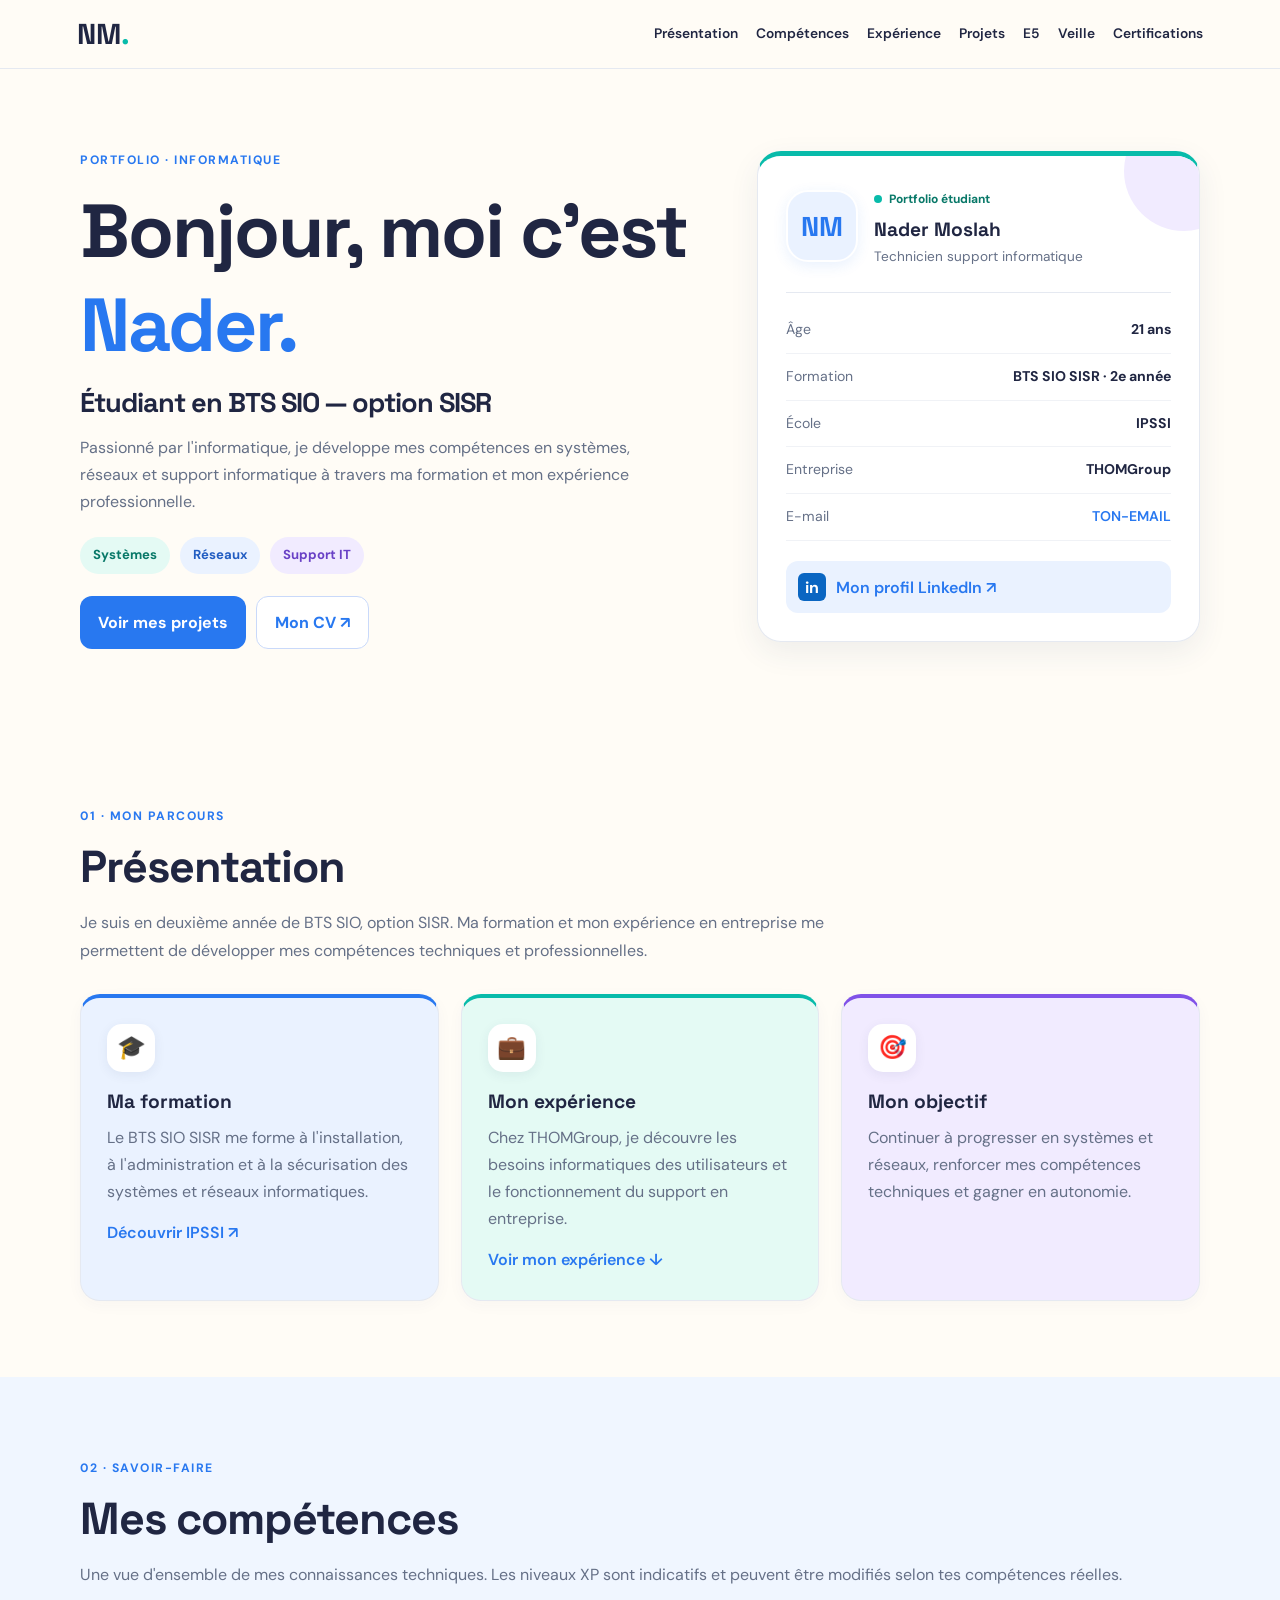
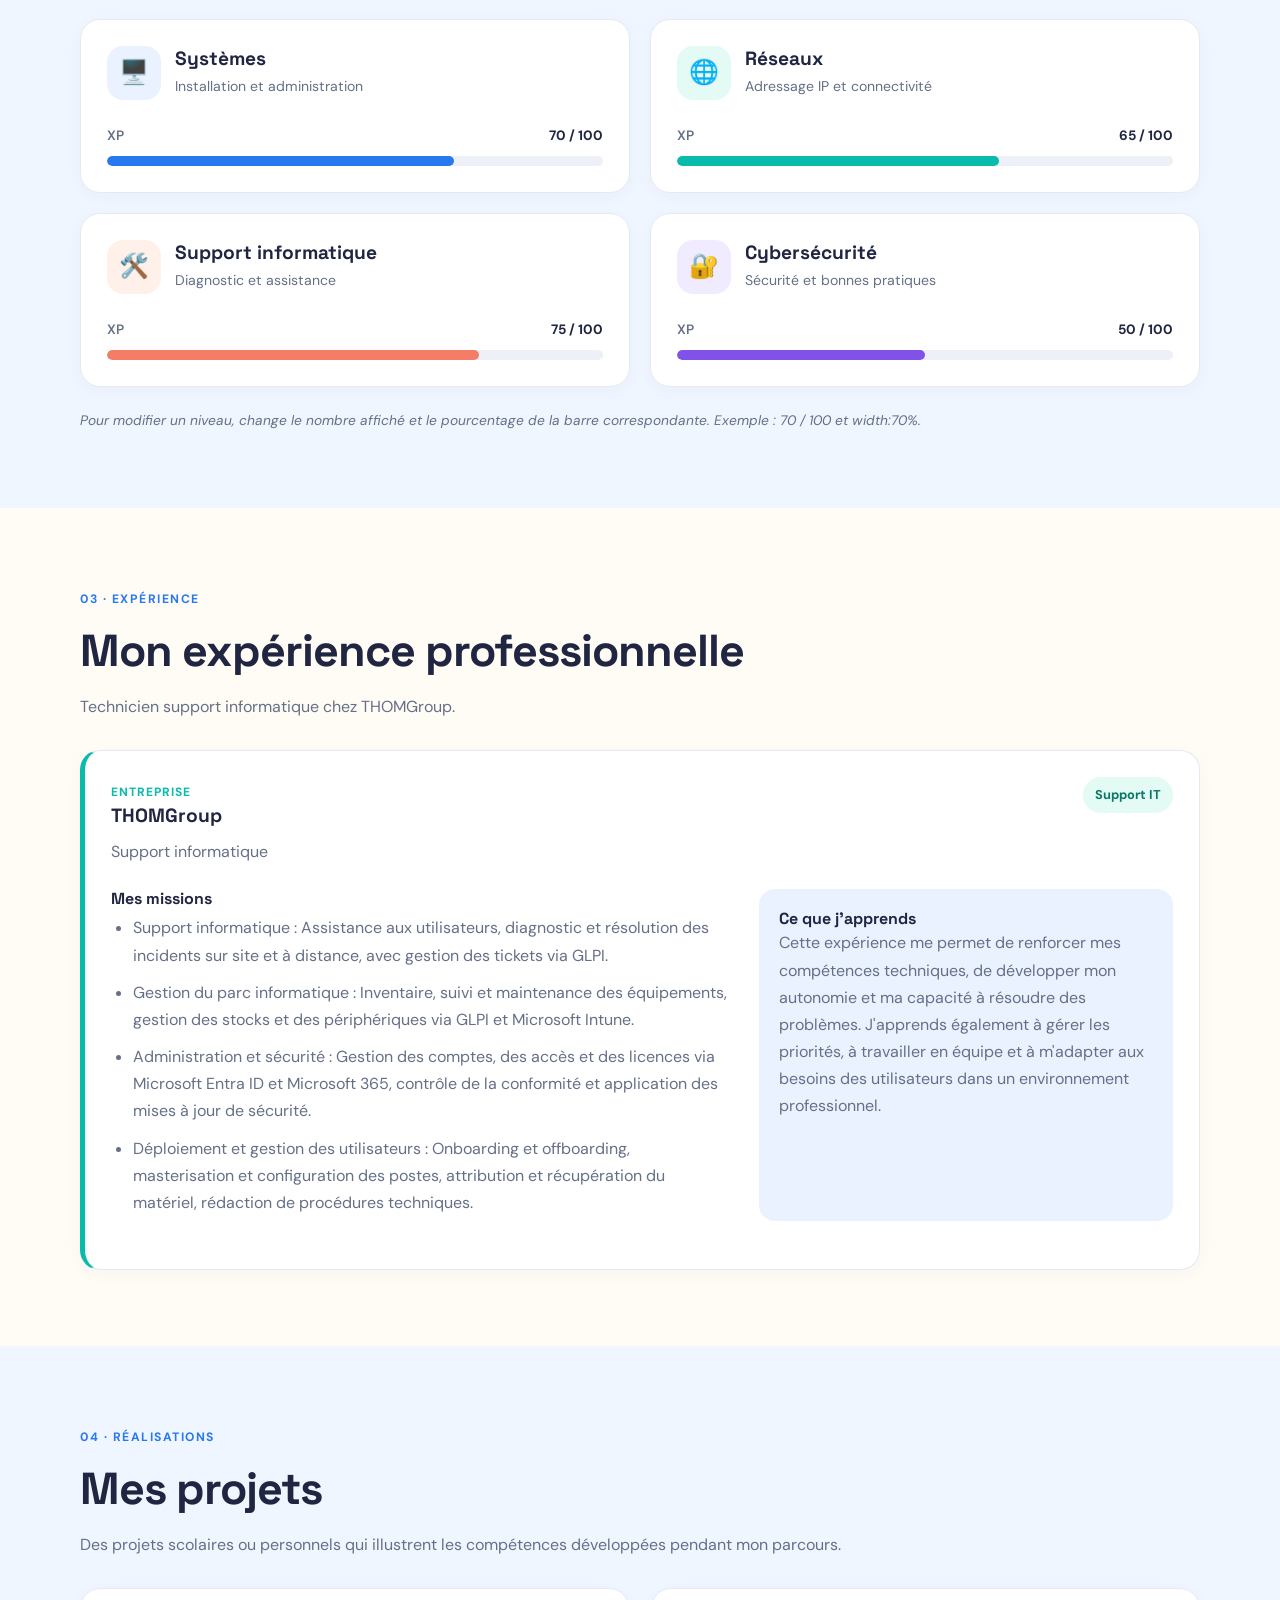
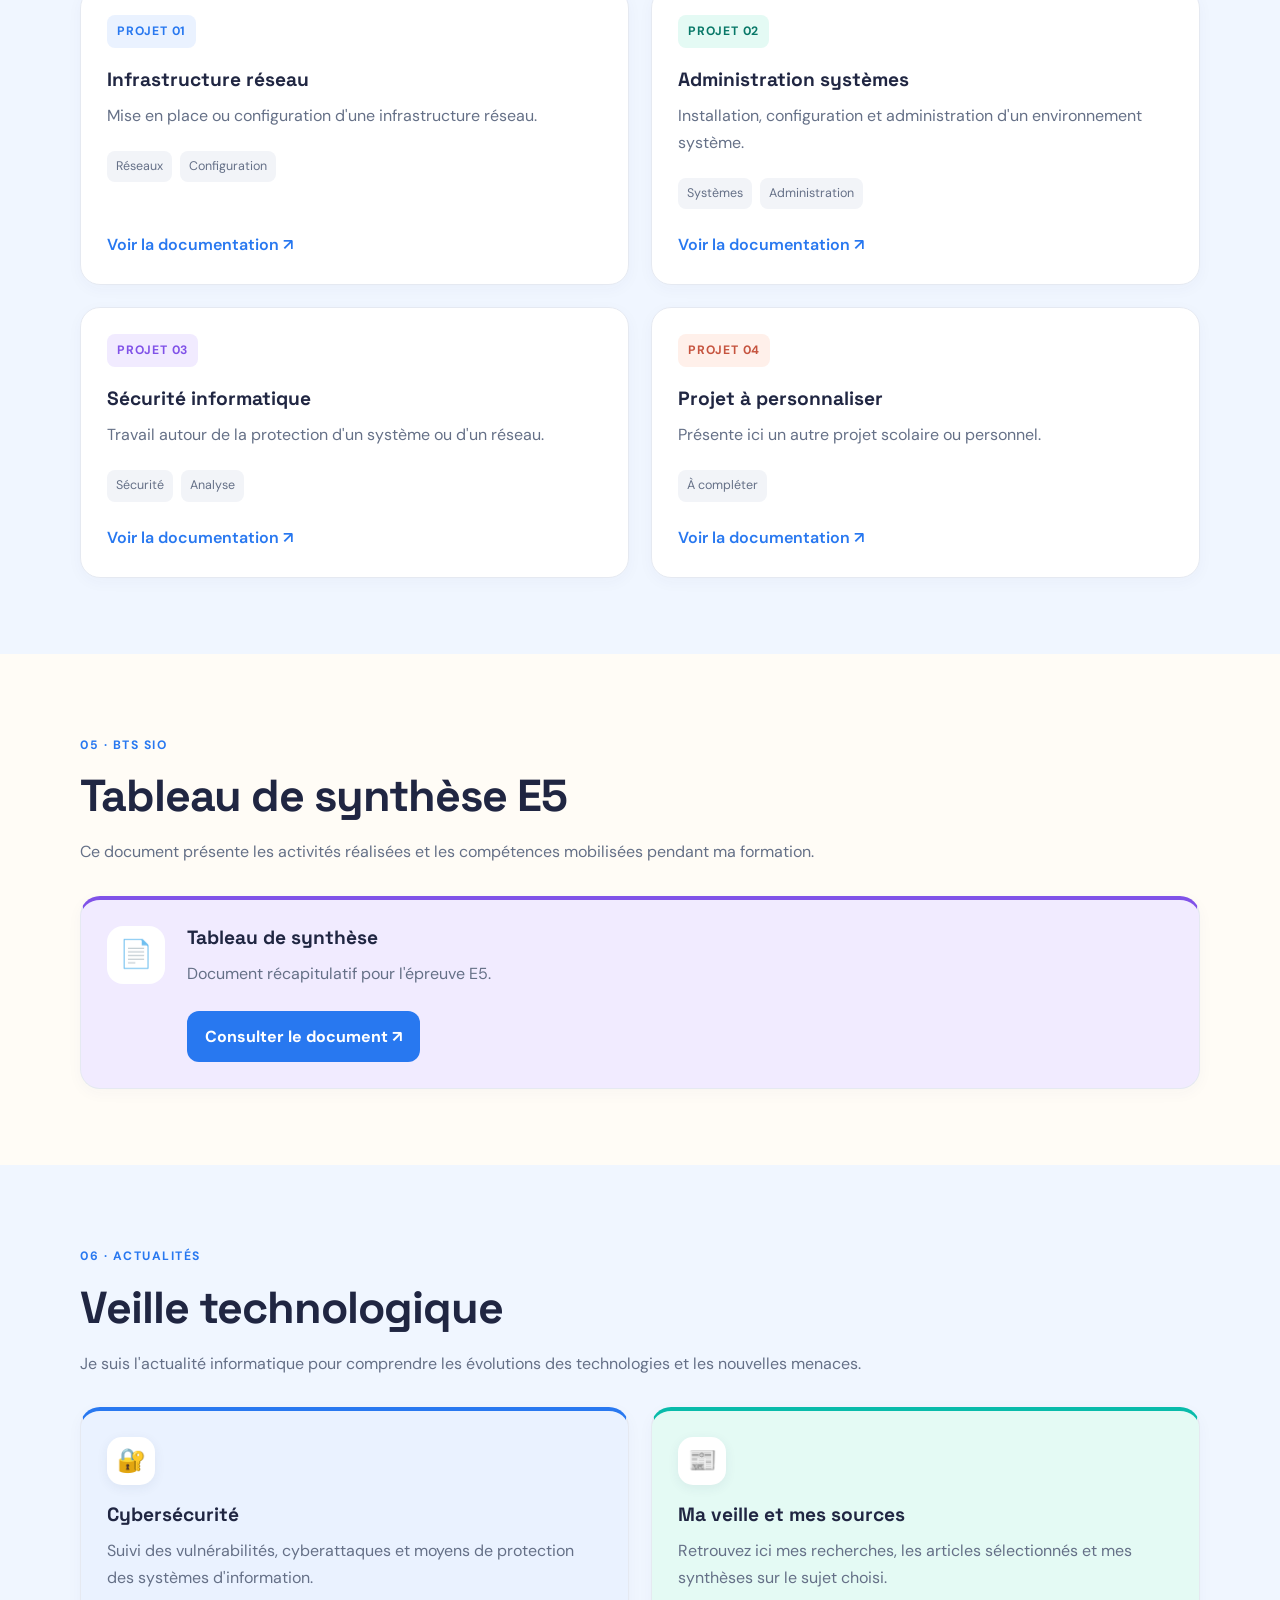
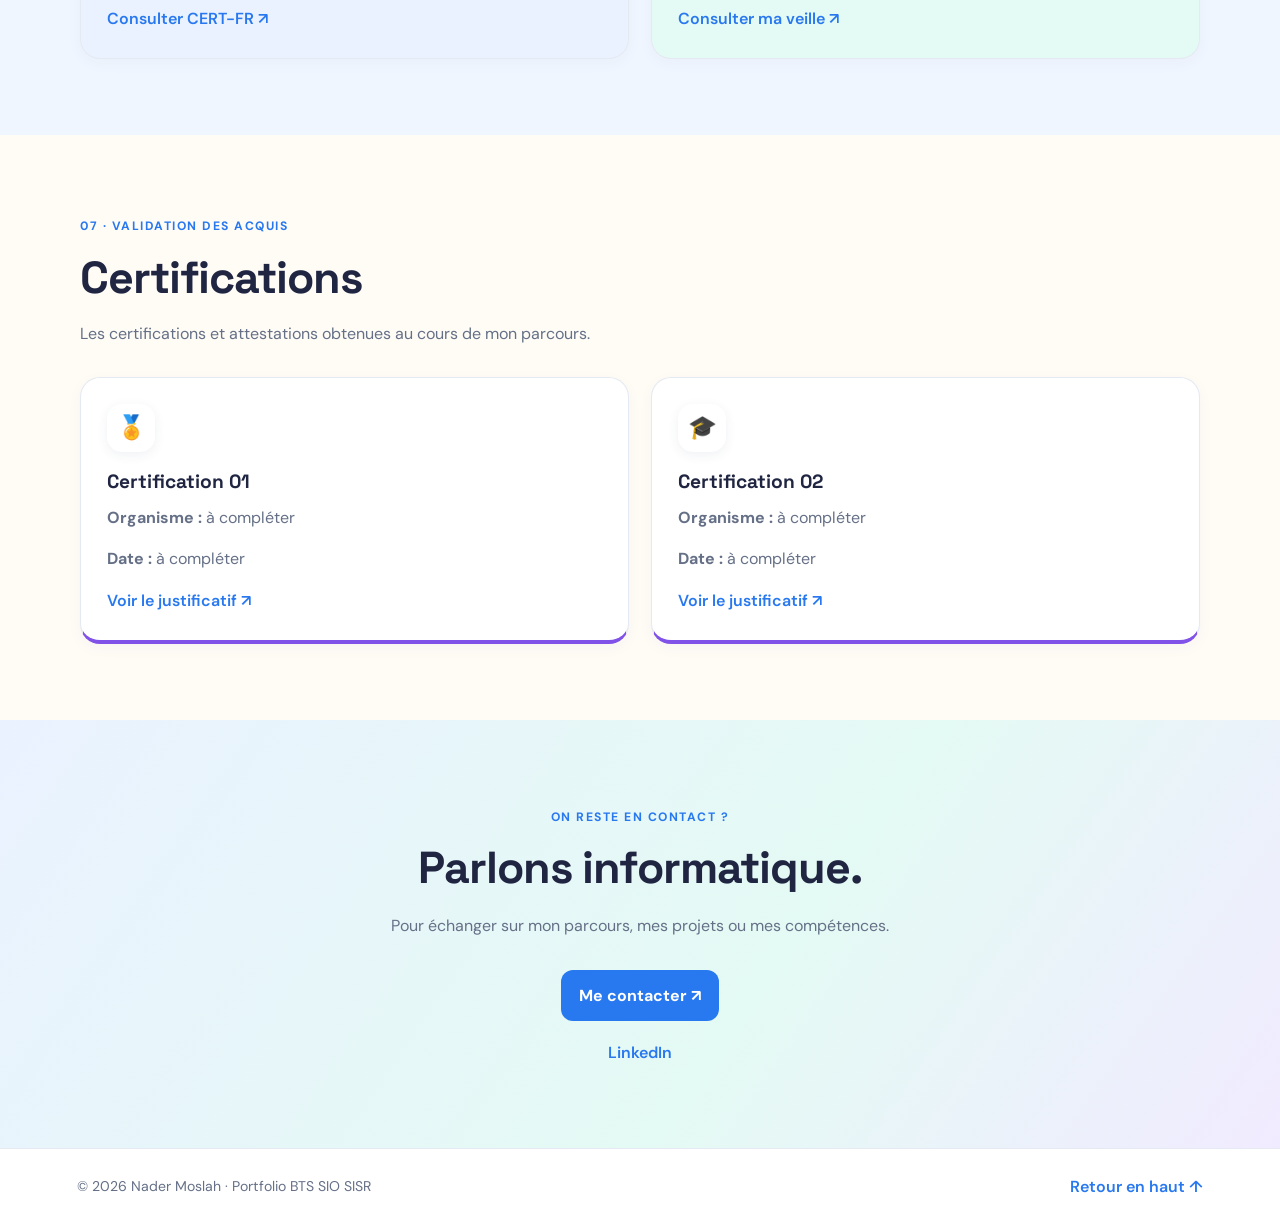
==== commit 1ffc4c6f: "Revise experience details for THOMGroup Updated job description and responsibilities for THOMGroup e" ====
--- a/index.html
+++ b/index.html
@@ -236,7 +236,7 @@
         <div>
           <span class="mini-label">ENTREPRISE</span>
           <h3>THOMGroup</h3>
-          <p>Support informatique · Poste actuel ou période à préciser</p>
+          <p>Support informatique</p>
         </div>
         <span class="pill">Support IT</span>
       </div>
@@ -245,24 +245,24 @@
         <div>
           <h4>Mes missions</h4>
           <ul class="clean-list">
-            <li>Assister les utilisateurs dans leurs problèmes informatiques.</li>
-            <li>Diagnostiquer les incidents et participer à leur résolution.</li>
-            <li>Contribuer à la gestion des postes et équipements.</li>
-            <li>Appliquer les procédures informatiques et de sécurité.</li>
+            <li>Support informatique : Assistance aux utilisateurs, diagnostic et résolution des incidents sur site et à distance, avec gestion des tickets via GLPI.</li>
+            <li>Gestion du parc informatique : Inventaire, suivi et maintenance des équipements, gestion des stocks et des périphériques via GLPI et Microsoft Intune.</li>
+            <li>Administration et sécurité : Gestion des comptes, des accès et des licences via Microsoft Entra ID et Microsoft 365, contrôle de la conformité et application des mises à jour de sécurité.
+
+</li>
+            <li>Déploiement et gestion des utilisateurs : Onboarding et offboarding, masterisation et configuration des postes, attribution et récupération du matériel, rédaction de procédures techniques.</li>
           </ul>
         </div>
         <div class="highlight-box">
           <h4>Ce que j'apprends</h4>
           <p>
-            La résolution de problèmes, la communication avec les utilisateurs,
-            le travail en équipe et les méthodes de support informatique.
+            Cette expérience me permet de renforcer mes compétences techniques, de développer mon autonomie et ma capacité à résoudre des problèmes. 
+          J'apprends également à gérer les priorités, à travailler en équipe et à m'adapter aux besoins des utilisateurs dans un environnement professionnel.
           </p>
         </div>
       </div>
 
       <p class="note">
-        Modifie cette liste pour refléter précisément les missions
-        que tu réalises réellement chez THOMGroup.
       </p>
     </article>
   </section>
--- a/style.css
+++ b/style.css
@@ -797,3 +797,283 @@
     transition: none !important;
   }
 }
+
+/* ==========================================
+   ANIMATIONS DU PORTFOLIO
+   ========================================== */
+
+:root {
+  --motion-ease: cubic-bezier(.22, 1, .36, 1);
+}
+
+/* BARRE DE PROGRESSION AU SCROLL */
+
+.topbar::after {
+  content: "";
+  position: absolute;
+  left: 0;
+  bottom: -1px;
+  width: 100%;
+  height: 3px;
+  background: linear-gradient(
+    90deg,
+    var(--blue),
+    var(--turquoise),
+    var(--purple)
+  );
+  transform: scaleX(var(--scroll-progress, 0));
+  transform-origin: left;
+  pointer-events: none;
+}
+
+/* NAVIGATION ANIMÉE */
+
+nav a {
+  position: relative;
+  transition: color .25s ease;
+}
+
+nav a::after {
+  content: "";
+  position: absolute;
+  left: 0;
+  bottom: -5px;
+  width: 100%;
+  height: 2px;
+  background: var(--blue);
+  transform: scaleX(0);
+  transform-origin: left;
+  transition: transform .3s var(--motion-ease);
+}
+
+nav a:hover::after,
+nav a.is-active::after {
+  transform: scaleX(1);
+}
+
+nav a.is-active {
+  color: var(--blue);
+}
+
+/* APPARITION DES SECTIONS AU DÉFILEMENT */
+
+.js-motion .reveal {
+  opacity: 0;
+  transform: translate3d(0, 26px, 0);
+  transition:
+    opacity .7s var(--motion-ease),
+    transform .7s var(--motion-ease),
+    box-shadow .3s ease;
+  transition-delay: var(--reveal-delay, 0ms);
+}
+
+.js-motion .reveal.is-visible {
+  opacity: 1;
+  transform: translate3d(0, 0, 0);
+}
+
+.js-motion .card.reveal.is-visible:hover {
+  transform: translate3d(0, -7px, 0);
+}
+
+/* ANIMATION D'ENTRÉE DE L'ACCUEIL */
+
+.js-motion .hero-content > *,
+.js-motion .profile-card {
+  animation: hero-appear .75s var(--motion-ease) both;
+}
+
+.js-motion .hero-content > :nth-child(2) {
+  animation-delay: .10s;
+}
+
+.js-motion .hero-content > :nth-child(3) {
+  animation-delay: .18s;
+}
+
+.js-motion .hero-content > :nth-child(4) {
+  animation-delay: .25s;
+}
+
+.js-motion .hero-content > :nth-child(5) {
+  animation-delay: .32s;
+}
+
+.js-motion .hero-content > :nth-child(6) {
+  animation-delay: .39s;
+}
+
+.js-motion .profile-card {
+  animation-delay: .3s;
+}
+
+@keyframes hero-appear {
+  from {
+    opacity: 0;
+    transform: translateY(20px);
+  }
+
+  to {
+    opacity: 1;
+    transform: translateY(0);
+  }
+}
+
+/* ANIMATION DE L'AVATAR */
+
+.avatar {
+  transition:
+    transform .45s var(--motion-ease),
+    box-shadow .35s ease;
+}
+
+.profile-card:hover .avatar {
+  transform: rotate(-6deg) scale(1.06);
+  box-shadow: 0 9px 20px rgba(40,120,240,.15);
+}
+
+/* POINT DE STATUT PULSANT */
+
+.status-dot {
+  animation: status-pulse 2.6s ease-in-out infinite;
+}
+
+@keyframes status-pulse {
+  0%, 100% {
+    box-shadow: 0 0 0 0 rgba(8,187,170,.32);
+  }
+
+  50% {
+    box-shadow: 0 0 0 6px rgba(8,187,170,0);
+  }
+}
+
+/* CARTES INTERACTIVES */
+
+.card {
+  transition:
+    transform .35s var(--motion-ease),
+    box-shadow .35s ease,
+    border-color .35s ease;
+}
+
+.card:hover {
+  box-shadow: 0 18px 40px rgba(44,61,104,.13);
+}
+
+/* ANIMATION DES ICÔNES */
+
+.card-icon,
+.skill-icon,
+.document-icon {
+  transition: transform .4s var(--motion-ease);
+}
+
+.card:hover .card-icon,
+.card:hover .skill-icon,
+.card:hover .document-icon {
+  transform: translateY(-3px) rotate(-5deg) scale(1.08);
+}
+
+/* LIGNE ANIMÉE SUR LES PROJETS */
+
+.project-card {
+  position: relative;
+  overflow: hidden;
+}
+
+.project-card::before {
+  content: "";
+  position: absolute;
+  top: 0;
+  left: 0;
+  right: 0;
+  height: 3px;
+  background: linear-gradient(
+    90deg,
+    var(--blue),
+    var(--turquoise),
+    var(--purple)
+  );
+  transform: scaleX(0);
+  transform-origin: left;
+  transition: transform .55s var(--motion-ease);
+}
+
+.project-card:hover::before {
+  transform: scaleX(1);
+}
+
+/* ANIMATION DES LIENS DES CARTES */
+
+.project-card > a,
+.presentation-card > a,
+.certification-card > a {
+  transition:
+    color .25s ease,
+    letter-spacing .25s ease;
+}
+
+.project-card > a:hover,
+.presentation-card > a:hover,
+.certification-card > a:hover {
+  letter-spacing: .3px;
+}
+
+/* BARRES DE COMPÉTENCES ANIMÉES */
+
+.js-motion .xp-fill {
+  transform: scaleX(0);
+  transform-origin: left;
+  transition: transform 1.25s var(--motion-ease);
+}
+
+.js-motion .xp-fill.is-filled {
+  transform: scaleX(1);
+}
+
+/* BOUTONS */
+
+.button {
+  transition:
+    transform .28s var(--motion-ease),
+    box-shadow .28s ease,
+    background .28s ease;
+}
+
+.button:active {
+  transform: translateY(0) scale(.97);
+}
+
+/* ACCESSIBILITÉ */
+
+a:focus-visible {
+  outline: 3px solid var(--turquoise);
+  outline-offset: 4px;
+}
+
+/* RÉDUCTION DES ANIMATIONS SI DEMANDÉE */
+
+@media (prefers-reduced-motion: reduce) {
+
+  .js-motion .reveal,
+  .js-motion .reveal.is-visible,
+  .js-motion .xp-fill,
+  .js-motion .xp-fill.is-filled {
+    opacity: 1 !important;
+    transform: none !important;
+    transition: none !important;
+  }
+
+  .js-motion .hero-content > *,
+  .js-motion .profile-card,
+  .status-dot {
+    animation: none !important;
+  }
+
+  .topbar::after,
+  nav a::after,
+  .project-card::before {
+    transition: none !important;
+  }
+}
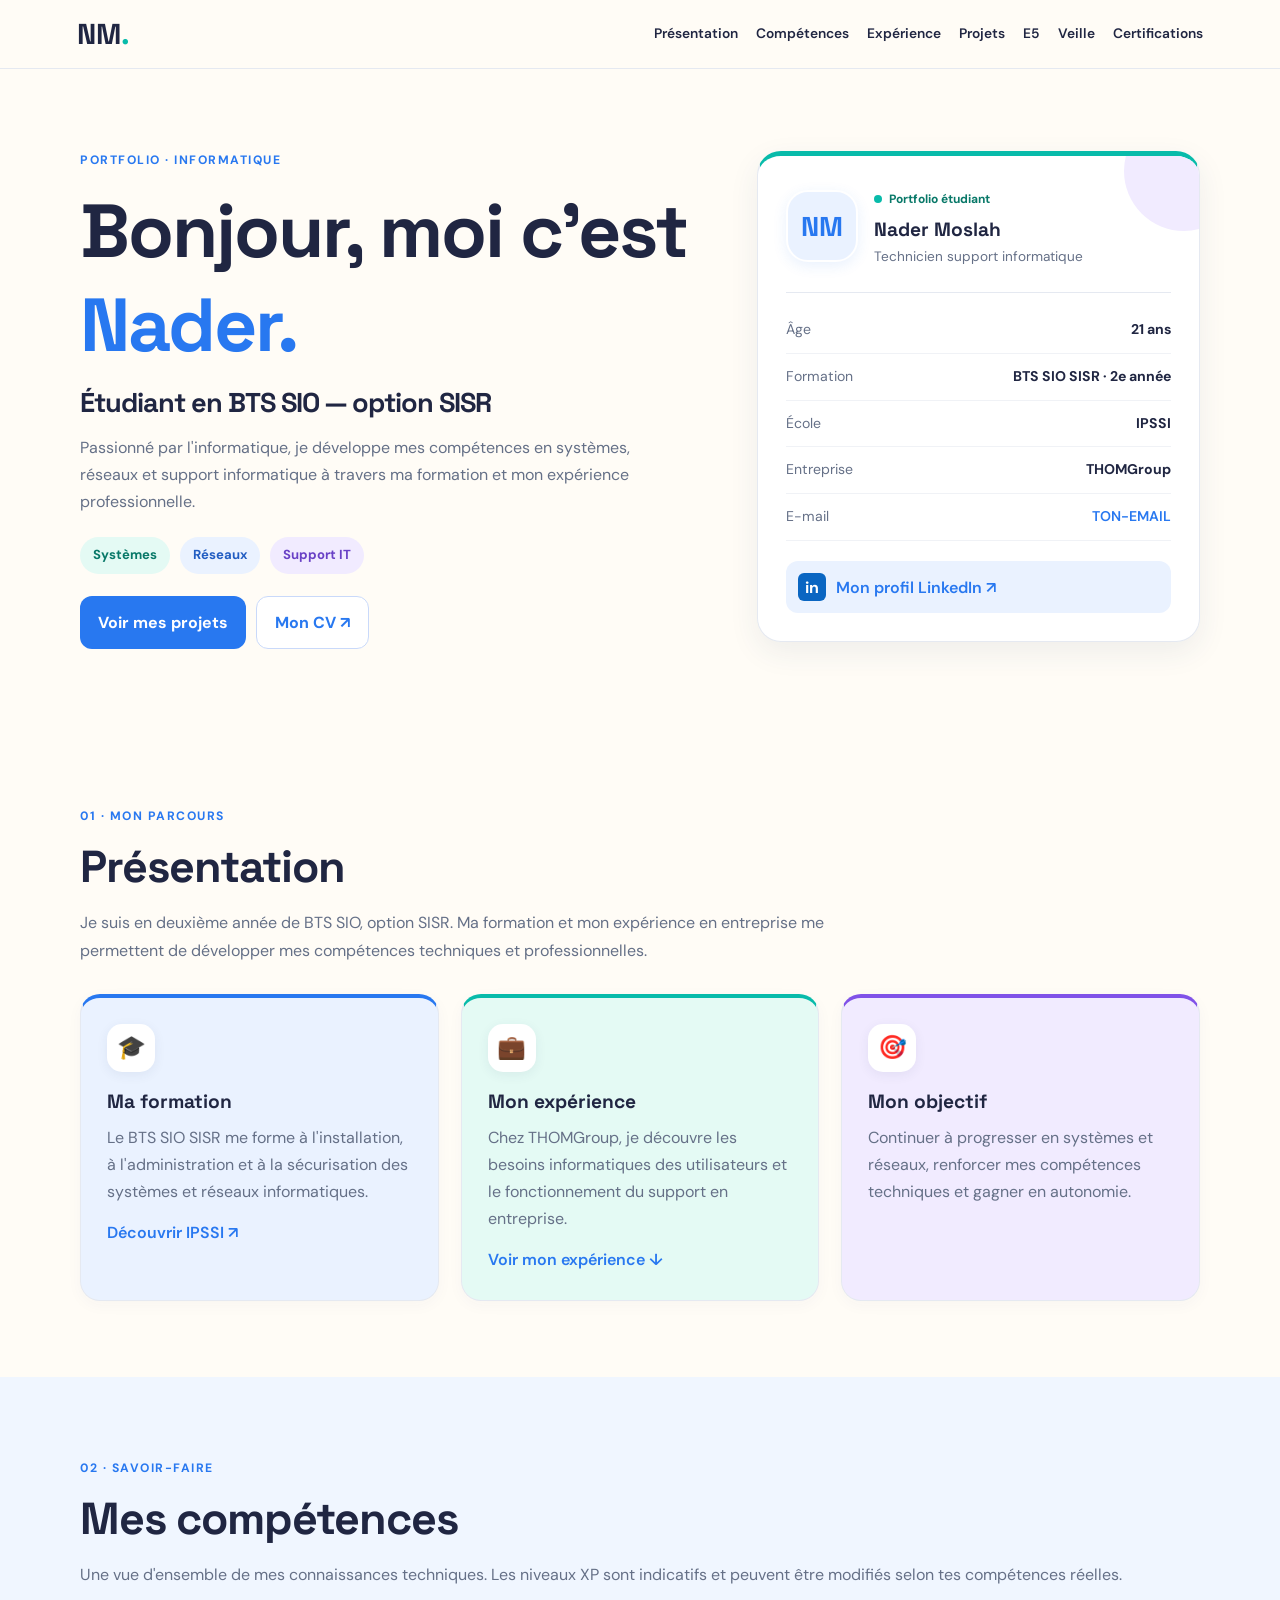
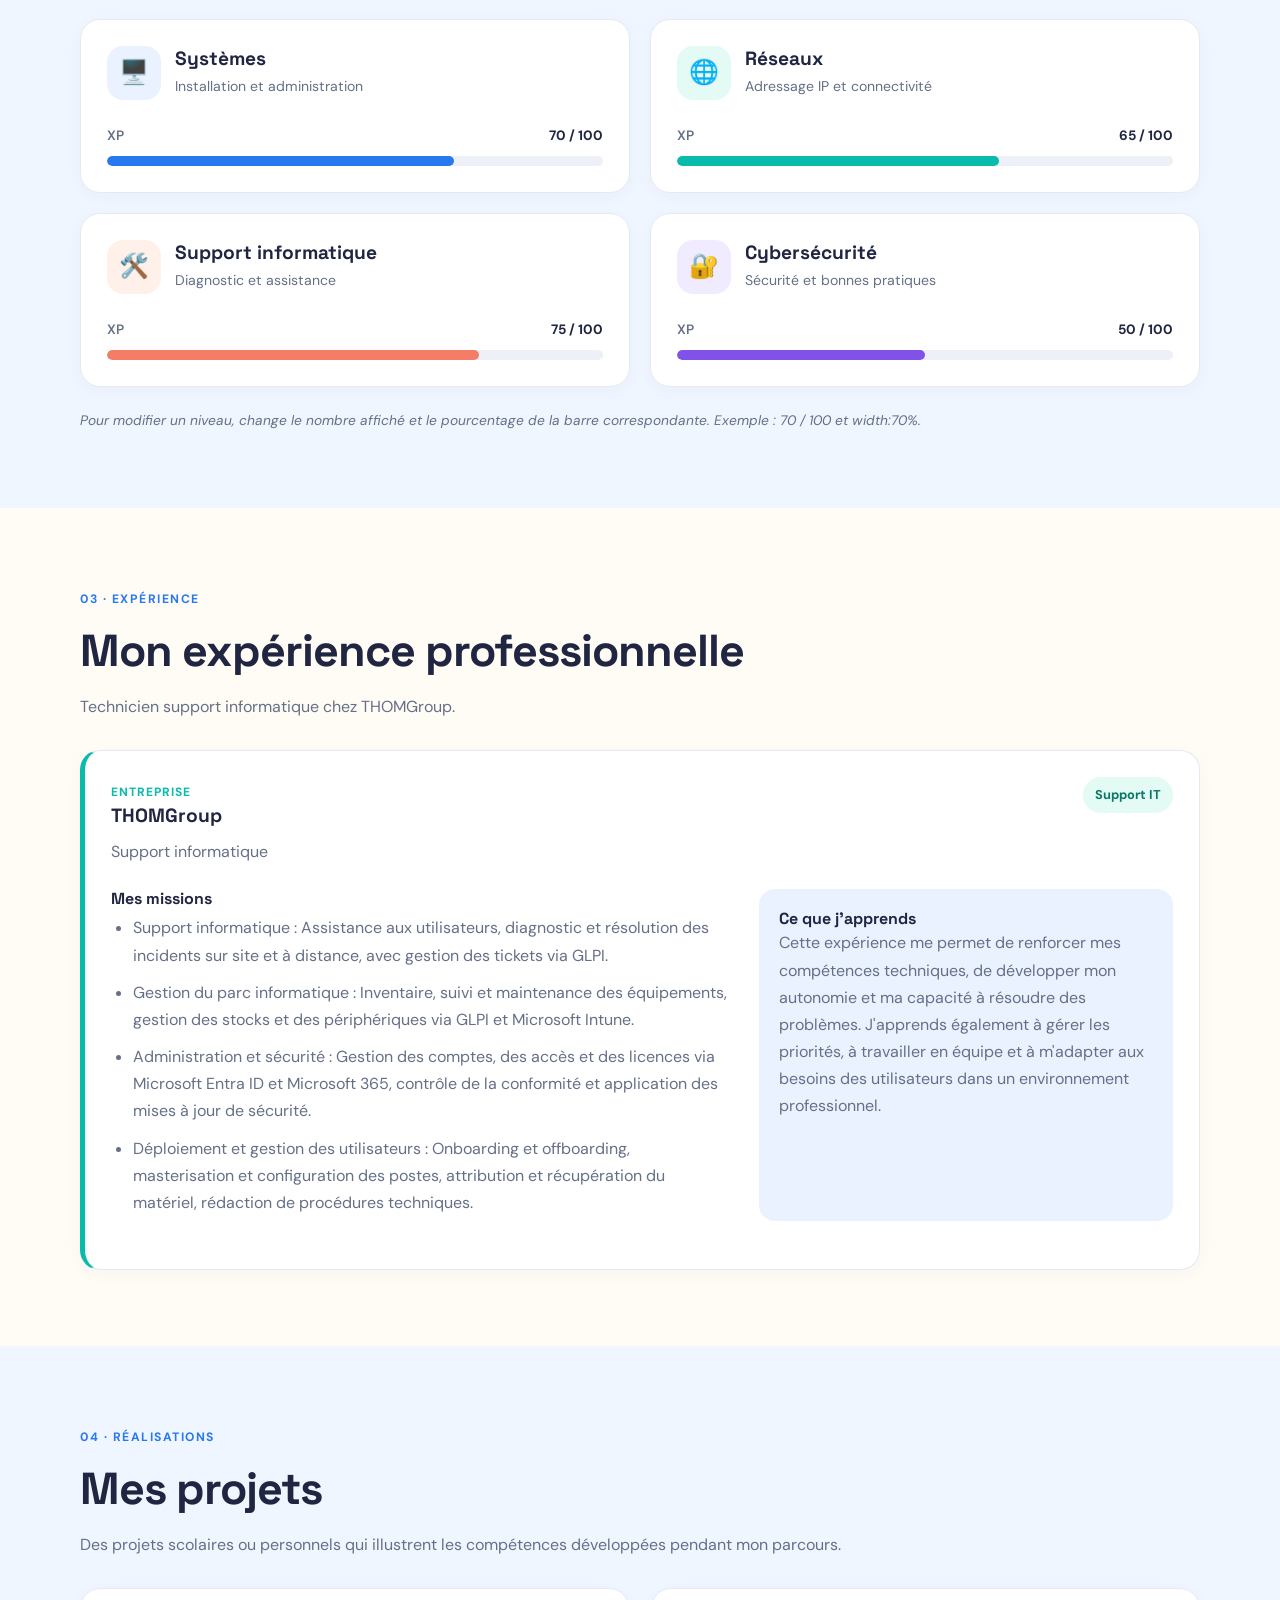
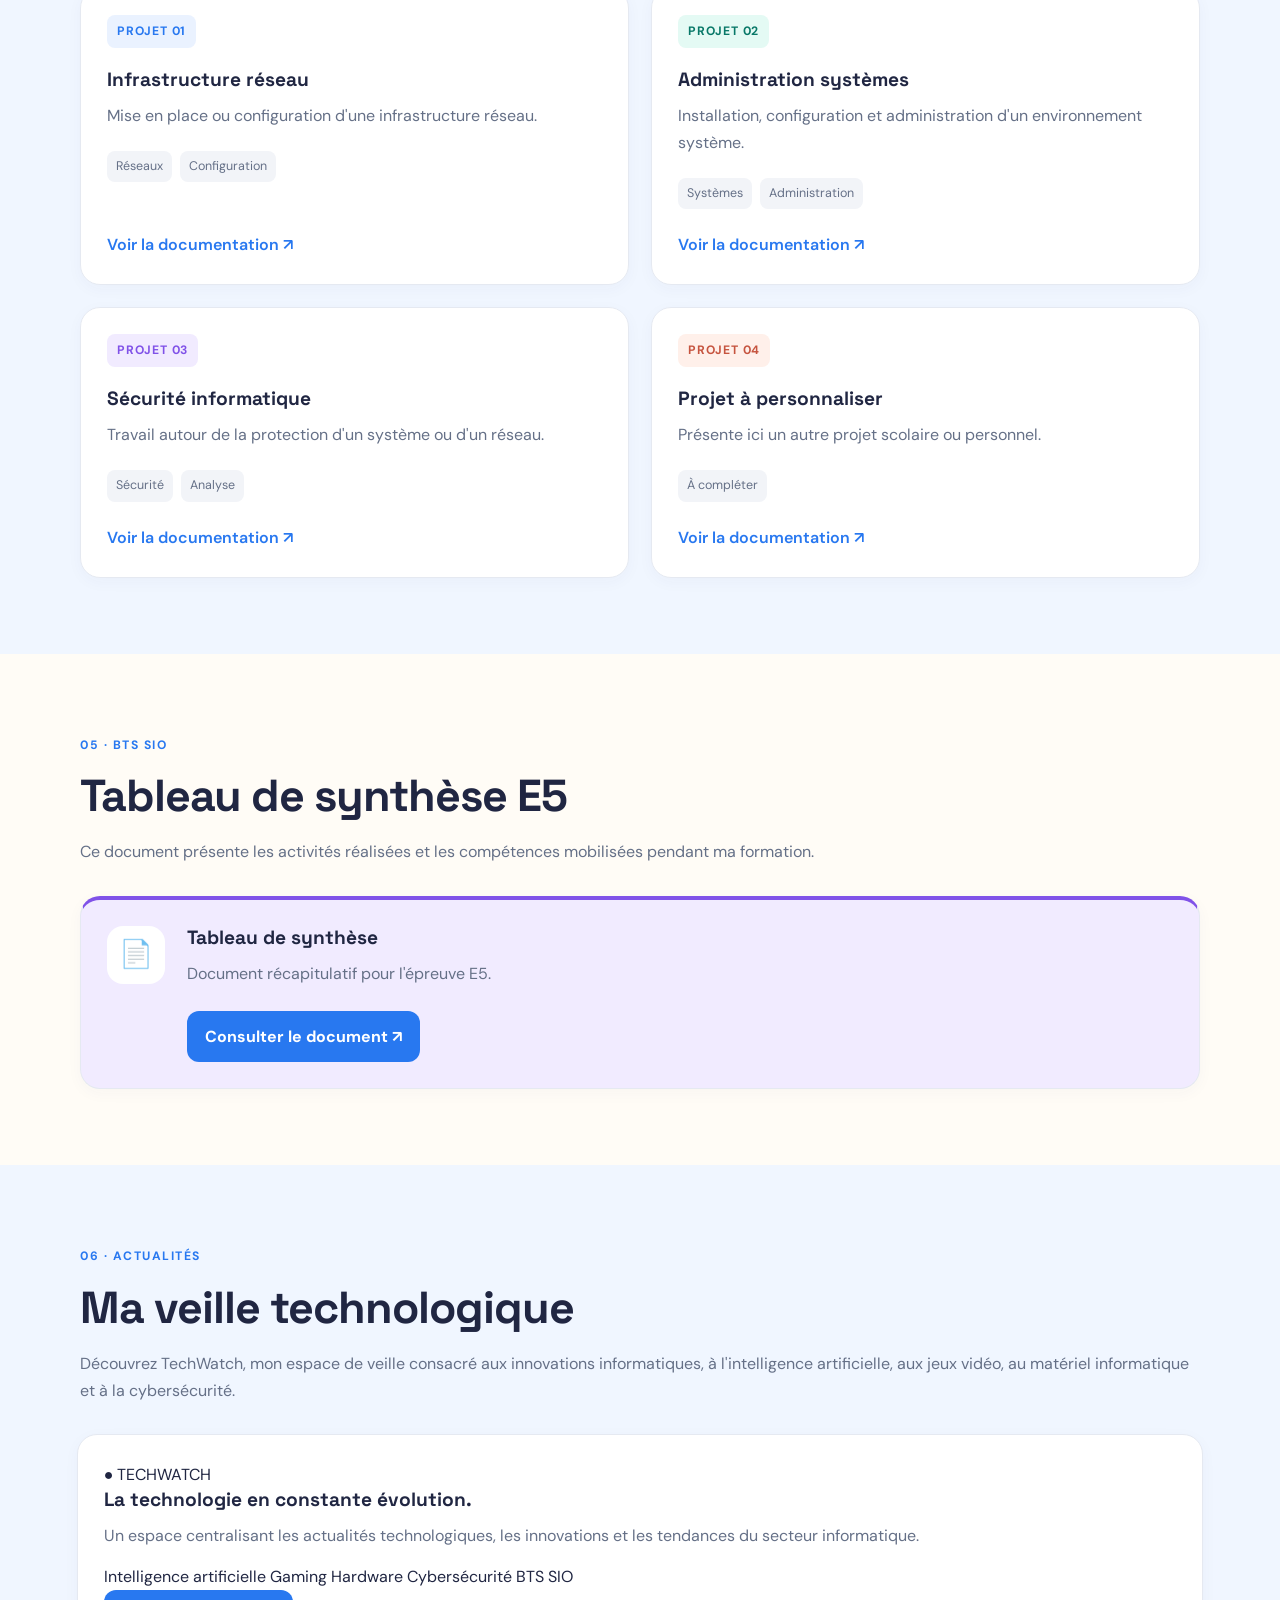
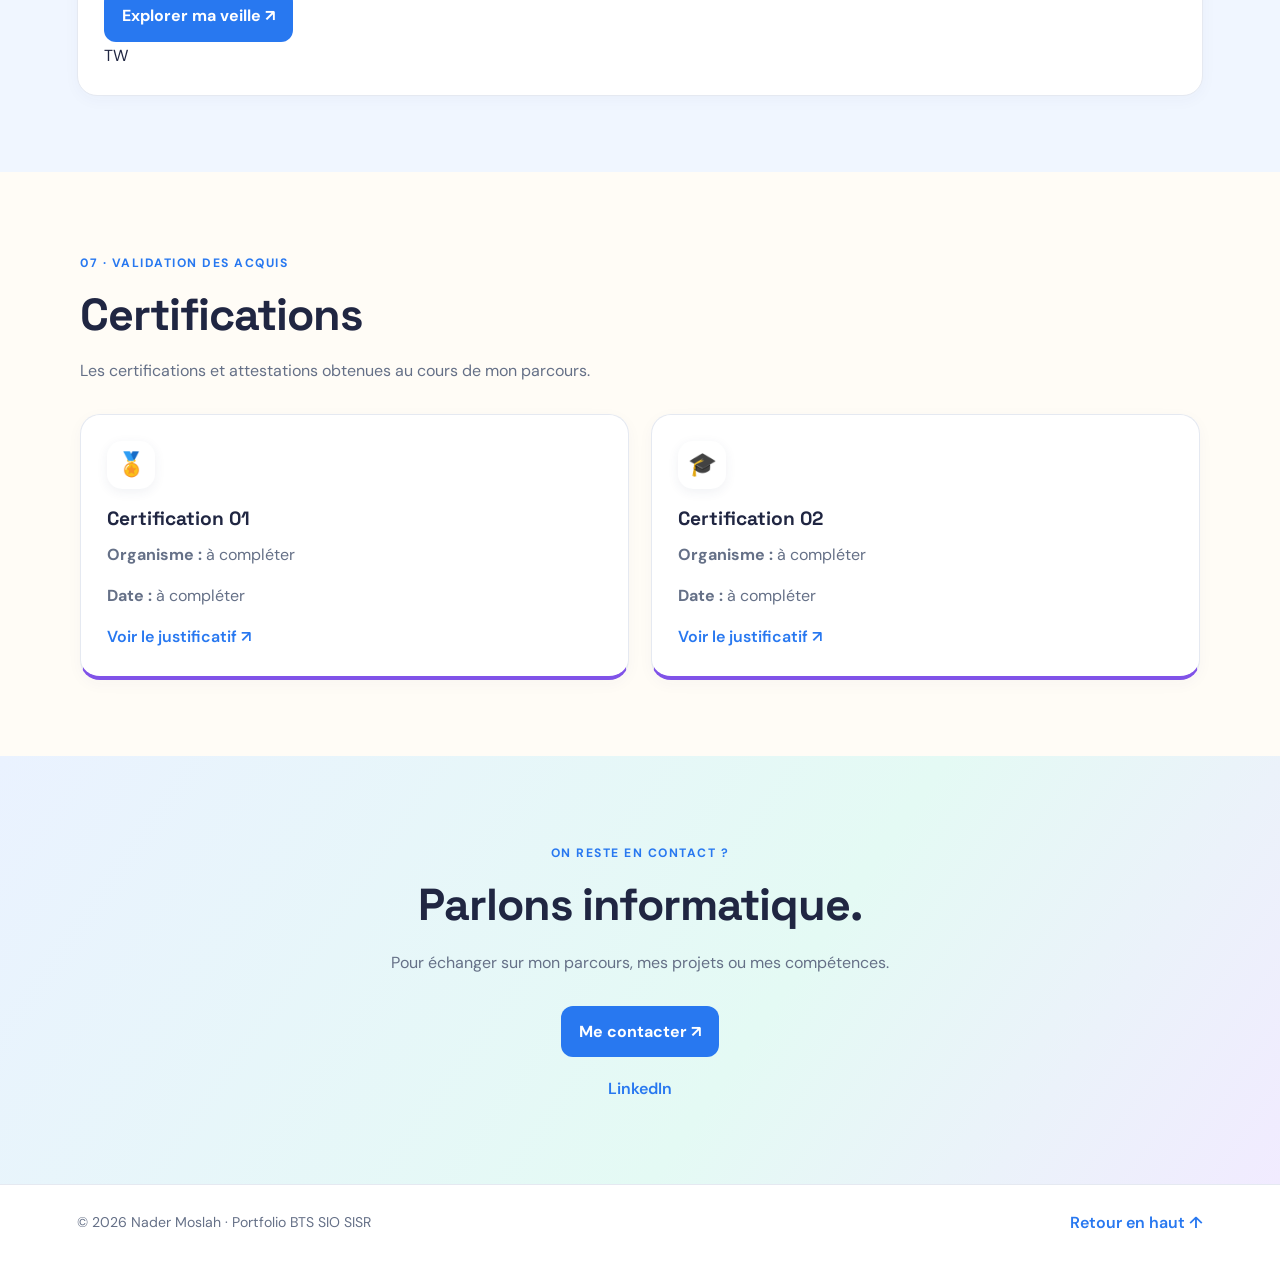
==== commit 7569e541: "Revise technological watch section in index.html Updated the section for technological watch with ne" ====
--- a/index.html
+++ b/index.html
@@ -346,40 +346,59 @@
     </article>
   </section>
 
-  <!-- VEILLE TECHNOLOGIQUE -->
-  <section class="section tinted" id="veille">
-    <div class="section-heading">
-      <span class="eyebrow">06 · ACTUALITÉS</span>
-      <h2>Veille technologique</h2>
+<!-- VEILLE TECHNOLOGIQUE -->
+<section class="section tinted" id="veille">
+
+  <div class="section-heading">
+    <span class="eyebrow">06 · ACTUALITÉS</span>
+    <h2>Ma veille technologique</h2>
+    <p>
+      Découvrez TechWatch, mon espace de veille
+      consacré aux innovations informatiques,
+      à l'intelligence artificielle, aux jeux vidéo,
+      au matériel informatique et à la cybersécurité.
+    </p>
+  </div>
+
+  <article class="card techwatch-card">
+
+    <div class="techwatch-content">
+
+      <span class="techwatch-label">
+        ● TECHWATCH
+      </span>
+
+      <h3>La technologie en constante évolution.</h3>
+
       <p>
-        Je suis l'actualité informatique pour comprendre les évolutions
-        des technologies et les nouvelles menaces.
-      </p>
-    </div>
-
-    <div class="two-columns">
-      <article class="card blue-card">
-        <div class="card-icon">🔐</div>
-        <h3>Cybersécurité</h3>
-        <p>
-          Suivi des vulnérabilités, cyberattaques et moyens de protection
-          des systèmes d'information.
-        </p>
-        <a href="https://www.cert.ssi.gouv.fr/"
-           target="_blank" rel="noopener">Consulter CERT-FR ↗</a>
-      </article>
-
-      <article class="card mint-card">
-        <div class="card-icon">📰</div>
-        <h3>Ma veille et mes sources</h3>
-        <p>
-          Retrouvez ici mes recherches, les articles sélectionnés
-          et mes synthèses sur le sujet choisi.
-        </p>
-        <a href="veille/veille-technologique.pdf">Consulter ma veille ↗</a>
-      </article>
-    </div>
-  </section>
+        Un espace centralisant les actualités
+        technologiques, les innovations et les
+        tendances du secteur informatique.
+      </p>
+
+      <div class="techwatch-tags">
+        <span>Intelligence artificielle</span>
+        <span>Gaming</span>
+        <span>Hardware</span>
+        <span>Cybersécurité</span>
+        <span>BTS SIO</span>
+      </div>
+
+      <a href="techwatch/" class="button primary">
+        Explorer ma veille ↗
+      </a>
+
+    </div>
+
+    <div class="techwatch-visual">
+      <div class="techwatch-orbit orbit-one"></div>
+      <div class="techwatch-orbit orbit-two"></div>
+      <div class="techwatch-center">TW</div>
+    </div>
+
+  </article>
+
+</section>
 
   <!-- CERTIFICATIONS -->
   <section class="section" id="certifications">
